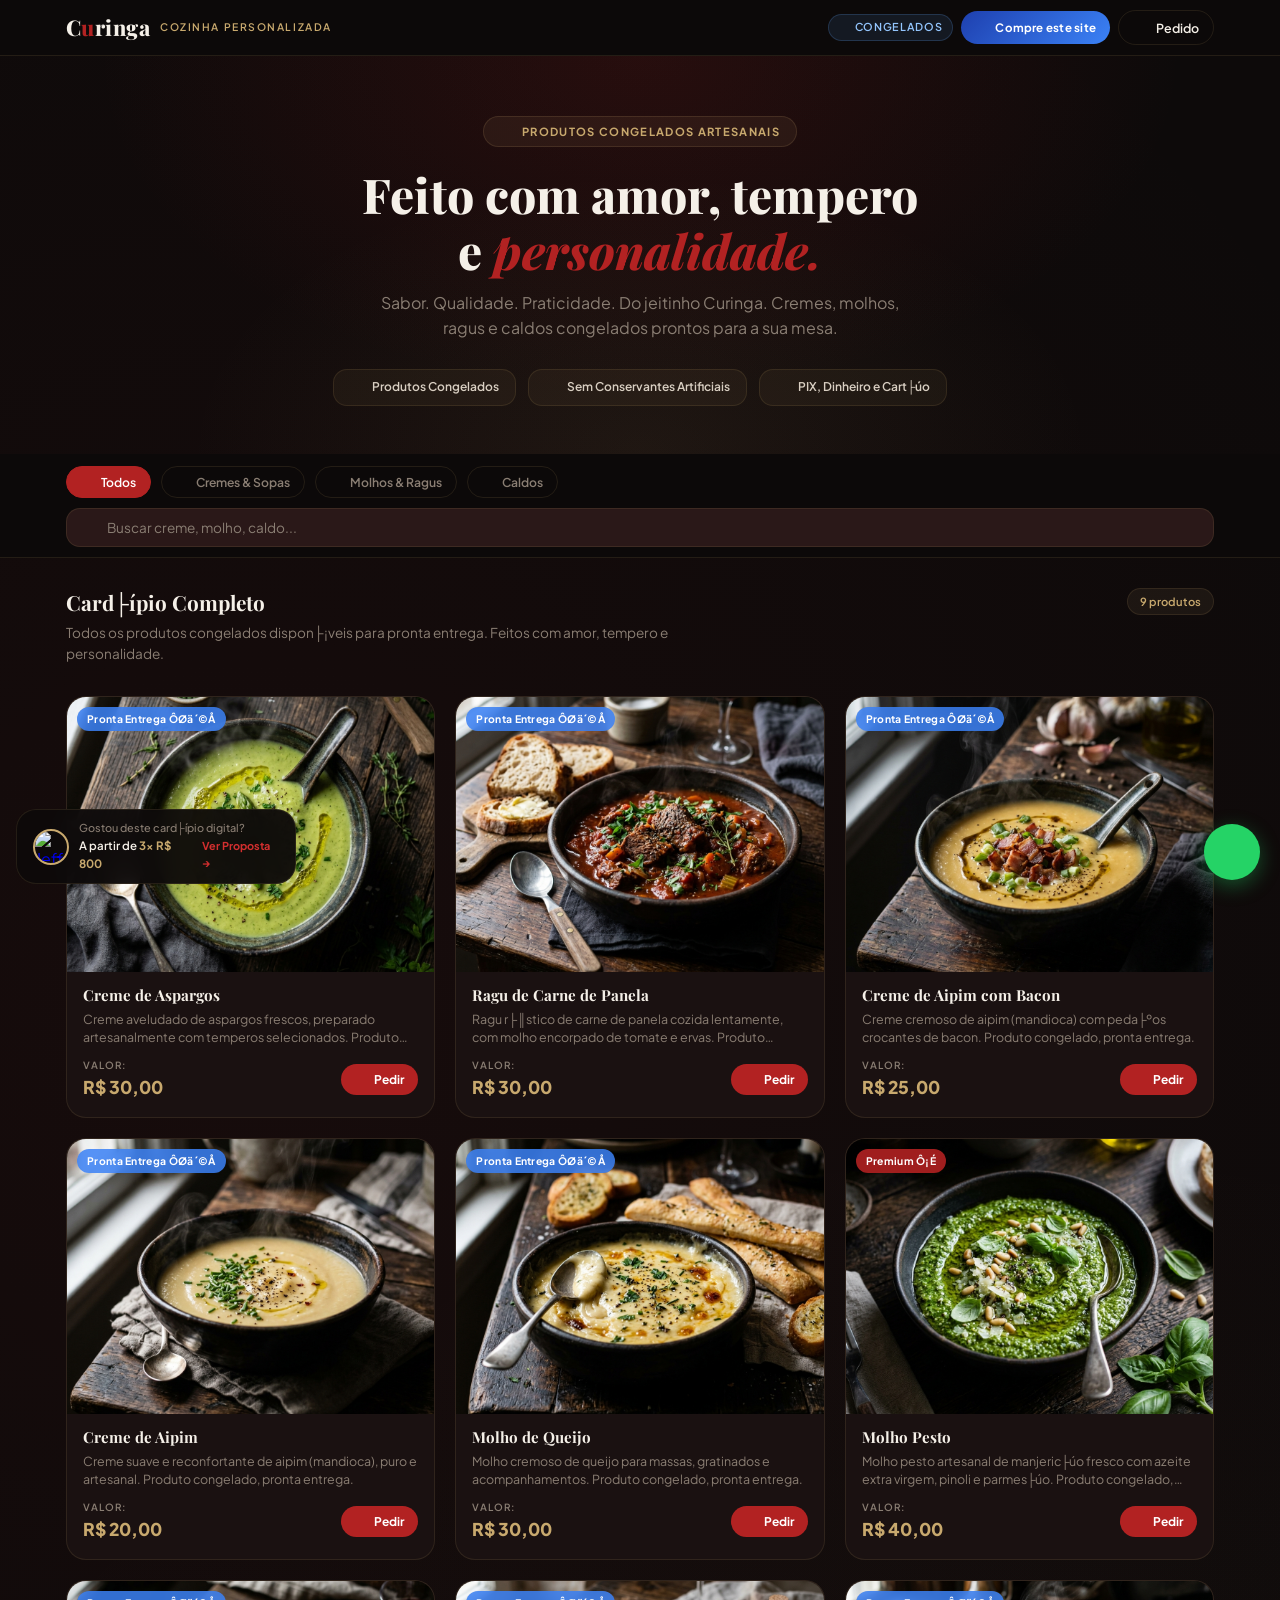
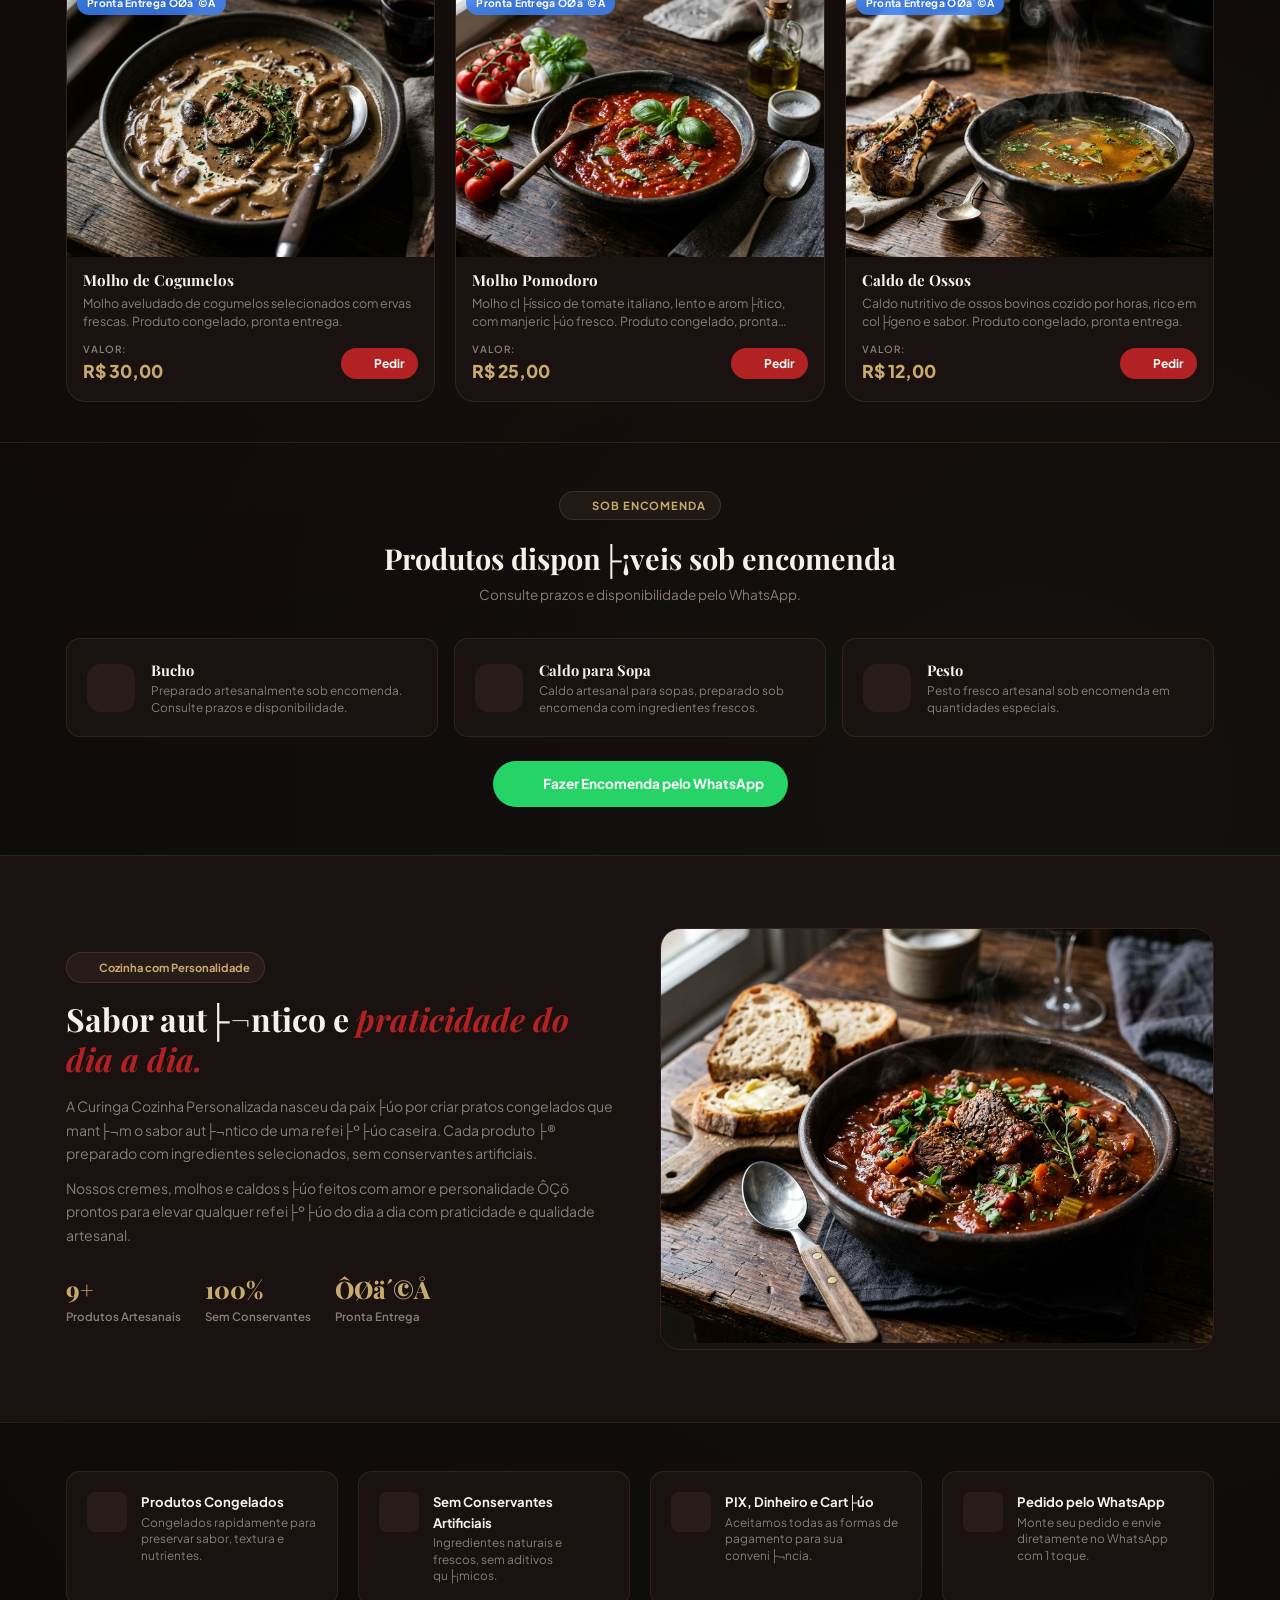
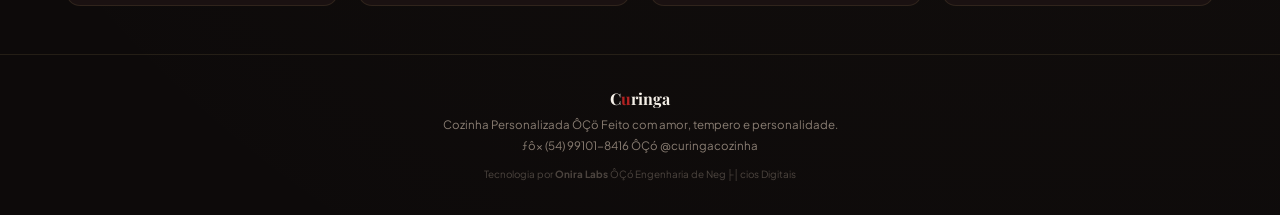
==== index.html @ 7754468f "feat(curinga): estrutura pasta do cliente com catalogo completo, imagens e registro de rotina" ====
﻿<!DOCTYPE html>
<html lang="pt-BR">
<head>
    <meta charset="UTF-8">
    <meta name="viewport" content="width=device-width, initial-scale=1.0, maximum-scale=1.0, user-scalable=no, viewport-fit=cover">
    <title>Curinga Cozinha Personalizada | Congelados Artesanais com Personalidade</title>
    <meta name="description" content="­ƒâÅ Curinga Cozinha Personalizada ÔÇö Cremes, molhos e caldos congelados artesanais feitos com amor, tempero e personalidade. Pe├ºa direto no WhatsApp! (54) 99101-8416">
    <meta name="theme-color" content="#0D0A0A">

    <!-- Open Graph / Social -->
    <meta property="og:type" content="website">
    <meta property="og:title" content="Curinga Cozinha Personalizada | Congelados Artesanais">
    <meta property="og:description" content="Card├ípio oficial de congelados artesanais: cremes, molhos, ragus e caldos feitos com personalidade. Sabor. Qualidade. Praticidade.">
    <meta property="og:locale" content="pt_BR">

    <!-- Google Fonts: Playfair Display + Plus Jakarta Sans -->
    <link rel="preconnect" href="https://fonts.googleapis.com">
    <link rel="preconnect" href="https://fonts.gstatic.com" crossorigin>
    <link href="https://fonts.googleapis.com/css2?family=Playfair+Display:ital,wght@0,600;0,700;0,800;1,600&family=Plus+Jakarta+Sans:wght@400;500;600;700;800&display=swap" rel="stylesheet">

    <!-- Lucide Icons -->
    <script src="https://unpkg.com/lucide@latest"></script>

    <!-- Stylesheet -->
    <link rel="stylesheet" href="style.css?v=1.0">
</head>
<body>

    <!-- Header -->
    <header class="site-header">
        <div class="container nav-container">
            <a href="index.html" class="brand-wrapper" aria-label="P├ígina Inicial Curinga Cozinha">
                <span class="brand-logo-text">C<span>u</span>ringa</span>
                <span class="brand-tagline">Cozinha Personalizada</span>
                <h1 class="sr-only">Curinga Cozinha Personalizada ÔÇö Congelados Artesanais</h1>
            </a>

            <div class="nav-actions">
                <div class="frozen-badge">
                    <i data-lucide="snowflake" style="width:12px;height:12px;"></i>
                    <span>Congelados</span>
                </div>

                <!-- Buy Site Button -->
                <a href="proposta.html" class="btn-buy-site" title="Compre esse site pronto para o seu neg├│cio">
                    <i data-lucide="zap" style="width:14px;height:14px;color:#FEF08A;fill:#FEF08A;"></i>
                    <span class="btn-buy-text">Compre este site</span>
                </a>

                <!-- Trash Button -->
                <button type="button" class="btn-header-trash" id="btn-header-trash" onclick="window.clearCart()" title="Limpar Pedido" aria-label="Limpar Pedido" style="display:none;">
                    <i data-lucide="trash-2" style="width:16px;height:16px;"></i>
                </button>

                <!-- Cart Button -->
                <button type="button" class="btn-cart-trigger cart-empty" id="btn-cart-nav" onclick="window.openCart()" aria-label="Ver Carrinho">
                    <i data-lucide="shopping-bag" style="width:17px;height:17px;"></i>
                    <span class="cart-btn-label">Pedido</span>
                    <span class="cart-total-header" id="cart-total-nav" style="display:none;">R$ 0,00</span>
                    <span class="cart-count-badge" id="cart-count" style="display:none;">0</span>
                </button>
            </div>
        </div>
    </header>

    <!-- Hero Banner -->
    <section class="hero-banner">
        <div class="container hero-content">
            <div class="hero-eyebrow">
                <i data-lucide="sparkles" style="width:14px;height:14px;"></i>
                <span>Produtos Congelados Artesanais</span>
            </div>

            <h2 class="hero-title">
                Feito com amor, tempero<br>e <span>personalidade.</span>
            </h2>

            <p class="hero-subtitle">
                Sabor. Qualidade. Praticidade. Do jeitinho Curinga. Cremes, molhos, ragus e caldos congelados prontos para a sua mesa.
            </p>

            <div class="hero-badges">
                <div class="hero-badge">
                    <i data-lucide="snowflake" style="width:16px;height:16px;"></i>
                    <span>Produtos Congelados</span>
                </div>
                <div class="hero-badge">
                    <i data-lucide="leaf" style="width:16px;height:16px;"></i>
                    <span>Sem Conservantes Artificiais</span>
                </div>
                <div class="hero-badge">
                    <i data-lucide="credit-card" style="width:16px;height:16px;"></i>
                    <span>PIX, Dinheiro e Cart├úo</span>
                </div>
            </div>
        </div>
    </section>

    <main>
        <!-- Category Navigation & Search -->
        <section class="catalog-nav-section">
            <div class="container">
                <div class="catalog-nav-inner" id="category-nav">
                    <!-- Injected by app.js -->
                </div>

                <div class="search-box-wrap">
                    <i data-lucide="search" class="search-icon"></i>
                    <input type="text" id="search-input" class="search-input" placeholder="Buscar creme, molho, caldo..." oninput="window.handleSearch(event)">
                    <button type="button" class="btn-clear-search" id="btn-clear-search" onclick="window.clearSearch()" style="display:none;" aria-label="Limpar busca">
                        <i data-lucide="x" style="width:16px;height:16px;"></i>
                    </button>
                </div>
            </div>
        </section>

        <!-- Concept Banner -->
        <section class="concept-banner">
            <div class="container">
                <div class="concept-inner">
                    <h2 class="concept-title" id="current-category-name">Card├ípio Completo</h2>
                    <span class="catalog-count-pill" id="products-count-badge">9 produtos</span>
                </div>
                <p class="concept-desc" id="category-concept-desc">
                    Todos os produtos congelados dispon├¡veis para pronta entrega. Feitos com amor, tempero e personalidade.
                </p>
            </div>
        </section>

        <!-- Product Grid -->
        <section class="catalog-section">
            <div class="container">
                <div class="catalog-grid" id="catalog-grid">
                    <!-- Injected by app.js -->
                </div>
            </div>
        </section>
    </main>

    <!-- Encomendas Section -->
    <section class="encomendas-section">
        <div class="container">
            <div class="encomendas-header">
                <span class="section-tag">
                    <i data-lucide="phone" style="width:12px;height:12px;"></i>
                    Sob Encomenda
                </span>
                <h2 class="section-title">Produtos dispon├¡veis sob encomenda</h2>
                <p class="concept-desc" style="margin: 8px auto 0; text-align: center;">
                    Consulte prazos e disponibilidade pelo WhatsApp.
                </p>
            </div>

            <div class="encomendas-grid">
                <div class="encomenda-card">
                    <div class="encomenda-icon">
                        <i data-lucide="beef" style="width:24px;height:24px;"></i>
                    </div>
                    <div class="encomenda-info">
                        <h3>Bucho</h3>
                        <p>Preparado artesanalmente sob encomenda. Consulte prazos e disponibilidade.</p>
                    </div>
                </div>

                <div class="encomenda-card">
                    <div class="encomenda-icon">
                        <i data-lucide="soup" style="width:24px;height:24px;"></i>
                    </div>
                    <div class="encomenda-info">
                        <h3>Caldo para Sopa</h3>
                        <p>Caldo artesanal para sopas, preparado sob encomenda com ingredientes frescos.</p>
                    </div>
                </div>

                <div class="encomenda-card">
                    <div class="encomenda-icon">
                        <i data-lucide="leaf" style="width:24px;height:24px;"></i>
                    </div>
                    <div class="encomenda-info">
                        <h3>Pesto</h3>
                        <p>Pesto fresco artesanal sob encomenda em quantidades especiais.</p>
                    </div>
                </div>
            </div>

            <div style="text-align: center;">
                <a href="https://wa.me/5554991018416?text=Ol%C3%A1!%20Gostaria%20de%20fazer%20uma%20encomenda.%20Poderia%20me%20informar%20sobre%20prazos%20e%20disponibilidade%3F%20%F0%9F%83%8F" target="_blank" rel="noopener noreferrer" class="btn-encomenda">
                    <i data-lucide="message-circle" style="width:18px;height:18px;"></i>
                    <span>Fazer Encomenda pelo WhatsApp</span>
                </a>
            </div>
        </div>
    </section>

    <!-- Story Section -->
    <section class="story-section">
        <div class="container">
            <div class="story-grid">
                <div class="story-content">
                    <span class="story-badge">
                        <i data-lucide="heart" style="width:12px;height:12px;"></i> Cozinha com Personalidade
                    </span>
                    <h2 class="story-title">Sabor aut├¬ntico e <span>praticidade do dia a dia.</span></h2>
                    <p class="story-p">A Curinga Cozinha Personalizada nasceu da paix├úo por criar pratos congelados que mant├¬m o sabor aut├¬ntico de uma refei├º├úo caseira. Cada produto ├® preparado com ingredientes selecionados, sem conservantes artificiais.</p>
                    <p class="story-p">Nossos cremes, molhos e caldos s├úo feitos com amor e personalidade ÔÇö prontos para elevar qualquer refei├º├úo do dia a dia com praticidade e qualidade artesanal.</p>

                    <div class="story-stats-row">
                        <div class="stat-box">
                            <span class="stat-num">9+</span>
                            <span class="stat-desc">Produtos Artesanais</span>
                        </div>
                        <div class="stat-box">
                            <span class="stat-num">100%</span>
                            <span class="stat-desc">Sem Conservantes</span>
                        </div>
                        <div class="stat-box">
                            <span class="stat-num">ÔØä´©Å</span>
                            <span class="stat-desc">Pronta Entrega</span>
                        </div>
                    </div>
                </div>

                <div class="story-img-wrap">
                    <img src="assets/produtos/ragu_carne.jpg" alt="Curinga Cozinha Personalizada ÔÇö Congelados Artesanais" class="story-img">
                </div>
            </div>
        </div>
    </section>

    <!-- Trust Badges -->
    <section class="trust-section">
        <div class="container">
            <div class="trust-grid">
                <div class="trust-card">
                    <div class="trust-icon">
                        <i data-lucide="snowflake" style="width:20px;height:20px;"></i>
                    </div>
                    <div>
                        <h3>Produtos Congelados</h3>
                        <p>Congelados rapidamente para preservar sabor, textura e nutrientes.</p>
                    </div>
                </div>

                <div class="trust-card">
                    <div class="trust-icon">
                        <i data-lucide="shield-check" style="width:20px;height:20px;"></i>
                    </div>
                    <div>
                        <h3>Sem Conservantes Artificiais</h3>
                        <p>Ingredientes naturais e frescos, sem aditivos qu├¡micos.</p>
                    </div>
                </div>

                <div class="trust-card">
                    <div class="trust-icon">
                        <i data-lucide="wallet" style="width:20px;height:20px;"></i>
                    </div>
                    <div>
                        <h3>PIX, Dinheiro e Cart├úo</h3>
                        <p>Aceitamos todas as formas de pagamento para sua conveni├¬ncia.</p>
                    </div>
                </div>

                <div class="trust-card">
                    <div class="trust-icon">
                        <i data-lucide="message-circle" style="width:20px;height:20px;"></i>
                    </div>
                    <div>
                        <h3>Pedido pelo WhatsApp</h3>
                        <p>Monte seu pedido e envie diretamente no WhatsApp com 1 toque.</p>
                    </div>
                </div>
            </div>
        </div>
    </section>

    <!-- Footer -->
    <footer class="site-footer">
        <div class="container">
            <div class="footer-brand">C<span>u</span>ringa</div>
            <p class="footer-sub">Cozinha Personalizada ÔÇö Feito com amor, tempero e personalidade.</p>
            <p class="footer-sub">­ƒô× (54) 99101-8416 ÔÇó @curingacozinha</p>
            <p class="footer-onira">Tecnologia por <strong>Onira Labs</strong> ÔÇó Engenharia de Neg├│cios Digitais</p>
        </div>
    </footer>

    <!-- Product Modal -->
    <div class="modal-overlay" id="product-modal">
        <div class="modal-card" onclick="event.stopPropagation();">
            <button type="button" class="modal-close" onclick="window.closeProductModal()" aria-label="Fechar">
                <i data-lucide="x" style="width:18px;height:18px;"></i>
            </button>
            <img src="" alt="" class="modal-img" id="modal-img">
            <div class="modal-body">
                <h3 class="modal-title" id="modal-title"></h3>
                <p class="modal-desc" id="modal-desc"></p>
                <div class="modal-price" id="modal-price"></div>

                <div class="qty-row">
                    <span class="qty-label">Quantidade:</span>
                    <div class="qty-controls">
                        <button type="button" class="btn-qty" onclick="window.changeModalQty(-1)">ÔêÆ</button>
                        <span class="qty-value" id="modal-qty-value">1</span>
                        <button type="button" class="btn-qty" onclick="window.changeModalQty(1)">+</button>
                    </div>
                </div>

                <div class="modal-obs-wrap">
                    <label class="modal-obs-label" for="modal-obs">Observa├º├úo (opcional)</label>
                    <textarea id="modal-obs" class="modal-obs-input" placeholder="Ex: Sem pimenta, enviar 2 unidades separadas..."></textarea>
                </div>

                <button type="button" class="btn-modal-add" onclick="window.addToCartFromModal()">
                    <i data-lucide="plus" style="width:18px;height:18px;"></i>
                    <span>Adicionar ao Pedido</span>
                </button>
            </div>
        </div>
    </div>

    <!-- Cart Overlay -->
    <div class="cart-overlay" id="cart-overlay"></div>

    <!-- Cart Drawer -->
    <div class="cart-drawer" id="cart-drawer">
        <div class="cart-header">
            <span class="cart-header-title">­ƒâÅ Seu Pedido</span>
            <button type="button" class="btn-close-cart" onclick="window.closeCart()" aria-label="Fechar Carrinho">
                <i data-lucide="x" style="width:18px;height:18px;"></i>
            </button>
        </div>

        <!-- Cart Items -->
        <div class="cart-items-list" id="cart-items-list"></div>

        <!-- Client Name -->
        <div class="cart-form-group">
            <span class="cart-label">Seu Nome (Opcional)</span>
            <input type="text" id="client-name" class="cart-input" placeholder="Informe seu nome">
        </div>

        <!-- Payment -->
        <div class="cart-form-group">
            <span class="cart-label">Forma de Pagamento</span>
            <div class="payment-methods-grid">
                <button type="button" class="pay-method-btn active" data-method="pix" onclick="window.setPaymentMethod('pix')">
                    <i data-lucide="qr-code" style="width:16px;height:16px;"></i>
                    <span>Pix</span>
                </button>
                <button type="button" class="pay-method-btn" data-method="cartao" onclick="window.setPaymentMethod('cartao')">
                    <i data-lucide="credit-card" style="width:16px;height:16px;"></i>
                    <span>Cart├úo</span>
                </button>
                <button type="button" class="pay-method-btn" data-method="dinheiro" onclick="window.setPaymentMethod('dinheiro')">
                    <i data-lucide="banknote" style="width:16px;height:16px;"></i>
                    <span>Dinheiro</span>
                </button>
            </div>

            <div id="troco-input-box" style="display:none;margin-top:8px;">
                <input type="text" id="troco-val" class="cart-input" placeholder="Troco para quanto? (Ex: R$ 50,00)">
            </div>
        </div>

        <!-- Checkout -->
        <div class="cart-checkout-section">
            <div class="cart-summary-row">
                <span>Subtotal</span>
                <strong id="cart-subtotal-val">R$ 0,00</strong>
            </div>
            <div class="cart-summary-row cart-total-row">
                <span>Total</span>
                <strong id="cart-total-val" class="cart-total-value">R$ 0,00</strong>
            </div>

            <button type="button" class="btn-submit-order" onclick="window.submitOrderToWhatsApp()">
                <i data-lucide="message-circle" style="width:20px;height:20px;"></i>
                <span>Enviar Pedido no WhatsApp</span>
            </button>

            <div class="cart-onira-tag">
                Tecnologia por <strong>Onira Labs</strong> ÔÇó Engenharia de Neg├│cios Digitais
            </div>
        </div>
    </div>

    <!-- Mobile Floating Bar -->
    <div class="cart-floating-bar" id="cart-floating-bar" onclick="window.openCart()">
        <div class="floating-bar-left">
            <i data-lucide="shopping-bag" style="width:20px;height:20px;"></i>
            <span class="floating-count-pill" id="floating-cart-count">1 item</span>
            <span>Ver Pedido</span>
        </div>
        <div class="floating-bar-right">
            <span id="floating-cart-total">R$ 0,00</span>
            <i data-lucide="chevron-right" style="width:18px;height:18px;"></i>
        </div>
    </div>

    <!-- WhatsApp Float Button -->
    <a href="https://wa.me/5554991018416?text=Ol%C3%A1!%20Gostaria%20de%20saber%20mais%20sobre%20os%20produtos%20congelados%20da%20Curinga%20%F0%9F%83%8F" target="_blank" rel="noopener noreferrer" class="whatsapp-float" title="Fale conosco no WhatsApp">
        <i data-lucide="message-circle" style="width:26px;height:26px;"></i>
    </a>

    <!-- Floating Proposal Widget -->
    <a href="proposta.html" class="onira-cta" id="onira-floating-cta" title="Ver proposta comercial do site">
        <img src="assets/jeff-avatar.webp" alt="Jefferson Motta" class="onira-avatar">
        <div class="onira-text-col">
            <span class="onira-hook">Gostou deste card├ípio digital?</span>
            <span class="onira-call">
                <span class="onira-price-label">A partir de <strong>3x R$ 800</strong></span>
                <span class="onira-link-text">Ver Proposta &rarr;</span>
            </span>
        </div>
    </a>

    <!-- App Script -->
    <script src="app.js"></script>
</body>
</html>
---- style.css ----
﻿/**
 * Curinga Cozinha Personalizada - Style System & Responsive Architecture
 * Congelados Artesanais com Personalidade
 * Onira Labs - Design System Master (Paleta Arlequim Dark)
 */

:root {
    /* Brand Palette: Arlequim Dark ÔÇö Vermelho Profundo, Preto Teatral & Ouro Envelhecido */
    --primary-dark: #0D0A0A;       /* Near-Black Velvet */
    --primary: #1A1111;            /* Deep Charcoal Wine */
    --primary-light: #2A1818;      /* Dark Mahogany */

    --accent-red: #B22222;          /* Firebrick Red (Curinga signature) */
    --accent-red-bright: #D32F2F;   /* Vibrant Harlequin Red (CTAs) */
    --accent-red-hover: #C62828;
    --accent-gold: #C8A96E;         /* Antique Gold */
    --accent-gold-light: #E8D5A8;
    --accent-gold-dark: #8B6914;

    /* Positive Numbers & Value (Emerald Green) */
    --emerald: #059669;
    --emerald-light: #10B981;
    --emerald-bg: rgba(16, 185, 129, 0.1);
    --emerald-border: rgba(16, 185, 129, 0.35);

    /* Backgrounds & Neutrals */
    --bg-page: #0D0A0A;
    --bg-card: #1A1111;
    --bg-card-hover: #221616;
    --bg-dark-drawer: #0D0A0A;
    --bg-dark-card: #1A1111;
    --text-light: #F5F0E8;
    --text-main: #D9CFC2;
    --text-muted: #8A7E73;
    --border: rgba(200, 169, 110, 0.12);
    --border-light: rgba(200, 169, 110, 0.06);

    /* Fonts */
    --font-heading: 'Playfair Display', Georgia, serif;
    --font-body: 'Plus Jakarta Sans', -apple-system, BlinkMacSystemFont, sans-serif;
    --font-price: 'Plus Jakarta Sans', -apple-system, BlinkMacSystemFont, sans-serif;

    /* Spacing & Radius */
    --radius-sm: 8px;
    --radius-md: 14px;
    --radius-lg: 20px;
    --radius-pill: 9999px;
    --shadow-soft: 0 4px 18px rgba(0, 0, 0, 0.25);
    --shadow-hover: 0 10px 28px rgba(178, 34, 34, 0.15);
}

/* Base Reset */
*, *::before, *::after {
    margin: 0;
    padding: 0;
    box-sizing: border-box;
    -webkit-tap-highlight-color: transparent;
}

html {
    scroll-behavior: smooth;
    font-size: 16px;
}

body {
    background-color: var(--bg-page);
    background-image: 
        radial-gradient(circle at 20% 30%, rgba(178, 34, 34, 0.06) 0%, transparent 50%),
        radial-gradient(circle at 80% 70%, rgba(200, 169, 110, 0.04) 0%, transparent 50%);
    color: var(--text-main);
    font-family: var(--font-body);
    line-height: 1.55;
    -webkit-font-smoothing: antialiased;
    overflow-x: hidden;
}

.container {
    width: 100%;
    max-width: 1180px;
    margin: 0 auto;
    padding: 0 16px;
}

.sr-only {
    position: absolute;
    width: 1px;
    height: 1px;
    padding: 0;
    margin: -1px;
    overflow: hidden;
    clip: rect(0, 0, 0, 0);
    white-space: nowrap;
    border-width: 0;
}

/* ==========================================================================
   Header & Top Bar
   ========================================================================== */
.site-header {
    background: rgba(13, 10, 10, 0.95);
    backdrop-filter: blur(16px);
    border-bottom: 1px solid var(--border);
    position: sticky;
    top: 0;
    z-index: 900;
}

.nav-container {
    display: flex;
    align-items: center;
    justify-content: space-between;
    padding-top: 10px;
    padding-bottom: 10px;
    gap: 12px;
}

.brand-wrapper {
    display: flex;
    align-items: center;
    gap: 10px;
    text-decoration: none;
    flex-shrink: 0;
}

.brand-logo-text {
    font-family: var(--font-heading);
    font-size: 1.35rem;
    font-weight: 800;
    color: var(--text-light);
    letter-spacing: 0.02em;
}

.brand-logo-text span {
    color: var(--accent-red);
}

.brand-tagline {
    display: none;
    font-size: 0.65rem;
    color: var(--accent-gold);
    text-transform: uppercase;
    letter-spacing: 0.15em;
    font-weight: 600;
}

@media (min-width: 768px) {
    .brand-tagline {
        display: block;
    }
}

.nav-actions {
    display: flex;
    align-items: center;
    gap: 8px;
}

/* Status Badge */
.status-compact {
    display: none;
    align-items: center;
    gap: 6px;
    padding: 5px 12px;
    background: rgba(200, 169, 110, 0.08);
    border: 1px solid var(--border);
    border-radius: var(--radius-pill);
    font-size: 0.72rem;
    font-weight: 600;
    color: var(--accent-gold);
}

@media (min-width: 768px) {
    .status-compact {
        display: flex;
    }
}

.status-dot {
    width: 7px;
    height: 7px;
    border-radius: 50%;
    background: var(--emerald);
    animation: pulse-dot 2s ease-in-out infinite;
}

@keyframes pulse-dot {
    0%, 100% { opacity: 1; }
    50% { opacity: 0.4; }
}

/* Frozen Badge */
.frozen-badge {
    display: inline-flex;
    align-items: center;
    gap: 4px;
    padding: 4px 10px;
    background: rgba(96, 165, 250, 0.1);
    border: 1px solid rgba(96, 165, 250, 0.2);
    border-radius: var(--radius-pill);
    font-size: 0.68rem;
    font-weight: 600;
    color: #93C5FD;
    letter-spacing: 0.06em;
    text-transform: uppercase;
}

/* Cart Button */
.btn-cart-trigger {
    display: inline-flex;
    align-items: center;
    gap: 6px;
    padding: 8px 14px;
    background: transparent;
    border: 1.5px solid var(--border);
    border-radius: var(--radius-pill);
    color: var(--text-light);
    font-size: 0.78rem;
    font-weight: 600;
    cursor: pointer;
    transition: all 0.25s ease;
    font-family: var(--font-body);
}

.btn-cart-trigger:hover {
    border-color: var(--accent-gold);
    color: var(--accent-gold);
}

.btn-cart-trigger.cart-has-items {
    background: var(--accent-red);
    border-color: var(--accent-red);
    color: #fff;
}

.cart-btn-label {
    display: none;
}

@media (min-width: 640px) {
    .cart-btn-label {
        display: inline;
    }
}

.cart-total-header {
    font-weight: 700;
}

.cart-count-badge {
    display: inline-flex;
    align-items: center;
    justify-content: center;
    min-width: 18px;
    height: 18px;
    padding: 0 5px;
    background: var(--accent-gold);
    color: var(--primary-dark);
    font-size: 0.65rem;
    font-weight: 800;
    border-radius: var(--radius-pill);
}

/* Header Trash Button */
.btn-header-trash {
    display: inline-flex;
    align-items: center;
    justify-content: center;
    width: 34px;
    height: 34px;
    background: transparent;
    border: 1.5px solid rgba(239, 68, 68, 0.3);
    border-radius: 50%;
    color: #EF4444;
    cursor: pointer;
    transition: all 0.2s ease;
}

.btn-header-trash:hover {
    background: rgba(239, 68, 68, 0.1);
    border-color: #EF4444;
}

/* Buy Site Button */
.btn-buy-site {
    display: inline-flex;
    align-items: center;
    gap: 6px;
    padding: 8px 14px;
    background: linear-gradient(135deg, #1e40af, #3b82f6);
    border: none;
    border-radius: var(--radius-pill);
    color: #fff;
    font-size: 0.72rem;
    font-weight: 700;
    text-decoration: none;
    cursor: pointer;
    transition: all 0.25s ease;
    font-family: var(--font-body);
    letter-spacing: 0.02em;
}

.btn-buy-site:hover {
    transform: translateY(-1px);
    box-shadow: 0 6px 20px rgba(59, 130, 246, 0.3);
}

.btn-buy-text {
    display: none;
}

@media (min-width: 640px) {
    .btn-buy-text {
        display: inline;
    }
}

/* ==========================================================================
   Hero Banner
   ========================================================================== */
.hero-banner {
    position: relative;
    padding: 60px 0 48px;
    text-align: center;
    overflow: hidden;
}

.hero-banner::before {
    content: '';
    position: absolute;
    inset: 0;
    background: 
        radial-gradient(ellipse at 50% 0%, rgba(178, 34, 34, 0.15) 0%, transparent 60%),
        radial-gradient(ellipse at 50% 100%, rgba(200, 169, 110, 0.08) 0%, transparent 50%);
    pointer-events: none;
}

.hero-content {
    position: relative;
    z-index: 1;
}

.hero-eyebrow {
    display: inline-flex;
    align-items: center;
    gap: 8px;
    padding: 6px 16px;
    background: rgba(200, 169, 110, 0.08);
    border: 1px solid rgba(200, 169, 110, 0.15);
    border-radius: var(--radius-pill);
    font-size: 0.7rem;
    font-weight: 700;
    color: var(--accent-gold);
    letter-spacing: 0.12em;
    text-transform: uppercase;
    margin-bottom: 20px;
}

.hero-title {
    font-family: var(--font-heading);
    font-size: clamp(1.8rem, 5vw, 3rem);
    font-weight: 800;
    color: var(--text-light);
    line-height: 1.15;
    margin-bottom: 12px;
}

.hero-title span {
    color: var(--accent-red);
    font-style: italic;
}

.hero-subtitle {
    font-size: 1rem;
    color: var(--text-muted);
    max-width: 560px;
    margin: 0 auto 28px;
    line-height: 1.6;
}

.hero-badges {
    display: flex;
    justify-content: center;
    gap: 12px;
    flex-wrap: wrap;
}

.hero-badge {
    display: inline-flex;
    align-items: center;
    gap: 6px;
    padding: 8px 16px;
    background: rgba(200, 169, 110, 0.06);
    border: 1px solid var(--border);
    border-radius: var(--radius-md);
    font-size: 0.75rem;
    font-weight: 600;
    color: var(--text-main);
}

.hero-badge i {
    color: var(--accent-gold);
}

/* ==========================================================================
   Catalog Navigation & Search
   ========================================================================== */
.catalog-nav-section {
    position: sticky;
    top: 52px;
    z-index: 800;
    background: rgba(13, 10, 10, 0.92);
    backdrop-filter: blur(12px);
    border-bottom: 1px solid var(--border);
    padding: 10px 0;
}

.catalog-nav-inner {
    display: flex;
    align-items: center;
    gap: 10px;
    overflow-x: auto;
    scrollbar-width: none;
    -ms-overflow-style: none;
    padding: 2px 0;
}

.catalog-nav-inner::-webkit-scrollbar {
    display: none;
}

.cat-pill {
    display: inline-flex;
    align-items: center;
    gap: 6px;
    padding: 7px 14px;
    background: transparent;
    border: 1px solid var(--border);
    border-radius: var(--radius-pill);
    color: var(--text-muted);
    font-size: 0.76rem;
    font-weight: 600;
    cursor: pointer;
    white-space: nowrap;
    transition: all 0.25s ease;
    font-family: var(--font-body);
}

.cat-pill:hover {
    border-color: var(--accent-gold);
    color: var(--accent-gold);
}

.cat-pill.active {
    background: var(--accent-red);
    border-color: var(--accent-red);
    color: #fff;
}

/* Search */
.search-box-wrap {
    position: relative;
    margin-top: 8px;
}

.search-icon {
    position: absolute;
    left: 14px;
    top: 50%;
    transform: translateY(-50%);
    color: var(--text-muted);
    width: 16px;
    height: 16px;
    pointer-events: none;
}

.search-input {
    width: 100%;
    padding: 10px 40px 10px 40px;
    background: var(--primary-light);
    border: 1px solid var(--border);
    border-radius: var(--radius-md);
    color: var(--text-light);
    font-size: 0.85rem;
    font-family: var(--font-body);
    transition: border-color 0.2s ease;
}

.search-input::placeholder {
    color: var(--text-muted);
}

.search-input:focus {
    outline: none;
    border-color: var(--accent-gold);
}

.btn-clear-search {
    position: absolute;
    right: 10px;
    top: 50%;
    transform: translateY(-50%);
    background: none;
    border: none;
    color: var(--text-muted);
    cursor: pointer;
    padding: 4px;
}

/* ==========================================================================
   Concept Banner
   ========================================================================== */
.concept-banner {
    padding: 28px 0 8px;
}

.concept-inner {
    display: flex;
    align-items: center;
    justify-content: space-between;
    flex-wrap: wrap;
    gap: 8px;
}

.concept-title {
    font-family: var(--font-heading);
    font-size: 1.3rem;
    font-weight: 700;
    color: var(--text-light);
}

.catalog-count-pill {
    display: inline-flex;
    align-items: center;
    padding: 4px 12px;
    background: rgba(200, 169, 110, 0.08);
    border: 1px solid var(--border);
    border-radius: var(--radius-pill);
    font-size: 0.7rem;
    font-weight: 600;
    color: var(--accent-gold);
}

.concept-desc {
    font-size: 0.85rem;
    color: var(--text-muted);
    margin-top: 4px;
    line-height: 1.55;
    max-width: 700px;
}

/* ==========================================================================
   Catalog Grid
   ========================================================================== */
.catalog-grid {
    display: grid;
    grid-template-columns: repeat(auto-fill, minmax(280px, 1fr));
    gap: 20px;
    padding: 24px 0 40px;
}

@media (max-width: 640px) {
    .catalog-grid {
        grid-template-columns: 1fr 1fr;
        gap: 12px;
    }
}

/* Product Card */
.menu-card {
    background: var(--bg-card);
    border: 1px solid var(--border);
    border-radius: var(--radius-lg);
    overflow: hidden;
    transition: all 0.3s ease;
    cursor: pointer;
}

.menu-card:hover {
    border-color: rgba(200, 169, 110, 0.2);
    transform: translateY(-3px);
    box-shadow: var(--shadow-hover);
}

.menu-card.card-featured {
    border-color: rgba(200, 169, 110, 0.25);
}

.menu-card.card-soldout {
    opacity: 0.5;
    pointer-events: none;
}

.card-img-box {
    position: relative;
    aspect-ratio: 4/3;
    overflow: hidden;
}

.card-img {
    width: 100%;
    height: 100%;
    object-fit: cover;
    transition: transform 0.4s ease;
}

.menu-card:hover .card-img {
    transform: scale(1.05);
}

.card-badge {
    position: absolute;
    top: 10px;
    left: 10px;
    padding: 4px 10px;
    background: rgba(178, 34, 34, 0.9);
    border-radius: var(--radius-pill);
    font-size: 0.65rem;
    font-weight: 700;
    color: #fff;
    backdrop-filter: blur(6px);
    letter-spacing: 0.03em;
}

.card-badge.badge-congelado {
    background: rgba(59, 130, 246, 0.85);
}

.card-badge.badge-encomenda {
    background: rgba(200, 169, 110, 0.85);
    color: var(--primary-dark);
}

.card-badge.badge-destaque {
    background: rgba(178, 34, 34, 0.9);
}

.card-body {
    padding: 14px 16px 16px;
}

.card-title-row {
    margin-bottom: 4px;
}

.card-title {
    font-family: var(--font-heading);
    font-size: 0.95rem;
    font-weight: 700;
    color: var(--text-light);
    line-height: 1.3;
}

.card-desc {
    font-size: 0.78rem;
    color: var(--text-muted);
    line-height: 1.45;
    display: -webkit-box;
    -webkit-line-clamp: 2;
    -webkit-box-orient: vertical;
    overflow: hidden;
    margin-bottom: 12px;
}

.card-bottom {
    display: flex;
    align-items: center;
    justify-content: space-between;
    gap: 8px;
}

.card-price-block {
    display: flex;
    flex-direction: column;
}

.price-label {
    font-size: 0.62rem;
    color: var(--text-muted);
    text-transform: uppercase;
    letter-spacing: 0.1em;
    font-weight: 600;
}

.price-value {
    font-family: var(--font-price);
    font-size: 1.1rem;
    font-weight: 800;
    color: var(--accent-gold);
}

.btn-add-item {
    display: inline-flex;
    align-items: center;
    gap: 5px;
    padding: 8px 14px;
    background: var(--accent-red);
    border: none;
    border-radius: var(--radius-pill);
    color: #fff;
    font-size: 0.75rem;
    font-weight: 700;
    cursor: pointer;
    transition: all 0.2s ease;
    font-family: var(--font-body);
    flex-shrink: 0;
}

.btn-add-item:hover {
    background: var(--accent-red-hover);
    transform: translateY(-1px);
}

.btn-add-item.btn-catalog-view {
    background: transparent;
    border: 1.5px solid var(--border);
    color: var(--text-main);
}

.btn-add-item.btn-catalog-view:hover {
    border-color: var(--accent-gold);
    color: var(--accent-gold);
}

.btn-add-item.btn-item-soldout {
    background: rgba(255, 255, 255, 0.05);
    color: var(--text-muted);
    cursor: not-allowed;
}

/* Empty Catalog */
.empty-catalog-msg {
    grid-column: 1 / -1;
    text-align: center;
    padding: 48px 20px;
    color: var(--text-muted);
}

.empty-catalog-msg p {
    margin: 12px 0;
    font-size: 0.9rem;
}

.btn-clean-filter {
    padding: 10px 20px;
    background: var(--accent-red);
    border: none;
    border-radius: var(--radius-pill);
    color: #fff;
    font-size: 0.82rem;
    font-weight: 600;
    cursor: pointer;
    font-family: var(--font-body);
}

/* ==========================================================================
   Product Modal
   ========================================================================== */
.modal-overlay {
    position: fixed;
    inset: 0;
    background: rgba(0, 0, 0, 0.7);
    backdrop-filter: blur(4px);
    z-index: 1000;
    display: none;
    align-items: center;
    justify-content: center;
    padding: 20px;
}

.modal-overlay.open {
    display: flex;
}

.modal-card {
    background: var(--bg-card);
    border: 1px solid var(--border);
    border-radius: var(--radius-lg);
    max-width: 480px;
    width: 100%;
    max-height: 90vh;
    overflow-y: auto;
    position: relative;
    animation: modalSlideUp 0.3s ease;
}

@keyframes modalSlideUp {
    from {
        opacity: 0;
        transform: translateY(20px);
    }
    to {
        opacity: 1;
        transform: translateY(0);
    }
}

.modal-close {
    position: absolute;
    top: 12px;
    right: 12px;
    width: 32px;
    height: 32px;
    display: flex;
    align-items: center;
    justify-content: center;
    background: rgba(0, 0, 0, 0.5);
    border: none;
    border-radius: 50%;
    color: #fff;
    cursor: pointer;
    z-index: 10;
    transition: background 0.2s ease;
}

.modal-close:hover {
    background: rgba(0, 0, 0, 0.7);
}

.modal-img {
    width: 100%;
    aspect-ratio: 16/10;
    object-fit: cover;
}

.modal-body {
    padding: 20px;
}

.modal-title {
    font-family: var(--font-heading);
    font-size: 1.25rem;
    font-weight: 700;
    color: var(--text-light);
    margin-bottom: 6px;
}

.modal-desc {
    font-size: 0.85rem;
    color: var(--text-muted);
    line-height: 1.55;
    margin-bottom: 16px;
}

.modal-price {
    font-family: var(--font-price);
    font-size: 1.4rem;
    font-weight: 800;
    color: var(--accent-gold);
    margin-bottom: 16px;
}

/* Quantity Selector */
.qty-row {
    display: flex;
    align-items: center;
    justify-content: space-between;
    margin-bottom: 16px;
}

.qty-label {
    font-size: 0.82rem;
    font-weight: 600;
    color: var(--text-main);
}

.qty-controls {
    display: flex;
    align-items: center;
    gap: 0;
    border: 1px solid var(--border);
    border-radius: var(--radius-md);
    overflow: hidden;
}

.btn-qty {
    width: 38px;
    height: 38px;
    display: flex;
    align-items: center;
    justify-content: center;
    background: transparent;
    border: none;
    color: var(--text-light);
    cursor: pointer;
    font-size: 1.1rem;
    font-weight: 700;
    transition: background 0.15s ease;
    font-family: var(--font-body);
}

.btn-qty:hover {
    background: rgba(200, 169, 110, 0.1);
}

.qty-value {
    min-width: 40px;
    text-align: center;
    font-size: 0.95rem;
    font-weight: 700;
    color: var(--text-light);
    border-left: 1px solid var(--border);
    border-right: 1px solid var(--border);
    padding: 0 4px;
    line-height: 38px;
}

/* Modal Observation */
.modal-obs-wrap {
    margin-bottom: 16px;
}

.modal-obs-label {
    display: block;
    font-size: 0.78rem;
    font-weight: 600;
    color: var(--text-main);
    margin-bottom: 6px;
}

.modal-obs-input {
    width: 100%;
    padding: 10px 14px;
    background: var(--primary-light);
    border: 1px solid var(--border);
    border-radius: var(--radius-md);
    color: var(--text-light);
    font-size: 0.82rem;
    font-family: var(--font-body);
    resize: vertical;
    min-height: 56px;
}

.modal-obs-input::placeholder {
    color: var(--text-muted);
}

.modal-obs-input:focus {
    outline: none;
    border-color: var(--accent-gold);
}

.btn-modal-add {
    width: 100%;
    padding: 14px;
    background: var(--accent-red);
    border: none;
    border-radius: var(--radius-md);
    color: #fff;
    font-size: 0.9rem;
    font-weight: 700;
    cursor: pointer;
    transition: all 0.2s ease;
    font-family: var(--font-body);
    display: flex;
    align-items: center;
    justify-content: center;
    gap: 8px;
}

.btn-modal-add:hover {
    background: var(--accent-red-hover);
}

.btn-modal-encomenda {
    background: var(--accent-gold-dark);
}

.btn-modal-encomenda:hover {
    background: var(--accent-gold);
    color: var(--primary-dark);
}

/* ==========================================================================
   Cart Drawer
   ========================================================================== */
.cart-overlay {
    position: fixed;
    inset: 0;
    background: rgba(0, 0, 0, 0.6);
    z-index: 950;
    display: none;
    opacity: 0;
    transition: opacity 0.3s ease;
}

.cart-overlay.open {
    display: block;
    opacity: 1;
}

.cart-drawer {
    position: fixed;
    top: 0;
    right: -100%;
    width: 100%;
    max-width: 440px;
    height: 100vh;
    height: 100dvh;
    background: var(--bg-dark-drawer);
    border-left: 1px solid var(--border);
    z-index: 960;
    transition: right 0.35s cubic-bezier(0.16, 1, 0.3, 1);
    display: flex;
    flex-direction: column;
    overflow-y: auto;
}

.cart-drawer.open {
    right: 0;
}

.cart-header {
    display: flex;
    align-items: center;
    justify-content: space-between;
    padding: 16px 20px;
    border-bottom: 1px solid var(--border);
    flex-shrink: 0;
}

.cart-header-title {
    font-family: var(--font-heading);
    font-size: 1.1rem;
    font-weight: 700;
    color: var(--text-light);
}

.btn-close-cart {
    width: 32px;
    height: 32px;
    display: flex;
    align-items: center;
    justify-content: center;
    background: transparent;
    border: 1px solid var(--border);
    border-radius: 50%;
    color: var(--text-muted);
    cursor: pointer;
    transition: all 0.2s ease;
}

.btn-close-cart:hover {
    border-color: var(--accent-red);
    color: var(--accent-red);
}

/* Delivery Type Selector */
.cart-delivery-section {
    padding: 16px 20px;
    border-bottom: 1px solid var(--border);
}

.cart-label {
    display: block;
    font-size: 0.75rem;
    font-weight: 700;
    color: var(--text-muted);
    text-transform: uppercase;
    letter-spacing: 0.08em;
    margin-bottom: 8px;
}

.delivery-toggle-row {
    display: flex;
    gap: 6px;
}

.delivery-toggle-btn {
    flex: 1;
    display: flex;
    align-items: center;
    justify-content: center;
    gap: 6px;
    padding: 10px 8px;
    background: transparent;
    border: 1px solid var(--border);
    border-radius: var(--radius-md);
    color: var(--text-muted);
    font-size: 0.78rem;
    font-weight: 600;
    cursor: pointer;
    transition: all 0.2s ease;
    font-family: var(--font-body);
}

.delivery-toggle-btn.active {
    background: var(--accent-red);
    border-color: var(--accent-red);
    color: #fff;
}

.delivery-toggle-btn:hover:not(.active) {
    border-color: var(--accent-gold);
    color: var(--accent-gold);
}

/* Cart Items */
.cart-items-list {
    padding: 12px 20px;
    flex: 1;
}

.cart-item {
    display: flex;
    align-items: center;
    gap: 12px;
    padding: 12px;
    background: var(--bg-dark-card);
    border: 1px solid var(--border);
    border-radius: var(--radius-md);
    margin-bottom: 8px;
}

.cart-item-img {
    width: 52px;
    height: 52px;
    object-fit: cover;
    border-radius: var(--radius-sm);
    flex-shrink: 0;
}

.cart-item-info {
    flex: 1;
    min-width: 0;
}

.cart-item-name {
    font-size: 0.82rem;
    font-weight: 600;
    color: var(--text-light);
    white-space: nowrap;
    overflow: hidden;
    text-overflow: ellipsis;
}

.cart-item-price {
    font-size: 0.75rem;
    font-weight: 700;
    color: var(--accent-gold);
}

.cart-item-obs {
    font-size: 0.68rem;
    color: var(--text-muted);
    font-style: italic;
}

.cart-item-qty {
    display: flex;
    align-items: center;
    gap: 0;
    border: 1px solid var(--border);
    border-radius: var(--radius-sm);
    overflow: hidden;
    flex-shrink: 0;
}

.cart-item-qty button {
    width: 28px;
    height: 28px;
    display: flex;
    align-items: center;
    justify-content: center;
    background: transparent;
    border: none;
    color: var(--text-light);
    cursor: pointer;
    font-size: 0.85rem;
    font-weight: 700;
    font-family: var(--font-body);
}

.cart-item-qty span {
    min-width: 24px;
    text-align: center;
    font-size: 0.78rem;
    font-weight: 700;
    color: var(--text-light);
    border-left: 1px solid var(--border);
    border-right: 1px solid var(--border);
    line-height: 28px;
}

.btn-remove-item {
    width: 28px;
    height: 28px;
    display: flex;
    align-items: center;
    justify-content: center;
    background: transparent;
    border: none;
    color: #EF4444;
    cursor: pointer;
    flex-shrink: 0;
    opacity: 0.6;
    transition: opacity 0.2s ease;
}

.btn-remove-item:hover {
    opacity: 1;
}

/* Cart Empty State */
.cart-empty-state {
    text-align: center;
    padding: 40px 20px;
    color: var(--text-muted);
}

.cart-empty-state i {
    margin-bottom: 12px;
    opacity: 0.4;
}

.cart-empty-state p {
    font-size: 0.88rem;
    margin-bottom: 4px;
}

.cart-empty-state small {
    font-size: 0.75rem;
    opacity: 0.6;
}

/* Cart Form Fields */
.cart-form-group {
    padding: 12px 20px;
    border-top: 1px solid var(--border);
}

.cart-input {
    width: 100%;
    padding: 10px 14px;
    background: var(--primary-light);
    border: 1px solid var(--border);
    border-radius: var(--radius-md);
    color: var(--text-light);
    font-size: 0.82rem;
    font-family: var(--font-body);
}

.cart-input::placeholder {
    color: var(--text-muted);
}

.cart-input:focus {
    outline: none;
    border-color: var(--accent-gold);
}

.form-row-2 {
    display: flex;
    gap: 8px;
}

.form-row-2 .cart-input {
    flex: 1;
}

/* Payment Methods */
.payment-methods-grid {
    display: flex;
    gap: 6px;
}

.pay-method-btn {
    flex: 1;
    display: flex;
    align-items: center;
    justify-content: center;
    gap: 5px;
    padding: 10px 8px;
    background: transparent;
    border: 1px solid var(--border);
    border-radius: var(--radius-md);
    color: var(--text-muted);
    font-size: 0.75rem;
    font-weight: 600;
    cursor: pointer;
    transition: all 0.2s ease;
    font-family: var(--font-body);
}

.pay-method-btn.active {
    background: rgba(200, 169, 110, 0.1);
    border-color: var(--accent-gold);
    color: var(--accent-gold);
}

.pay-method-btn:hover:not(.active) {
    border-color: var(--accent-gold);
    color: var(--accent-gold);
}

/* Cart Checkout */
.cart-checkout-section {
    padding: 16px 20px 24px;
    border-top: 1px solid var(--border);
}

.cart-summary-row {
    display: flex;
    justify-content: space-between;
    align-items: center;
    padding: 6px 0;
    font-size: 0.82rem;
    color: var(--text-muted);
}

.cart-summary-row strong {
    color: var(--text-light);
}

.cart-total-row {
    padding: 12px 0 8px;
    border-top: 1px solid var(--border);
    margin-top: 4px;
    font-size: 1rem;
}

.cart-total-value {
    font-size: 1.2rem;
    font-weight: 800;
    color: var(--accent-gold) !important;
}

.btn-submit-order {
    width: 100%;
    padding: 16px;
    background: #25D366;
    border: none;
    border-radius: var(--radius-md);
    color: #fff;
    font-size: 0.92rem;
    font-weight: 700;
    cursor: pointer;
    transition: all 0.2s ease;
    font-family: var(--font-body);
    display: flex;
    align-items: center;
    justify-content: center;
    gap: 8px;
    margin-top: 8px;
}

.btn-submit-order:hover {
    background: #1FB855;
    transform: translateY(-1px);
}

.cart-onira-tag {
    text-align: center;
    font-size: 0.62rem;
    color: var(--text-muted);
    margin-top: 12px;
    opacity: 0.6;
}

/* ==========================================================================
   Mobile Floating Bar
   ========================================================================== */
.cart-floating-bar {
    position: fixed;
    bottom: -80px;
    left: 12px;
    right: 12px;
    display: flex;
    align-items: center;
    justify-content: space-between;
    padding: 14px 18px;
    background: var(--accent-red);
    border-radius: var(--radius-lg);
    box-shadow: 0 8px 32px rgba(178, 34, 34, 0.4);
    z-index: 850;
    cursor: pointer;
    transition: bottom 0.35s cubic-bezier(0.16, 1, 0.3, 1);
}

.cart-floating-bar.visible {
    bottom: 16px;
}

@media (min-width: 768px) {
    .cart-floating-bar {
        display: none;
    }
}

.floating-bar-left {
    display: flex;
    align-items: center;
    gap: 8px;
    color: #fff;
    font-size: 0.82rem;
    font-weight: 600;
}

.floating-count-pill {
    padding: 2px 8px;
    background: rgba(255, 255, 255, 0.2);
    border-radius: var(--radius-pill);
    font-size: 0.72rem;
    font-weight: 700;
}

.floating-bar-right {
    display: flex;
    align-items: center;
    gap: 6px;
    color: #fff;
    font-size: 0.95rem;
    font-weight: 800;
}

/* ==========================================================================
   Story Section
   ========================================================================== */
.story-section {
    padding: 72px 0;
    border-top: 1px solid var(--border);
    background: var(--primary);
}

.story-grid {
    display: grid;
    grid-template-columns: 1fr;
    gap: 40px;
    align-items: center;
}

@media (min-width: 768px) {
    .story-grid {
        grid-template-columns: 1fr 1fr;
    }
}

.story-content {
    order: 2;
}

@media (min-width: 768px) {
    .story-content {
        order: 1;
    }
}

.story-badge {
    display: inline-flex;
    align-items: center;
    gap: 6px;
    padding: 6px 14px;
    background: rgba(200, 169, 110, 0.08);
    border: 1px solid rgba(200, 169, 110, 0.15);
    border-radius: var(--radius-pill);
    font-size: 0.7rem;
    font-weight: 700;
    color: var(--accent-gold);
    margin-bottom: 16px;
}

.story-title {
    font-family: var(--font-heading);
    font-size: clamp(1.4rem, 3vw, 2rem);
    font-weight: 700;
    color: var(--text-light);
    line-height: 1.25;
    margin-bottom: 16px;
}

.story-title span {
    color: var(--accent-red);
    font-style: italic;
}

.story-p {
    font-size: 0.88rem;
    color: var(--text-muted);
    line-height: 1.65;
    margin-bottom: 12px;
}

.story-stats-row {
    display: flex;
    gap: 24px;
    margin-top: 24px;
}

.stat-box {
    display: flex;
    flex-direction: column;
}

.stat-num {
    font-family: var(--font-heading);
    font-size: 1.5rem;
    font-weight: 800;
    color: var(--accent-gold);
}

.stat-desc {
    font-size: 0.72rem;
    color: var(--text-muted);
    font-weight: 600;
}

.story-img-wrap {
    order: 1;
    border-radius: var(--radius-lg);
    overflow: hidden;
    border: 1px solid var(--border);
}

@media (min-width: 768px) {
    .story-img-wrap {
        order: 2;
    }
}

.story-img {
    width: 100%;
    aspect-ratio: 4/3;
    object-fit: cover;
}

/* ==========================================================================
   Trust Badges & Info Section
   ========================================================================== */
.trust-section {
    padding: 48px 0;
    border-top: 1px solid var(--border);
}

.trust-grid {
    display: grid;
    grid-template-columns: repeat(auto-fit, minmax(200px, 1fr));
    gap: 20px;
}

.trust-card {
    display: flex;
    align-items: flex-start;
    gap: 14px;
    padding: 20px;
    background: var(--bg-card);
    border: 1px solid var(--border);
    border-radius: var(--radius-md);
}

.trust-icon {
    width: 40px;
    height: 40px;
    display: flex;
    align-items: center;
    justify-content: center;
    background: rgba(200, 169, 110, 0.08);
    border-radius: var(--radius-sm);
    color: var(--accent-gold);
    flex-shrink: 0;
}

.trust-card h3 {
    font-size: 0.82rem;
    font-weight: 700;
    color: var(--text-light);
    margin-bottom: 2px;
}

.trust-card p {
    font-size: 0.74rem;
    color: var(--text-muted);
    line-height: 1.4;
}

/* ==========================================================================
   Footer
   ========================================================================== */
.site-footer {
    padding: 32px 0;
    border-top: 1px solid var(--border);
    text-align: center;
}

.footer-brand {
    font-family: var(--font-heading);
    font-size: 1rem;
    font-weight: 700;
    color: var(--text-light);
    margin-bottom: 4px;
}

.footer-brand span {
    color: var(--accent-red);
}

.footer-sub {
    font-size: 0.72rem;
    color: var(--text-muted);
    margin-bottom: 4px;
}

.footer-onira {
    font-size: 0.62rem;
    color: var(--text-muted);
    opacity: 0.5;
    margin-top: 12px;
}

/* ==========================================================================
   Floating Proposal Widget
   ========================================================================== */
.onira-cta {
    position: fixed;
    bottom: 16px;
    left: 16px;
    display: flex;
    align-items: center;
    gap: 10px;
    padding: 10px 16px;
    background: rgba(13, 10, 10, 0.95);
    border: 1px solid var(--border);
    border-radius: var(--radius-lg);
    text-decoration: none;
    z-index: 840;
    backdrop-filter: blur(12px);
    transition: all 0.3s ease;
    max-width: 280px;
}

.onira-cta:hover {
    border-color: var(--accent-gold);
    transform: translateY(-2px);
    box-shadow: 0 8px 24px rgba(0, 0, 0, 0.3);
}

.onira-avatar {
    width: 36px;
    height: 36px;
    border-radius: 50%;
    object-fit: cover;
    border: 2px solid var(--accent-gold);
    flex-shrink: 0;
}

.onira-text-col {
    display: flex;
    flex-direction: column;
}

.onira-hook {
    font-size: 0.68rem;
    color: var(--text-muted);
    font-weight: 500;
}

.onira-call {
    display: flex;
    align-items: center;
    gap: 8px;
}

.onira-price-label {
    font-size: 0.72rem;
    color: var(--text-light);
    font-weight: 600;
}

.onira-price-label strong {
    color: var(--accent-gold);
}

.onira-link-text {
    font-size: 0.68rem;
    color: var(--accent-red-bright);
    font-weight: 700;
}

@media (max-width: 640px) {
    .onira-cta {
        bottom: auto;
        top: 56px;
        left: 8px;
        right: 8px;
        max-width: none;
        padding: 8px 12px;
        border-radius: var(--radius-md);
    }
}

/* ==========================================================================
   WhatsApp Floating Button
   ========================================================================== */
.whatsapp-float {
    position: fixed;
    bottom: 20px;
    right: 20px;
    width: 56px;
    height: 56px;
    display: flex;
    align-items: center;
    justify-content: center;
    background: #25D366;
    border-radius: 50%;
    box-shadow: 0 6px 20px rgba(37, 211, 102, 0.35);
    z-index: 840;
    transition: all 0.3s ease;
    text-decoration: none;
    color: #fff;
}

.whatsapp-float:hover {
    transform: scale(1.08);
    box-shadow: 0 8px 28px rgba(37, 211, 102, 0.45);
}

@media (max-width: 768px) {
    .whatsapp-float {
        bottom: 80px;
    }
}

/* ==========================================================================
   Encomendas Section
   ========================================================================== */
.encomendas-section {
    padding: 48px 0;
    border-top: 1px solid var(--border);
}

.encomendas-header {
    text-align: center;
    margin-bottom: 32px;
}

.section-tag {
    display: inline-flex;
    align-items: center;
    gap: 6px;
    padding: 5px 14px;
    background: rgba(200, 169, 110, 0.08);
    border: 1px solid rgba(200, 169, 110, 0.15);
    border-radius: var(--radius-pill);
    font-size: 0.7rem;
    font-weight: 700;
    color: var(--accent-gold);
    letter-spacing: 0.08em;
    text-transform: uppercase;
    margin-bottom: 12px;
}

.section-title {
    font-family: var(--font-heading);
    font-size: clamp(1.3rem, 3vw, 1.8rem);
    font-weight: 700;
    color: var(--text-light);
    line-height: 1.25;
    margin-top: 8px;
}

.encomendas-grid {
    display: grid;
    grid-template-columns: repeat(auto-fit, minmax(240px, 1fr));
    gap: 16px;
}

.encomenda-card {
    display: flex;
    align-items: center;
    gap: 16px;
    padding: 20px;
    background: var(--bg-card);
    border: 1px solid var(--border);
    border-radius: var(--radius-md);
    transition: all 0.25s ease;
}

.encomenda-card:hover {
    border-color: rgba(200, 169, 110, 0.2);
    transform: translateY(-2px);
}

.encomenda-icon {
    width: 48px;
    height: 48px;
    display: flex;
    align-items: center;
    justify-content: center;
    background: rgba(200, 169, 110, 0.08);
    border-radius: var(--radius-md);
    color: var(--accent-gold);
    flex-shrink: 0;
}

.encomenda-info h3 {
    font-family: var(--font-heading);
    font-size: 0.92rem;
    font-weight: 700;
    color: var(--text-light);
    margin-bottom: 2px;
}

.encomenda-info p {
    font-size: 0.74rem;
    color: var(--text-muted);
    line-height: 1.4;
}

.btn-encomenda {
    display: inline-flex;
    align-items: center;
    gap: 8px;
    padding: 12px 24px;
    background: #25D366;
    border: none;
    border-radius: var(--radius-pill);
    color: #fff;
    font-size: 0.85rem;
    font-weight: 700;
    cursor: pointer;
    transition: all 0.2s ease;
    font-family: var(--font-body);
    text-decoration: none;
    margin-top: 24px;
}

.btn-encomenda:hover {
    background: #1FB855;
    transform: translateY(-1px);
}

/* ==========================================================================
   Catalog-Only Mode Overrides
   ========================================================================== */
body.store-catalog-only .btn-add-item {
    background: transparent;
    border: 1.5px solid var(--border);
    color: var(--text-main);
}

body.store-catalog-only .cart-floating-bar {
    display: none !important;
}

/* ==========================================================================
   Utility & Animations
   ========================================================================== */
@keyframes fadeInUp {
    from {
        opacity: 0;
        transform: translateY(16px);
    }
    to {
        opacity: 1;
        transform: translateY(0);
    }
}

.fade-in-up {
    animation: fadeInUp 0.5s ease both;
}

/* Toast Notification */
.toast-notification {
    position: fixed;
    bottom: 80px;
    left: 50%;
    transform: translateX(-50%) translateY(20px);
    padding: 10px 20px;
    background: var(--accent-gold);
    color: var(--primary-dark);
    font-size: 0.8rem;
    font-weight: 700;
    border-radius: var(--radius-pill);
    z-index: 9999;
    opacity: 0;
    transition: all 0.3s ease;
    pointer-events: none;
    font-family: var(--font-body);
    white-space: nowrap;
}

.toast-notification.show {
    opacity: 1;
    transform: translateX(-50%) translateY(0);
}
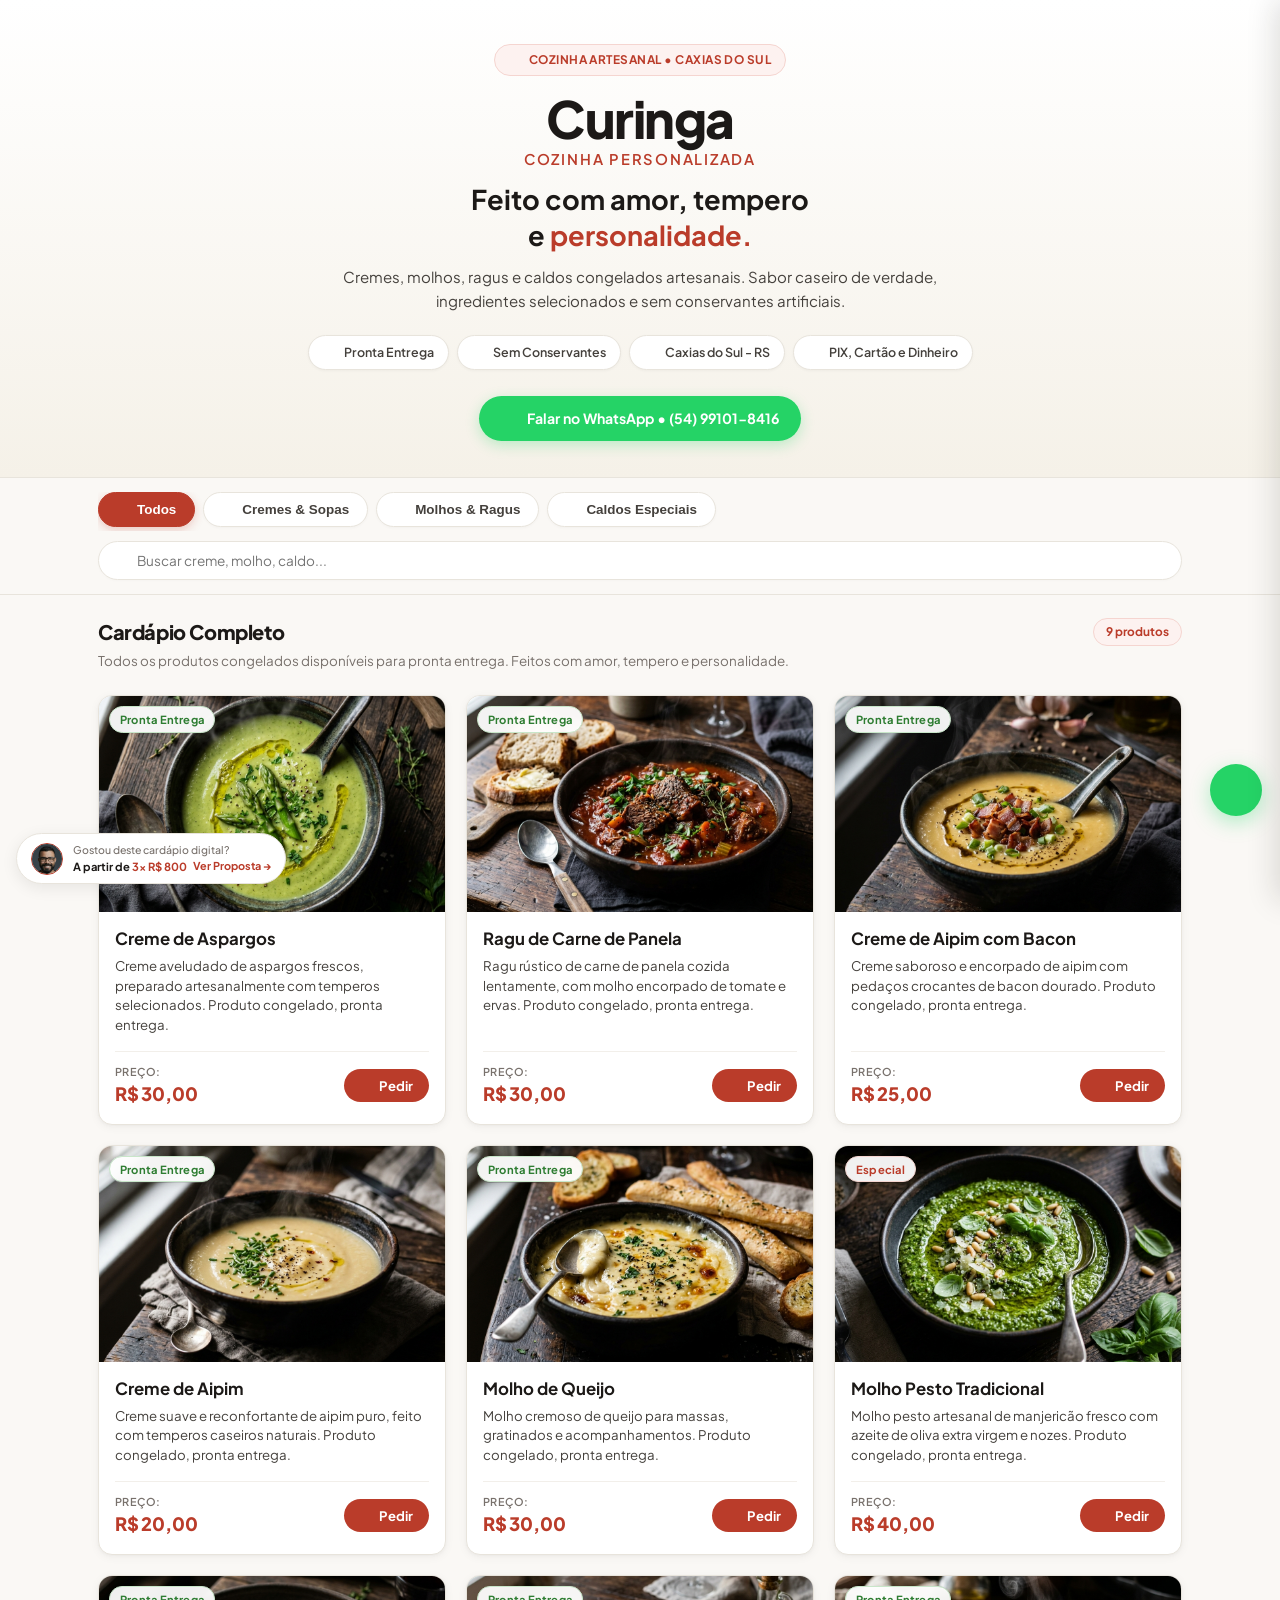
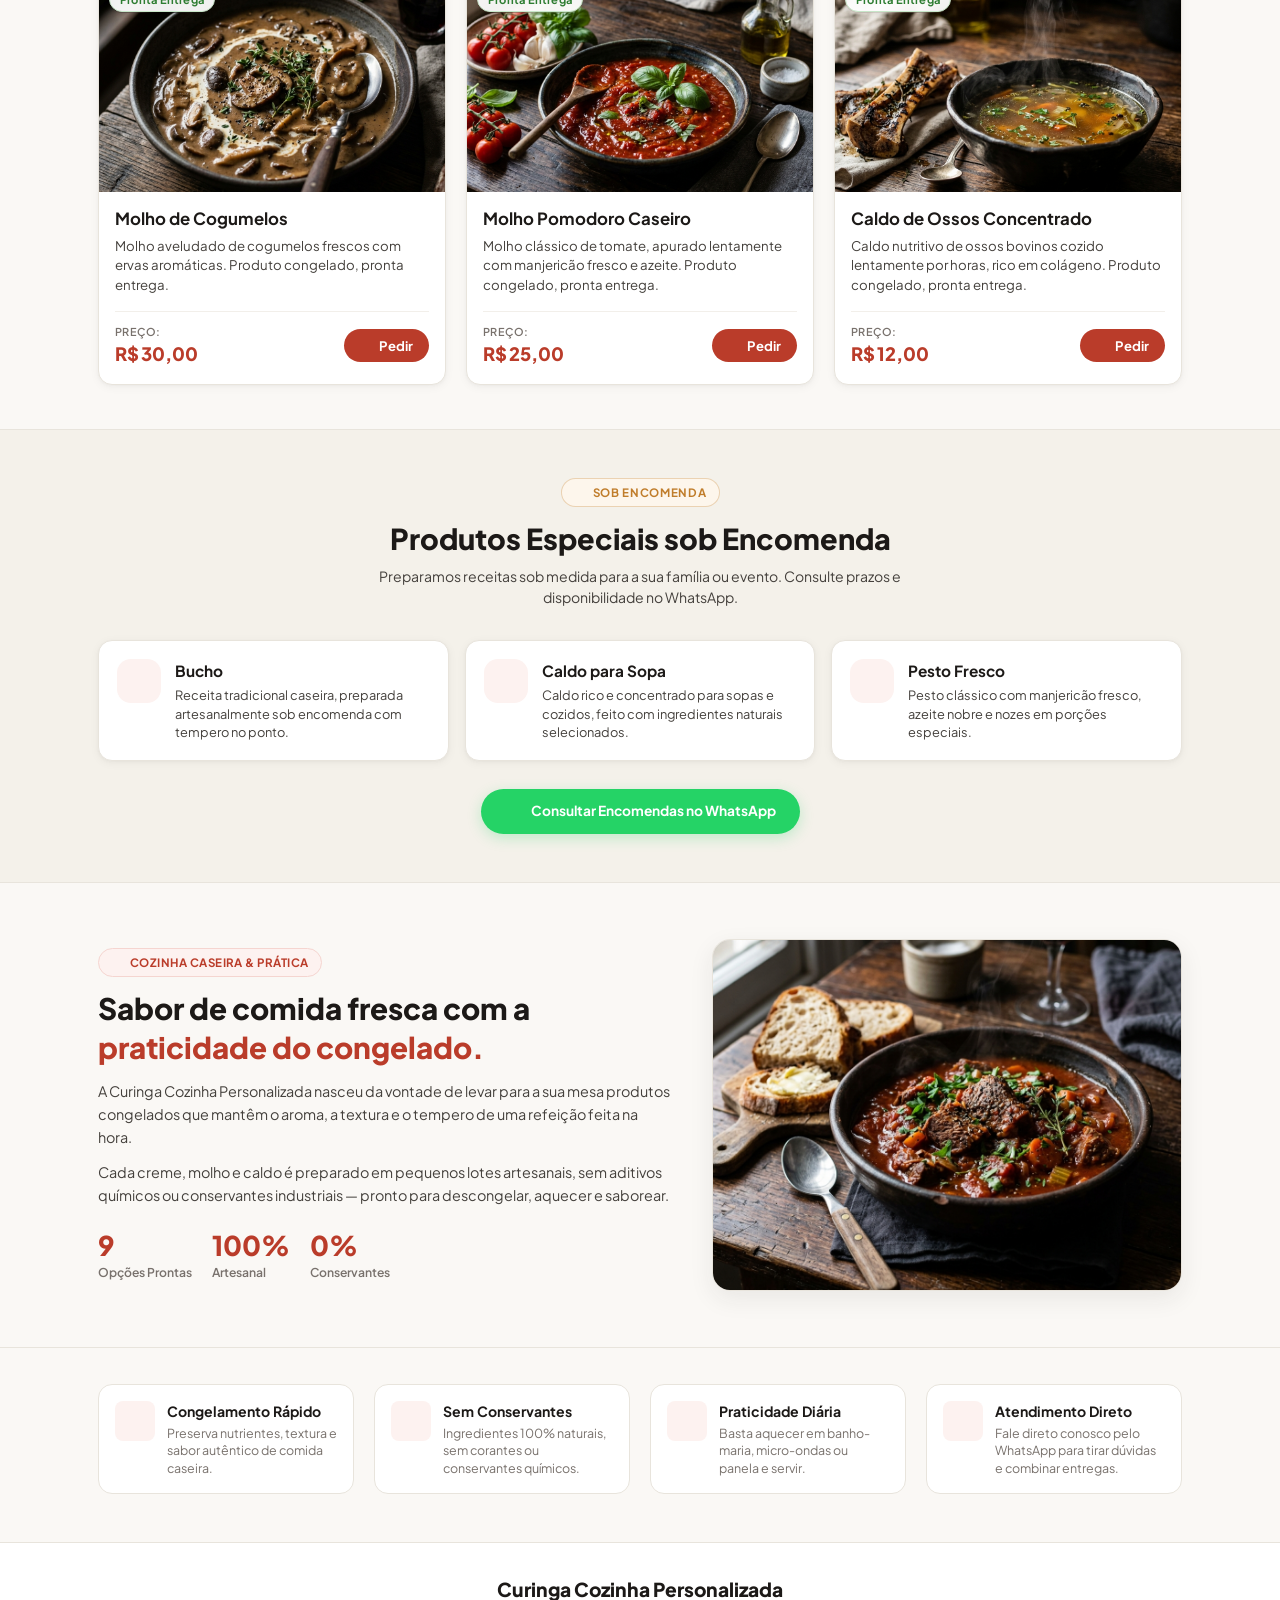
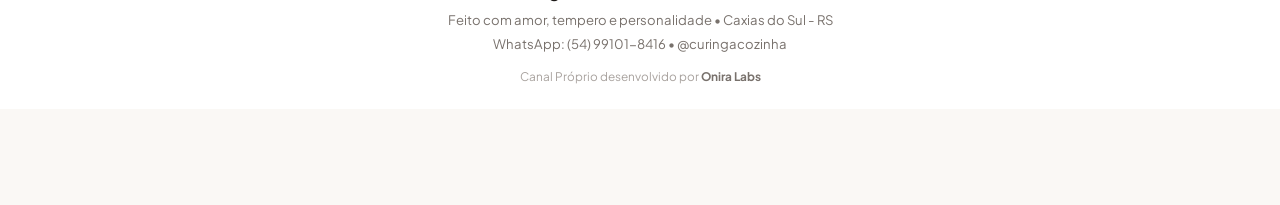
==== commit 6b915e93: "feat(curinga): layout regular claro, cards brancos, sem cabecalho e textos refinados" ====
--- a/index.html
+++ b/index.html
@@ -1,74 +1,42 @@
-﻿<!DOCTYPE html>
+<!DOCTYPE html>
 <html lang="pt-BR">
 <head>
     <meta charset="UTF-8">
     <meta name="viewport" content="width=device-width, initial-scale=1.0, maximum-scale=1.0, user-scalable=no, viewport-fit=cover">
-    <title>Curinga Cozinha Personalizada | Congelados Artesanais com Personalidade</title>
-    <meta name="description" content="­ƒâÅ Curinga Cozinha Personalizada ÔÇö Cremes, molhos e caldos congelados artesanais feitos com amor, tempero e personalidade. Pe├ºa direto no WhatsApp! (54) 99101-8416">
-    <meta name="theme-color" content="#0D0A0A">
+    <title>Curinga Cozinha Personalizada | Congelados Artesanais</title>
+    <meta name="description" content="Curinga Cozinha Personalizada — Cremes, molhos e caldos congelados artesanais feitos com amor, tempero e personalidade. Peça direto pelo WhatsApp! (54) 99101-8416">
+    <meta name="theme-color" content="#FAF8F5">
 
     <!-- Open Graph / Social -->
     <meta property="og:type" content="website">
     <meta property="og:title" content="Curinga Cozinha Personalizada | Congelados Artesanais">
-    <meta property="og:description" content="Card├ípio oficial de congelados artesanais: cremes, molhos, ragus e caldos feitos com personalidade. Sabor. Qualidade. Praticidade.">
+    <meta property="og:description" content="Cardápio oficial de congelados artesanais: cremes, molhos, ragus e caldos caseiros. Práticos, saborosos e sem conservantes.">
     <meta property="og:locale" content="pt_BR">
 
-    <!-- Google Fonts: Playfair Display + Plus Jakarta Sans -->
+    <!-- Google Fonts: Plus Jakarta Sans -->
     <link rel="preconnect" href="https://fonts.googleapis.com">
     <link rel="preconnect" href="https://fonts.gstatic.com" crossorigin>
-    <link href="https://fonts.googleapis.com/css2?family=Playfair+Display:ital,wght@0,600;0,700;0,800;1,600&family=Plus+Jakarta+Sans:wght@400;500;600;700;800&display=swap" rel="stylesheet">
+    <link href="https://fonts.googleapis.com/css2?family=Plus+Jakarta+Sans:wght@400;500;600;700;800&display=swap" rel="stylesheet">
 
     <!-- Lucide Icons -->
     <script src="https://unpkg.com/lucide@latest"></script>
 
     <!-- Stylesheet -->
-    <link rel="stylesheet" href="style.css?v=1.0">
+    <link rel="stylesheet" href="style.css?v=2.0">
 </head>
 <body>
 
-    <!-- Header -->
-    <header class="site-header">
-        <div class="container nav-container">
-            <a href="index.html" class="brand-wrapper" aria-label="P├ígina Inicial Curinga Cozinha">
-                <span class="brand-logo-text">C<span>u</span>ringa</span>
-                <span class="brand-tagline">Cozinha Personalizada</span>
-                <h1 class="sr-only">Curinga Cozinha Personalizada ÔÇö Congelados Artesanais</h1>
-            </a>
-
-            <div class="nav-actions">
-                <div class="frozen-badge">
-                    <i data-lucide="snowflake" style="width:12px;height:12px;"></i>
-                    <span>Congelados</span>
-                </div>
-
-                <!-- Buy Site Button -->
-                <a href="proposta.html" class="btn-buy-site" title="Compre esse site pronto para o seu neg├│cio">
-                    <i data-lucide="zap" style="width:14px;height:14px;color:#FEF08A;fill:#FEF08A;"></i>
-                    <span class="btn-buy-text">Compre este site</span>
-                </a>
-
-                <!-- Trash Button -->
-                <button type="button" class="btn-header-trash" id="btn-header-trash" onclick="window.clearCart()" title="Limpar Pedido" aria-label="Limpar Pedido" style="display:none;">
-                    <i data-lucide="trash-2" style="width:16px;height:16px;"></i>
-                </button>
-
-                <!-- Cart Button -->
-                <button type="button" class="btn-cart-trigger cart-empty" id="btn-cart-nav" onclick="window.openCart()" aria-label="Ver Carrinho">
-                    <i data-lucide="shopping-bag" style="width:17px;height:17px;"></i>
-                    <span class="cart-btn-label">Pedido</span>
-                    <span class="cart-total-header" id="cart-total-nav" style="display:none;">R$ 0,00</span>
-                    <span class="cart-count-badge" id="cart-count" style="display:none;">0</span>
-                </button>
-            </div>
-        </div>
-    </header>
-
-    <!-- Hero Banner -->
+    <!-- Hero Banner (Starts at Top — No Header) -->
     <section class="hero-banner">
         <div class="container hero-content">
-            <div class="hero-eyebrow">
-                <i data-lucide="sparkles" style="width:14px;height:14px;"></i>
-                <span>Produtos Congelados Artesanais</span>
+            <div class="hero-top-badge">
+                <i data-lucide="sparkles" style="width:13px;height:13px;"></i>
+                <span>Cozinha Artesanal &bull; Caxias do Sul</span>
+            </div>
+
+            <div class="hero-brand-block">
+                <h1 class="hero-brand-name">Curinga</h1>
+                <p class="hero-brand-tagline">Cozinha Personalizada</p>
             </div>
 
             <h2 class="hero-title">
@@ -76,22 +44,33 @@
             </h2>
 
             <p class="hero-subtitle">
-                Sabor. Qualidade. Praticidade. Do jeitinho Curinga. Cremes, molhos, ragus e caldos congelados prontos para a sua mesa.
+                Cremes, molhos, ragus e caldos congelados artesanais. Sabor caseiro de verdade, ingredientes selecionados e sem conservantes artificiais.
             </p>
 
             <div class="hero-badges">
                 <div class="hero-badge">
-                    <i data-lucide="snowflake" style="width:16px;height:16px;"></i>
-                    <span>Produtos Congelados</span>
+                    <i data-lucide="snowflake" style="width:15px;height:15px;"></i>
+                    <span>Pronta Entrega</span>
                 </div>
                 <div class="hero-badge">
-                    <i data-lucide="leaf" style="width:16px;height:16px;"></i>
-                    <span>Sem Conservantes Artificiais</span>
+                    <i data-lucide="leaf" style="width:15px;height:15px;"></i>
+                    <span>Sem Conservantes</span>
                 </div>
                 <div class="hero-badge">
-                    <i data-lucide="credit-card" style="width:16px;height:16px;"></i>
-                    <span>PIX, Dinheiro e Cart├úo</span>
-                </div>
+                    <i data-lucide="map-pin" style="width:15px;height:15px;"></i>
+                    <span>Caxias do Sul - RS</span>
+                </div>
+                <div class="hero-badge">
+                    <i data-lucide="credit-card" style="width:15px;height:15px;"></i>
+                    <span>PIX, Cartão e Dinheiro</span>
+                </div>
+            </div>
+
+            <div class="hero-cta-row">
+                <a href="https://wa.me/5554991018416?text=Ol%C3%A1!%20Gostaria%20de%20saber%20mais%20sobre%20os%20produtos%20congelados%20da%20Curinga" target="_blank" rel="noopener noreferrer" class="btn-hero-wa">
+                    <i data-lucide="message-circle" style="width:18px;height:18px;"></i>
+                    <span>Falar no WhatsApp &bull; (54) 99101-8416</span>
+                </a>
             </div>
         </div>
     </section>
@@ -118,11 +97,11 @@
         <section class="concept-banner">
             <div class="container">
                 <div class="concept-inner">
-                    <h2 class="concept-title" id="current-category-name">Card├ípio Completo</h2>
+                    <h2 class="concept-title" id="current-category-name">Cardápio Completo</h2>
                     <span class="catalog-count-pill" id="products-count-badge">9 produtos</span>
                 </div>
                 <p class="concept-desc" id="category-concept-desc">
-                    Todos os produtos congelados dispon├¡veis para pronta entrega. Feitos com amor, tempero e personalidade.
+                    Todos os produtos congelados disponíveis para pronta entrega. Feitos com amor, tempero e personalidade.
                 </p>
             </div>
         </section>
@@ -142,12 +121,12 @@
         <div class="container">
             <div class="encomendas-header">
                 <span class="section-tag">
-                    <i data-lucide="phone" style="width:12px;height:12px;"></i>
+                    <i data-lucide="phone-call" style="width:13px;height:13px;"></i>
                     Sob Encomenda
                 </span>
-                <h2 class="section-title">Produtos dispon├¡veis sob encomenda</h2>
-                <p class="concept-desc" style="margin: 8px auto 0; text-align: center;">
-                    Consulte prazos e disponibilidade pelo WhatsApp.
+                <h2 class="section-title">Produtos Especiais sob Encomenda</h2>
+                <p class="section-subtitle">
+                    Preparamos receitas sob medida para a sua família ou evento. Consulte prazos e disponibilidade no WhatsApp.
                 </p>
             </div>
 
@@ -158,7 +137,7 @@
                     </div>
                     <div class="encomenda-info">
                         <h3>Bucho</h3>
-                        <p>Preparado artesanalmente sob encomenda. Consulte prazos e disponibilidade.</p>
+                        <p>Receita tradicional caseira, preparada artesanalmente sob encomenda com tempero no ponto.</p>
                     </div>
                 </div>
 
@@ -168,7 +147,7 @@
                     </div>
                     <div class="encomenda-info">
                         <h3>Caldo para Sopa</h3>
-                        <p>Caldo artesanal para sopas, preparado sob encomenda com ingredientes frescos.</p>
+                        <p>Caldo rico e concentrado para sopas e cozidos, feito com ingredientes naturais selecionados.</p>
                     </div>
                 </div>
 
@@ -177,16 +156,16 @@
                         <i data-lucide="leaf" style="width:24px;height:24px;"></i>
                     </div>
                     <div class="encomenda-info">
-                        <h3>Pesto</h3>
-                        <p>Pesto fresco artesanal sob encomenda em quantidades especiais.</p>
+                        <h3>Pesto Fresco</h3>
+                        <p>Pesto clássico com manjericão fresco, azeite nobre e nozes em porções especiais.</p>
                     </div>
                 </div>
             </div>
 
             <div style="text-align: center;">
-                <a href="https://wa.me/5554991018416?text=Ol%C3%A1!%20Gostaria%20de%20fazer%20uma%20encomenda.%20Poderia%20me%20informar%20sobre%20prazos%20e%20disponibilidade%3F%20%F0%9F%83%8F" target="_blank" rel="noopener noreferrer" class="btn-encomenda">
+                <a href="https://wa.me/5554991018416?text=Ol%C3%A1!%20Gostaria%20de%20fazer%20uma%20encomenda%20especial%20na%20Curinga%20Cozinha.%20Poderia%20me%20informar%20sobre%20prazos%20e%20valores%3F" target="_blank" rel="noopener noreferrer" class="btn-encomenda">
                     <i data-lucide="message-circle" style="width:18px;height:18px;"></i>
-                    <span>Fazer Encomenda pelo WhatsApp</span>
+                    <span>Consultar Encomendas no WhatsApp</span>
                 </a>
             </div>
         </div>
@@ -198,30 +177,30 @@
             <div class="story-grid">
                 <div class="story-content">
                     <span class="story-badge">
-                        <i data-lucide="heart" style="width:12px;height:12px;"></i> Cozinha com Personalidade
+                        <i data-lucide="heart" style="width:13px;height:13px;"></i> Cozinha Caseira &amp; Prática
                     </span>
-                    <h2 class="story-title">Sabor aut├¬ntico e <span>praticidade do dia a dia.</span></h2>
-                    <p class="story-p">A Curinga Cozinha Personalizada nasceu da paix├úo por criar pratos congelados que mant├¬m o sabor aut├¬ntico de uma refei├º├úo caseira. Cada produto ├® preparado com ingredientes selecionados, sem conservantes artificiais.</p>
-                    <p class="story-p">Nossos cremes, molhos e caldos s├úo feitos com amor e personalidade ÔÇö prontos para elevar qualquer refei├º├úo do dia a dia com praticidade e qualidade artesanal.</p>
+                    <h2 class="story-title">Sabor de comida fresca com a <span>praticidade do congelado.</span></h2>
+                    <p class="story-p">A Curinga Cozinha Personalizada nasceu da vontade de levar para a sua mesa produtos congelados que mantêm o aroma, a textura e o tempero de uma refeição feita na hora.</p>
+                    <p class="story-p">Cada creme, molho e caldo é preparado em pequenos lotes artesanais, sem aditivos químicos ou conservantes industriais — pronto para descongelar, aquecer e saborear.</p>
 
                     <div class="story-stats-row">
                         <div class="stat-box">
-                            <span class="stat-num">9+</span>
-                            <span class="stat-desc">Produtos Artesanais</span>
+                            <span class="stat-num">9</span>
+                            <span class="stat-desc">Opções Prontas</span>
                         </div>
                         <div class="stat-box">
                             <span class="stat-num">100%</span>
-                            <span class="stat-desc">Sem Conservantes</span>
+                            <span class="stat-desc">Artesanal</span>
                         </div>
                         <div class="stat-box">
-                            <span class="stat-num">ÔØä´©Å</span>
-                            <span class="stat-desc">Pronta Entrega</span>
+                            <span class="stat-num">0%</span>
+                            <span class="stat-desc">Conservantes</span>
                         </div>
                     </div>
                 </div>
 
                 <div class="story-img-wrap">
-                    <img src="assets/produtos/ragu_carne.jpg" alt="Curinga Cozinha Personalizada ÔÇö Congelados Artesanais" class="story-img">
+                    <img src="assets/produtos/ragu_carne.jpg" alt="Curinga Cozinha Personalizada — Ragu de Carne" class="story-img" loading="lazy">
                 </div>
             </div>
         </div>
@@ -233,41 +212,41 @@
             <div class="trust-grid">
                 <div class="trust-card">
                     <div class="trust-icon">
-                        <i data-lucide="snowflake" style="width:20px;height:20px;"></i>
+                        <i data-lucide="snowflake" style="width:22px;height:22px;"></i>
                     </div>
                     <div>
-                        <h3>Produtos Congelados</h3>
-                        <p>Congelados rapidamente para preservar sabor, textura e nutrientes.</p>
+                        <h3>Congelamento Rápido</h3>
+                        <p>Preserva nutrientes, textura e sabor autêntico de comida caseira.</p>
                     </div>
                 </div>
 
                 <div class="trust-card">
                     <div class="trust-icon">
-                        <i data-lucide="shield-check" style="width:20px;height:20px;"></i>
+                        <i data-lucide="shield-check" style="width:22px;height:22px;"></i>
                     </div>
                     <div>
-                        <h3>Sem Conservantes Artificiais</h3>
-                        <p>Ingredientes naturais e frescos, sem aditivos qu├¡micos.</p>
+                        <h3>Sem Conservantes</h3>
+                        <p>Ingredientes 100% naturais, sem corantes ou conservantes químicos.</p>
                     </div>
                 </div>
 
                 <div class="trust-card">
                     <div class="trust-icon">
-                        <i data-lucide="wallet" style="width:20px;height:20px;"></i>
+                        <i data-lucide="clock" style="width:22px;height:22px;"></i>
                     </div>
                     <div>
-                        <h3>PIX, Dinheiro e Cart├úo</h3>
-                        <p>Aceitamos todas as formas de pagamento para sua conveni├¬ncia.</p>
+                        <h3>Praticidade Diária</h3>
+                        <p>Basta aquecer em banho-maria, micro-ondas ou panela e servir.</p>
                     </div>
                 </div>
 
                 <div class="trust-card">
                     <div class="trust-icon">
-                        <i data-lucide="message-circle" style="width:20px;height:20px;"></i>
+                        <i data-lucide="message-circle" style="width:22px;height:22px;"></i>
                     </div>
                     <div>
-                        <h3>Pedido pelo WhatsApp</h3>
-                        <p>Monte seu pedido e envie diretamente no WhatsApp com 1 toque.</p>
+                        <h3>Atendimento Direto</h3>
+                        <p>Fale direto conosco pelo WhatsApp para tirar dúvidas e combinar entregas.</p>
                     </div>
                 </div>
             </div>
@@ -277,10 +256,10 @@
     <!-- Footer -->
     <footer class="site-footer">
         <div class="container">
-            <div class="footer-brand">C<span>u</span>ringa</div>
-            <p class="footer-sub">Cozinha Personalizada ÔÇö Feito com amor, tempero e personalidade.</p>
-            <p class="footer-sub">­ƒô× (54) 99101-8416 ÔÇó @curingacozinha</p>
-            <p class="footer-onira">Tecnologia por <strong>Onira Labs</strong> ÔÇó Engenharia de Neg├│cios Digitais</p>
+            <div class="footer-brand">Curinga Cozinha Personalizada</div>
+            <p class="footer-sub">Feito com amor, tempero e personalidade &bull; Caxias do Sul - RS</p>
+            <p class="footer-sub">WhatsApp: (54) 99101-8416 &bull; @curingacozinha</p>
+            <p class="footer-onira">Canal Próprio desenvolvido por <strong>Onira Labs</strong></p>
         </div>
     </footer>
 
@@ -299,15 +278,15 @@
                 <div class="qty-row">
                     <span class="qty-label">Quantidade:</span>
                     <div class="qty-controls">
-                        <button type="button" class="btn-qty" onclick="window.changeModalQty(-1)">ÔêÆ</button>
+                        <button type="button" class="btn-qty" onclick="window.changeModalQty(-1)">−</button>
                         <span class="qty-value" id="modal-qty-value">1</span>
                         <button type="button" class="btn-qty" onclick="window.changeModalQty(1)">+</button>
                     </div>
                 </div>
 
                 <div class="modal-obs-wrap">
-                    <label class="modal-obs-label" for="modal-obs">Observa├º├úo (opcional)</label>
-                    <textarea id="modal-obs" class="modal-obs-input" placeholder="Ex: Sem pimenta, enviar 2 unidades separadas..."></textarea>
+                    <label class="modal-obs-label" for="modal-obs">Observação (opcional)</label>
+                    <textarea id="modal-obs" class="modal-obs-input" placeholder="Ex: Aquecer para o almoço, sem sal extra, etc..."></textarea>
                 </div>
 
                 <button type="button" class="btn-modal-add" onclick="window.addToCartFromModal()">
@@ -319,12 +298,12 @@
     </div>
 
     <!-- Cart Overlay -->
-    <div class="cart-overlay" id="cart-overlay"></div>
+    <div class="cart-overlay" id="cart-overlay" onclick="window.closeCart()"></div>
 
     <!-- Cart Drawer -->
     <div class="cart-drawer" id="cart-drawer">
         <div class="cart-header">
-            <span class="cart-header-title">­ƒâÅ Seu Pedido</span>
+            <span class="cart-header-title">Seu Pedido</span>
             <button type="button" class="btn-close-cart" onclick="window.closeCart()" aria-label="Fechar Carrinho">
                 <i data-lucide="x" style="width:18px;height:18px;"></i>
             </button>
@@ -335,7 +314,7 @@
 
         <!-- Client Name -->
         <div class="cart-form-group">
-            <span class="cart-label">Seu Nome (Opcional)</span>
+            <label class="cart-label" for="client-name">Seu Nome</label>
             <input type="text" id="client-name" class="cart-input" placeholder="Informe seu nome">
         </div>
 
@@ -349,7 +328,7 @@
                 </button>
                 <button type="button" class="pay-method-btn" data-method="cartao" onclick="window.setPaymentMethod('cartao')">
                     <i data-lucide="credit-card" style="width:16px;height:16px;"></i>
-                    <span>Cart├úo</span>
+                    <span>Cartão</span>
                 </button>
                 <button type="button" class="pay-method-btn" data-method="dinheiro" onclick="window.setPaymentMethod('dinheiro')">
                     <i data-lucide="banknote" style="width:16px;height:16px;"></i>
@@ -379,7 +358,7 @@
             </button>
 
             <div class="cart-onira-tag">
-                Tecnologia por <strong>Onira Labs</strong> ÔÇó Engenharia de Neg├│cios Digitais
+                Curinga Cozinha Personalizada &bull; (54) 99101-8416
             </div>
         </div>
     </div>
@@ -398,15 +377,15 @@
     </div>
 
     <!-- WhatsApp Float Button -->
-    <a href="https://wa.me/5554991018416?text=Ol%C3%A1!%20Gostaria%20de%20saber%20mais%20sobre%20os%20produtos%20congelados%20da%20Curinga%20%F0%9F%83%8F" target="_blank" rel="noopener noreferrer" class="whatsapp-float" title="Fale conosco no WhatsApp">
+    <a href="https://wa.me/5554991018416?text=Ol%C3%A1!%20Gostaria%20de%20saber%20mais%20sobre%20os%20produtos%20congelados%20da%20Curinga" target="_blank" rel="noopener noreferrer" class="whatsapp-float" title="Fale conosco no WhatsApp">
         <i data-lucide="message-circle" style="width:26px;height:26px;"></i>
     </a>
 
-    <!-- Floating Proposal Widget -->
+    <!-- Floating Proposal Widget (Discreto) -->
     <a href="proposta.html" class="onira-cta" id="onira-floating-cta" title="Ver proposta comercial do site">
         <img src="assets/jeff-avatar.webp" alt="Jefferson Motta" class="onira-avatar">
         <div class="onira-text-col">
-            <span class="onira-hook">Gostou deste card├ípio digital?</span>
+            <span class="onira-hook">Gostou deste cardápio digital?</span>
             <span class="onira-call">
                 <span class="onira-price-label">A partir de <strong>3x R$ 800</strong></span>
                 <span class="onira-link-text">Ver Proposta &rarr;</span>
--- a/style.css
+++ b/style.css
@@ -1,52 +1,51 @@
-﻿/**
- * Curinga Cozinha Personalizada - Style System & Responsive Architecture
+/**
+ * Curinga Cozinha Personalizada - Light & Clean Artisanal Design System
  * Congelados Artesanais com Personalidade
- * Onira Labs - Design System Master (Paleta Arlequim Dark)
+ * Cozinha Caseira • Caxias do Sul - RS
  */
 
 :root {
-    /* Brand Palette: Arlequim Dark ÔÇö Vermelho Profundo, Preto Teatral & Ouro Envelhecido */
-    --primary-dark: #0D0A0A;       /* Near-Black Velvet */
-    --primary: #1A1111;            /* Deep Charcoal Wine */
-    --primary-light: #2A1818;      /* Dark Mahogany */
-
-    --accent-red: #B22222;          /* Firebrick Red (Curinga signature) */
-    --accent-red-bright: #D32F2F;   /* Vibrant Harlequin Red (CTAs) */
-    --accent-red-hover: #C62828;
-    --accent-gold: #C8A96E;         /* Antique Gold */
-    --accent-gold-light: #E8D5A8;
-    --accent-gold-dark: #8B6914;
-
-    /* Positive Numbers & Value (Emerald Green) */
-    --emerald: #059669;
-    --emerald-light: #10B981;
-    --emerald-bg: rgba(16, 185, 129, 0.1);
-    --emerald-border: rgba(16, 185, 129, 0.35);
-
-    /* Backgrounds & Neutrals */
-    --bg-page: #0D0A0A;
-    --bg-card: #1A1111;
-    --bg-card-hover: #221616;
-    --bg-dark-drawer: #0D0A0A;
-    --bg-dark-card: #1A1111;
-    --text-light: #F5F0E8;
-    --text-main: #D9CFC2;
-    --text-muted: #8A7E73;
-    --border: rgba(200, 169, 110, 0.12);
-    --border-light: rgba(200, 169, 110, 0.06);
-
-    /* Fonts */
-    --font-heading: 'Playfair Display', Georgia, serif;
-    --font-body: 'Plus Jakarta Sans', -apple-system, BlinkMacSystemFont, sans-serif;
-    --font-price: 'Plus Jakarta Sans', -apple-system, BlinkMacSystemFont, sans-serif;
-
-    /* Spacing & Radius */
+    /* Brand Palette: Warm Artisanal Culinary */
+    --primary-red: #BA3C2A;          /* Terracotta / Artisan Tomato Red */
+    --primary-red-hover: #A03121;
+    --primary-red-light: #FDF2F0;
+    --primary-red-border: #F5D5D0;
+
+    --accent-gold: #C07D2B;         /* Warm Toasted Golden Honey */
+    --accent-gold-light: #FDF6EC;
+    --accent-green: #2E7D32;        /* Fresh Herb Green */
+    --accent-green-light: #E8F5E9;
+    --accent-green-border: #C8E6C9;
+
+    /* Backgrounds: Warm, Clean, Approchable */
+    --bg-page: #FAF8F5;             /* Warm clean cream stone */
+    --bg-surface: #FFFFFF;          /* Pure White */
+    --bg-card: #FFFFFF;             /* Crisp White Cards */
+    --bg-card-alt: #F4F1EA;         /* Subtle Warm Section Background */
+    --bg-input: #FFFFFF;
+
+    /* Texts: High Contrast, Natural, Crisp */
+    --text-title: #1C1917;          /* Charcoal Black */
+    --text-main: #44403C;           /* Warm Dark Gray */
+    --text-muted: #78716C;          /* Medium Stone Gray */
+    --text-light: #A8A29E;
+
+    /* Borders & Shadows */
+    --border: #E8E4DC;              /* Soft Warm Gray Border */
+    --border-light: #F2EFEA;
+    --border-active: #BA3C2A;
+
     --radius-sm: 8px;
     --radius-md: 14px;
-    --radius-lg: 20px;
+    --radius-lg: 18px;
     --radius-pill: 9999px;
-    --shadow-soft: 0 4px 18px rgba(0, 0, 0, 0.25);
-    --shadow-hover: 0 10px 28px rgba(178, 34, 34, 0.15);
+
+    --shadow-card: 0 2px 10px rgba(44, 39, 36, 0.05), 0 1px 3px rgba(44, 39, 36, 0.03);
+    --shadow-hover: 0 8px 24px rgba(44, 39, 36, 0.09), 0 2px 6px rgba(44, 39, 36, 0.04);
+    --shadow-drawer: -4px 0 28px rgba(28, 25, 23, 0.15);
+
+    /* Fonts */
+    --font-family: 'Plus Jakarta Sans', -apple-system, BlinkMacSystemFont, sans-serif;
 }
 
 /* Base Reset */
@@ -64,364 +63,166 @@
 
 body {
     background-color: var(--bg-page);
-    background-image: 
-        radial-gradient(circle at 20% 30%, rgba(178, 34, 34, 0.06) 0%, transparent 50%),
-        radial-gradient(circle at 80% 70%, rgba(200, 169, 110, 0.04) 0%, transparent 50%);
     color: var(--text-main);
-    font-family: var(--font-body);
-    line-height: 1.55;
+    font-family: var(--font-family);
+    line-height: 1.5;
+    padding-top: 0; /* Header eliminated */
+    padding-bottom: 96px; /* Space for mobile floating bar */
     -webkit-font-smoothing: antialiased;
-    overflow-x: hidden;
 }
 
 .container {
     width: 100%;
-    max-width: 1180px;
+    max-width: 1120px;
     margin: 0 auto;
-    padding: 0 16px;
-}
-
-.sr-only {
-    position: absolute;
-    width: 1px;
-    height: 1px;
-    padding: 0;
-    margin: -1px;
-    overflow: hidden;
-    clip: rect(0, 0, 0, 0);
-    white-space: nowrap;
-    border-width: 0;
+    padding: 0 18px;
 }
 
 /* ==========================================================================
-   Header & Top Bar
+   Hero Banner (Top of Page)
    ========================================================================== */
-.site-header {
-    background: rgba(13, 10, 10, 0.95);
-    backdrop-filter: blur(16px);
+.hero-banner {
+    background: linear-gradient(180deg, #FFFFFF 0%, #F5F1E8 100%);
     border-bottom: 1px solid var(--border);
-    position: sticky;
-    top: 0;
-    z-index: 900;
-}
-
-.nav-container {
-    display: flex;
-    align-items: center;
-    justify-content: space-between;
-    padding-top: 10px;
-    padding-bottom: 10px;
-    gap: 12px;
-}
-
-.brand-wrapper {
-    display: flex;
-    align-items: center;
-    gap: 10px;
-    text-decoration: none;
-    flex-shrink: 0;
-}
-
-.brand-logo-text {
-    font-family: var(--font-heading);
-    font-size: 1.35rem;
+    padding: 44px 0 36px;
+    text-align: center;
+}
+
+.hero-content {
+    display: flex;
+    flex-direction: column;
+    align-items: center;
+    max-width: 760px;
+}
+
+.hero-top-badge {
+    display: inline-flex;
+    align-items: center;
+    gap: 7px;
+    padding: 6px 14px;
+    background: var(--primary-red-light);
+    border: 1px solid var(--primary-red-border);
+    border-radius: var(--radius-pill);
+    font-size: 0.74rem;
+    font-weight: 700;
+    color: var(--primary-red);
+    letter-spacing: 0.04em;
+    text-transform: uppercase;
+    margin-bottom: 14px;
+}
+
+.hero-brand-block {
+    margin-bottom: 12px;
+}
+
+.hero-brand-name {
+    font-size: clamp(2.2rem, 5vw, 3.2rem);
     font-weight: 800;
-    color: var(--text-light);
-    letter-spacing: 0.02em;
-}
-
-.brand-logo-text span {
-    color: var(--accent-red);
-}
-
-.brand-tagline {
-    display: none;
-    font-size: 0.65rem;
-    color: var(--accent-gold);
+    color: var(--text-title);
+    letter-spacing: -0.03em;
+    line-height: 1.1;
+}
+
+.hero-brand-tagline {
+    font-size: 0.92rem;
+    font-weight: 600;
+    color: var(--primary-red);
+    letter-spacing: 0.12em;
     text-transform: uppercase;
-    letter-spacing: 0.15em;
-    font-weight: 600;
-}
-
-@media (min-width: 768px) {
-    .brand-tagline {
-        display: block;
-    }
-}
-
-.nav-actions {
-    display: flex;
-    align-items: center;
+    margin-top: 2px;
+}
+
+.hero-title {
+    font-size: clamp(1.25rem, 3vw, 1.7rem);
+    font-weight: 700;
+    color: var(--text-title);
+    line-height: 1.3;
+    margin-bottom: 12px;
+}
+
+.hero-title span {
+    color: var(--primary-red);
+}
+
+.hero-subtitle {
+    font-size: 0.94rem;
+    color: var(--text-main);
+    line-height: 1.6;
+    max-width: 600px;
+    margin-bottom: 22px;
+}
+
+.hero-badges {
+    display: flex;
+    flex-wrap: wrap;
+    justify-content: center;
     gap: 8px;
-}
-
-/* Status Badge */
-.status-compact {
-    display: none;
+    margin-bottom: 22px;
+}
+
+.hero-badge {
+    display: inline-flex;
     align-items: center;
     gap: 6px;
-    padding: 5px 12px;
-    background: rgba(200, 169, 110, 0.08);
+    padding: 7px 14px;
+    background: var(--bg-surface);
     border: 1px solid var(--border);
     border-radius: var(--radius-pill);
-    font-size: 0.72rem;
-    font-weight: 600;
-    color: var(--accent-gold);
-}
-
-@media (min-width: 768px) {
-    .status-compact {
-        display: flex;
-    }
-}
-
-.status-dot {
-    width: 7px;
-    height: 7px;
-    border-radius: 50%;
-    background: var(--emerald);
-    animation: pulse-dot 2s ease-in-out infinite;
-}
-
-@keyframes pulse-dot {
-    0%, 100% { opacity: 1; }
-    50% { opacity: 0.4; }
-}
-
-/* Frozen Badge */
-.frozen-badge {
-    display: inline-flex;
-    align-items: center;
-    gap: 4px;
-    padding: 4px 10px;
-    background: rgba(96, 165, 250, 0.1);
-    border: 1px solid rgba(96, 165, 250, 0.2);
-    border-radius: var(--radius-pill);
-    font-size: 0.68rem;
-    font-weight: 600;
-    color: #93C5FD;
-    letter-spacing: 0.06em;
-    text-transform: uppercase;
-}
-
-/* Cart Button */
-.btn-cart-trigger {
-    display: inline-flex;
-    align-items: center;
-    gap: 6px;
-    padding: 8px 14px;
-    background: transparent;
-    border: 1.5px solid var(--border);
-    border-radius: var(--radius-pill);
-    color: var(--text-light);
     font-size: 0.78rem;
     font-weight: 600;
-    cursor: pointer;
-    transition: all 0.25s ease;
-    font-family: var(--font-body);
-}
-
-.btn-cart-trigger:hover {
-    border-color: var(--accent-gold);
-    color: var(--accent-gold);
-}
-
-.btn-cart-trigger.cart-has-items {
-    background: var(--accent-red);
-    border-color: var(--accent-red);
-    color: #fff;
-}
-
-.cart-btn-label {
-    display: none;
-}
-
-@media (min-width: 640px) {
-    .cart-btn-label {
-        display: inline;
-    }
-}
-
-.cart-total-header {
-    font-weight: 700;
-}
-
-.cart-count-badge {
+    color: var(--text-main);
+    box-shadow: 0 1px 3px rgba(0, 0, 0, 0.04);
+}
+
+.hero-badge i {
+    color: var(--primary-red);
+}
+
+.hero-cta-row {
+    margin-top: 4px;
+}
+
+.btn-hero-wa {
     display: inline-flex;
     align-items: center;
-    justify-content: center;
-    min-width: 18px;
-    height: 18px;
-    padding: 0 5px;
-    background: var(--accent-gold);
-    color: var(--primary-dark);
-    font-size: 0.65rem;
-    font-weight: 800;
-    border-radius: var(--radius-pill);
-}
-
-/* Header Trash Button */
-.btn-header-trash {
-    display: inline-flex;
-    align-items: center;
-    justify-content: center;
-    width: 34px;
-    height: 34px;
-    background: transparent;
-    border: 1.5px solid rgba(239, 68, 68, 0.3);
-    border-radius: 50%;
-    color: #EF4444;
-    cursor: pointer;
+    gap: 8px;
+    padding: 12px 22px;
+    background: #25D366;
+    color: #FFFFFF;
+    font-size: 0.88rem;
+    font-weight: 700;
+    border-radius: var(--radius-pill);
+    text-decoration: none;
+    box-shadow: 0 4px 14px rgba(37, 211, 102, 0.28);
     transition: all 0.2s ease;
 }
 
-.btn-header-trash:hover {
-    background: rgba(239, 68, 68, 0.1);
-    border-color: #EF4444;
-}
-
-/* Buy Site Button */
-.btn-buy-site {
-    display: inline-flex;
-    align-items: center;
-    gap: 6px;
-    padding: 8px 14px;
-    background: linear-gradient(135deg, #1e40af, #3b82f6);
-    border: none;
-    border-radius: var(--radius-pill);
-    color: #fff;
-    font-size: 0.72rem;
-    font-weight: 700;
-    text-decoration: none;
-    cursor: pointer;
-    transition: all 0.25s ease;
-    font-family: var(--font-body);
-    letter-spacing: 0.02em;
-}
-
-.btn-buy-site:hover {
-    transform: translateY(-1px);
-    box-shadow: 0 6px 20px rgba(59, 130, 246, 0.3);
-}
-
-.btn-buy-text {
-    display: none;
-}
-
-@media (min-width: 640px) {
-    .btn-buy-text {
-        display: inline;
-    }
+.btn-hero-wa:hover {
+    background: #1FB855;
+    transform: translateY(-2px);
+    box-shadow: 0 6px 18px rgba(37, 211, 102, 0.35);
 }
 
 /* ==========================================================================
-   Hero Banner
-   ========================================================================== */
-.hero-banner {
-    position: relative;
-    padding: 60px 0 48px;
-    text-align: center;
-    overflow: hidden;
-}
-
-.hero-banner::before {
-    content: '';
-    position: absolute;
-    inset: 0;
-    background: 
-        radial-gradient(ellipse at 50% 0%, rgba(178, 34, 34, 0.15) 0%, transparent 60%),
-        radial-gradient(ellipse at 50% 100%, rgba(200, 169, 110, 0.08) 0%, transparent 50%);
-    pointer-events: none;
-}
-
-.hero-content {
-    position: relative;
-    z-index: 1;
-}
-
-.hero-eyebrow {
-    display: inline-flex;
-    align-items: center;
-    gap: 8px;
-    padding: 6px 16px;
-    background: rgba(200, 169, 110, 0.08);
-    border: 1px solid rgba(200, 169, 110, 0.15);
-    border-radius: var(--radius-pill);
-    font-size: 0.7rem;
-    font-weight: 700;
-    color: var(--accent-gold);
-    letter-spacing: 0.12em;
-    text-transform: uppercase;
-    margin-bottom: 20px;
-}
-
-.hero-title {
-    font-family: var(--font-heading);
-    font-size: clamp(1.8rem, 5vw, 3rem);
-    font-weight: 800;
-    color: var(--text-light);
-    line-height: 1.15;
-    margin-bottom: 12px;
-}
-
-.hero-title span {
-    color: var(--accent-red);
-    font-style: italic;
-}
-
-.hero-subtitle {
-    font-size: 1rem;
-    color: var(--text-muted);
-    max-width: 560px;
-    margin: 0 auto 28px;
-    line-height: 1.6;
-}
-
-.hero-badges {
-    display: flex;
-    justify-content: center;
-    gap: 12px;
-    flex-wrap: wrap;
-}
-
-.hero-badge {
-    display: inline-flex;
-    align-items: center;
-    gap: 6px;
-    padding: 8px 16px;
-    background: rgba(200, 169, 110, 0.06);
-    border: 1px solid var(--border);
-    border-radius: var(--radius-md);
-    font-size: 0.75rem;
-    font-weight: 600;
-    color: var(--text-main);
-}
-
-.hero-badge i {
-    color: var(--accent-gold);
-}
-
-/* ==========================================================================
-   Catalog Navigation & Search
+   Category Nav & Search Bar
    ========================================================================== */
 .catalog-nav-section {
     position: sticky;
-    top: 52px;
-    z-index: 800;
-    background: rgba(13, 10, 10, 0.92);
+    top: 0;
+    z-index: 100;
+    background: rgba(250, 248, 245, 0.96);
     backdrop-filter: blur(12px);
     border-bottom: 1px solid var(--border);
-    padding: 10px 0;
+    padding: 14px 0;
 }
 
 .catalog-nav-inner {
     display: flex;
     align-items: center;
-    gap: 10px;
+    gap: 8px;
     overflow-x: auto;
+    padding-bottom: 4px;
     scrollbar-width: none;
-    -ms-overflow-style: none;
-    padding: 2px 0;
 }
 
 .catalog-nav-inner::-webkit-scrollbar {
@@ -432,34 +233,39 @@
     display: inline-flex;
     align-items: center;
     gap: 6px;
-    padding: 7px 14px;
-    background: transparent;
+    padding: 9px 18px;
+    background: var(--bg-surface);
     border: 1px solid var(--border);
     border-radius: var(--radius-pill);
-    color: var(--text-muted);
-    font-size: 0.76rem;
+    font-size: 0.84rem;
     font-weight: 600;
+    color: var(--text-main);
     cursor: pointer;
     white-space: nowrap;
-    transition: all 0.25s ease;
-    font-family: var(--font-body);
+    transition: all 0.2s ease;
+    box-shadow: 0 1px 3px rgba(0,0,0,0.03);
 }
 
 .cat-pill:hover {
-    border-color: var(--accent-gold);
-    color: var(--accent-gold);
+    background: #F4F1EA;
+    border-color: #DCD6CC;
 }
 
 .cat-pill.active {
-    background: var(--accent-red);
-    border-color: var(--accent-red);
-    color: #fff;
-}
-
-/* Search */
+    background: var(--primary-red);
+    border-color: var(--primary-red);
+    color: #FFFFFF;
+    box-shadow: 0 3px 10px rgba(186, 60, 42, 0.25);
+}
+
+.cat-pill.active i {
+    color: #FFFFFF;
+}
+
 .search-box-wrap {
     position: relative;
-    margin-top: 8px;
+    margin-top: 10px;
+    width: 100%;
 }
 
 .search-icon {
@@ -467,132 +273,116 @@
     left: 14px;
     top: 50%;
     transform: translateY(-50%);
-    color: var(--text-muted);
     width: 16px;
     height: 16px;
+    color: var(--text-light);
     pointer-events: none;
 }
 
 .search-input {
     width: 100%;
-    padding: 10px 40px 10px 40px;
-    background: var(--primary-light);
+    padding: 10px 40px 10px 38px;
+    background: var(--bg-surface);
     border: 1px solid var(--border);
-    border-radius: var(--radius-md);
-    color: var(--text-light);
+    border-radius: var(--radius-pill);
     font-size: 0.85rem;
-    font-family: var(--font-body);
-    transition: border-color 0.2s ease;
-}
-
-.search-input::placeholder {
-    color: var(--text-muted);
+    color: var(--text-title);
+    font-family: var(--font-family);
+    outline: none;
+    transition: all 0.2s ease;
+    box-shadow: 0 1px 3px rgba(0,0,0,0.02);
 }
 
 .search-input:focus {
-    outline: none;
-    border-color: var(--accent-gold);
+    border-color: var(--primary-red);
+    box-shadow: 0 0 0 3px rgba(186, 60, 42, 0.12);
 }
 
 .btn-clear-search {
     position: absolute;
-    right: 10px;
+    right: 12px;
     top: 50%;
     transform: translateY(-50%);
     background: none;
     border: none;
+    cursor: pointer;
     color: var(--text-muted);
-    cursor: pointer;
-    padding: 4px;
 }
 
 /* ==========================================================================
    Concept Banner
    ========================================================================== */
 .concept-banner {
-    padding: 28px 0 8px;
+    padding: 22px 0 10px;
 }
 
 .concept-inner {
     display: flex;
     align-items: center;
     justify-content: space-between;
-    flex-wrap: wrap;
-    gap: 8px;
+    gap: 12px;
+    margin-bottom: 4px;
 }
 
 .concept-title {
-    font-family: var(--font-heading);
-    font-size: 1.3rem;
-    font-weight: 700;
-    color: var(--text-light);
+    font-size: 1.25rem;
+    font-weight: 800;
+    color: var(--text-title);
+    letter-spacing: -0.02em;
 }
 
 .catalog-count-pill {
-    display: inline-flex;
-    align-items: center;
+    font-size: 0.74rem;
+    font-weight: 700;
+    color: var(--primary-red);
+    background: var(--primary-red-light);
+    border: 1px solid var(--primary-red-border);
     padding: 4px 12px;
-    background: rgba(200, 169, 110, 0.08);
-    border: 1px solid var(--border);
-    border-radius: var(--radius-pill);
-    font-size: 0.7rem;
-    font-weight: 600;
-    color: var(--accent-gold);
+    border-radius: var(--radius-pill);
 }
 
 .concept-desc {
-    font-size: 0.85rem;
+    font-size: 0.84rem;
     color: var(--text-muted);
-    margin-top: 4px;
-    line-height: 1.55;
-    max-width: 700px;
+    line-height: 1.5;
 }
 
 /* ==========================================================================
-   Catalog Grid
+   Product Grid & Cards (Cards Claros)
    ========================================================================== */
+.catalog-section {
+    padding: 14px 0 44px;
+}
+
 .catalog-grid {
     display: grid;
-    grid-template-columns: repeat(auto-fill, minmax(280px, 1fr));
+    grid-template-columns: repeat(auto-fill, minmax(290px, 1fr));
     gap: 20px;
-    padding: 24px 0 40px;
-}
-
-@media (max-width: 640px) {
-    .catalog-grid {
-        grid-template-columns: 1fr 1fr;
-        gap: 12px;
-    }
-}
-
-/* Product Card */
+}
+
 .menu-card {
     background: var(--bg-card);
     border: 1px solid var(--border);
-    border-radius: var(--radius-lg);
+    border-radius: var(--radius-md);
     overflow: hidden;
-    transition: all 0.3s ease;
+    display: flex;
+    flex-direction: column;
+    transition: transform 0.22s ease, box-shadow 0.22s ease, border-color 0.22s ease;
+    box-shadow: var(--shadow-card);
     cursor: pointer;
 }
 
 .menu-card:hover {
-    border-color: rgba(200, 169, 110, 0.2);
     transform: translateY(-3px);
     box-shadow: var(--shadow-hover);
-}
-
-.menu-card.card-featured {
-    border-color: rgba(200, 169, 110, 0.25);
-}
-
-.menu-card.card-soldout {
-    opacity: 0.5;
-    pointer-events: none;
+    border-color: #DCD6CC;
 }
 
 .card-img-box {
     position: relative;
-    aspect-ratio: 4/3;
+    width: 100%;
+    aspect-ratio: 16 / 10;
+    background: #EDE8DE;
     overflow: hidden;
 }
 
@@ -600,11 +390,11 @@
     width: 100%;
     height: 100%;
     object-fit: cover;
-    transition: transform 0.4s ease;
+    transition: transform 0.35s ease;
 }
 
 .menu-card:hover .card-img {
-    transform: scale(1.05);
+    transform: scale(1.04);
 }
 
 .card-badge {
@@ -612,60 +402,60 @@
     top: 10px;
     left: 10px;
     padding: 4px 10px;
-    background: rgba(178, 34, 34, 0.9);
-    border-radius: var(--radius-pill);
-    font-size: 0.65rem;
-    font-weight: 700;
-    color: #fff;
-    backdrop-filter: blur(6px);
-    letter-spacing: 0.03em;
-}
-
-.card-badge.badge-congelado {
-    background: rgba(59, 130, 246, 0.85);
-}
-
-.card-badge.badge-encomenda {
-    background: rgba(200, 169, 110, 0.85);
-    color: var(--primary-dark);
-}
-
-.card-badge.badge-destaque {
-    background: rgba(178, 34, 34, 0.9);
+    border-radius: var(--radius-pill);
+    font-size: 0.7rem;
+    font-weight: 700;
+    letter-spacing: 0.02em;
+    backdrop-filter: blur(8px);
+}
+
+.badge-congelado {
+    background: rgba(255, 255, 255, 0.94);
+    color: var(--accent-green);
+    border: 1px solid var(--accent-green-border);
+    box-shadow: 0 2px 6px rgba(0,0,0,0.08);
+}
+
+.badge-destaque {
+    background: rgba(255, 255, 255, 0.94);
+    color: var(--primary-red);
+    border: 1px solid var(--primary-red-border);
+    box-shadow: 0 2px 6px rgba(0,0,0,0.08);
 }
 
 .card-body {
-    padding: 14px 16px 16px;
+    padding: 16px;
+    display: flex;
+    flex-direction: column;
+    flex-grow: 1;
 }
 
 .card-title-row {
-    margin-bottom: 4px;
+    margin-bottom: 6px;
 }
 
 .card-title {
-    font-family: var(--font-heading);
-    font-size: 0.95rem;
-    font-weight: 700;
-    color: var(--text-light);
+    font-size: 1.05rem;
+    font-weight: 700;
+    color: var(--text-title);
     line-height: 1.3;
 }
 
 .card-desc {
-    font-size: 0.78rem;
-    color: var(--text-muted);
-    line-height: 1.45;
-    display: -webkit-box;
-    -webkit-line-clamp: 2;
-    -webkit-box-orient: vertical;
-    overflow: hidden;
-    margin-bottom: 12px;
+    font-size: 0.83rem;
+    color: var(--text-main);
+    line-height: 1.48;
+    margin-bottom: 16px;
+    flex-grow: 1;
 }
 
 .card-bottom {
     display: flex;
     align-items: center;
     justify-content: space-between;
-    gap: 8px;
+    gap: 12px;
+    padding-top: 12px;
+    border-top: 1px solid var(--border-light);
 }
 
 .card-price-block {
@@ -674,82 +464,358 @@
 }
 
 .price-label {
-    font-size: 0.62rem;
+    font-size: 0.68rem;
+    font-weight: 600;
     color: var(--text-muted);
     text-transform: uppercase;
-    letter-spacing: 0.1em;
-    font-weight: 600;
+    letter-spacing: 0.04em;
 }
 
 .price-value {
-    font-family: var(--font-price);
-    font-size: 1.1rem;
+    font-size: 1.15rem;
     font-weight: 800;
-    color: var(--accent-gold);
+    color: var(--primary-red);
+    letter-spacing: -0.01em;
 }
 
 .btn-add-item {
     display: inline-flex;
     align-items: center;
     gap: 5px;
-    padding: 8px 14px;
-    background: var(--accent-red);
+    padding: 8px 16px;
+    background: var(--primary-red);
+    color: #FFFFFF;
     border: none;
     border-radius: var(--radius-pill);
-    color: #fff;
-    font-size: 0.75rem;
+    font-size: 0.82rem;
     font-weight: 700;
     cursor: pointer;
     transition: all 0.2s ease;
-    font-family: var(--font-body);
-    flex-shrink: 0;
+    font-family: var(--font-family);
 }
 
 .btn-add-item:hover {
-    background: var(--accent-red-hover);
-    transform: translateY(-1px);
-}
-
-.btn-add-item.btn-catalog-view {
-    background: transparent;
-    border: 1.5px solid var(--border);
-    color: var(--text-main);
-}
-
-.btn-add-item.btn-catalog-view:hover {
-    border-color: var(--accent-gold);
-    color: var(--accent-gold);
-}
-
-.btn-add-item.btn-item-soldout {
-    background: rgba(255, 255, 255, 0.05);
-    color: var(--text-muted);
-    cursor: not-allowed;
-}
-
-/* Empty Catalog */
+    background: var(--primary-red-hover);
+    transform: scale(1.04);
+}
+
+/* Empty Catalog Msg */
 .empty-catalog-msg {
     grid-column: 1 / -1;
     text-align: center;
     padding: 48px 20px;
+    background: var(--bg-surface);
+    border: 1px dashed var(--border);
+    border-radius: var(--radius-md);
+}
+
+.empty-catalog-msg p {
+    font-size: 0.95rem;
     color: var(--text-muted);
-}
-
-.empty-catalog-msg p {
-    margin: 12px 0;
+    margin: 12px 0 16px;
+}
+
+.btn-clean-filter {
+    padding: 9px 18px;
+    background: var(--primary-red);
+    color: #FFF;
+    border: none;
+    border-radius: var(--radius-pill);
+    font-size: 0.84rem;
+    font-weight: 700;
+    cursor: pointer;
+}
+
+/* ==========================================================================
+   Encomendas Section
+   ========================================================================== */
+.encomendas-section {
+    padding: 48px 0;
+    background: var(--bg-card-alt);
+    border-top: 1px solid var(--border);
+    border-bottom: 1px solid var(--border);
+}
+
+.encomendas-header {
+    text-align: center;
+    max-width: 600px;
+    margin: 0 auto 32px;
+}
+
+.section-tag {
+    display: inline-flex;
+    align-items: center;
+    gap: 6px;
+    padding: 5px 12px;
+    background: var(--accent-gold-light);
+    border: 1px solid rgba(192, 125, 43, 0.3);
+    border-radius: var(--radius-pill);
+    font-size: 0.72rem;
+    font-weight: 700;
+    color: var(--accent-gold);
+    text-transform: uppercase;
+    letter-spacing: 0.06em;
+    margin-bottom: 10px;
+}
+
+.section-title {
+    font-size: clamp(1.3rem, 3vw, 1.8rem);
+    font-weight: 800;
+    color: var(--text-title);
+    margin-bottom: 6px;
+}
+
+.section-subtitle {
+    font-size: 0.88rem;
+    color: var(--text-main);
+    line-height: 1.5;
+}
+
+.encomendas-grid {
+    display: grid;
+    grid-template-columns: repeat(auto-fit, minmax(260px, 1fr));
+    gap: 16px;
+    margin-bottom: 28px;
+}
+
+.encomenda-card {
+    display: flex;
+    align-items: flex-start;
+    gap: 14px;
+    padding: 18px;
+    background: var(--bg-surface);
+    border: 1px solid var(--border);
+    border-radius: var(--radius-md);
+    box-shadow: var(--shadow-card);
+    transition: transform 0.2s ease, border-color 0.2s ease;
+}
+
+.encomenda-card:hover {
+    transform: translateY(-2px);
+    border-color: #DCD6CC;
+}
+
+.encomenda-icon {
+    width: 44px;
+    height: 44px;
+    display: flex;
+    align-items: center;
+    justify-content: center;
+    background: var(--primary-red-light);
+    border-radius: var(--radius-md);
+    color: var(--primary-red);
+    flex-shrink: 0;
+}
+
+.encomenda-info h3 {
+    font-size: 0.96rem;
+    font-weight: 700;
+    color: var(--text-title);
+    margin-bottom: 4px;
+}
+
+.encomenda-info p {
+    font-size: 0.8rem;
+    color: var(--text-main);
+    line-height: 1.45;
+}
+
+.btn-encomenda {
+    display: inline-flex;
+    align-items: center;
+    gap: 8px;
+    padding: 12px 24px;
+    background: #25D366;
+    color: #FFFFFF;
+    font-size: 0.86rem;
+    font-weight: 700;
+    border-radius: var(--radius-pill);
+    text-decoration: none;
+    box-shadow: 0 4px 14px rgba(37, 211, 102, 0.25);
+    transition: all 0.2s ease;
+}
+
+.btn-encomenda:hover {
+    background: #1FB855;
+    transform: translateY(-2px);
+}
+
+/* ==========================================================================
+   Story Section
+   ========================================================================== */
+.story-section {
+    padding: 56px 0;
+}
+
+.story-grid {
+    display: grid;
+    grid-template-columns: 1.1fr 0.9fr;
+    gap: 40px;
+    align-items: center;
+}
+
+.story-badge {
+    display: inline-flex;
+    align-items: center;
+    gap: 6px;
+    padding: 5px 12px;
+    background: var(--primary-red-light);
+    border: 1px solid var(--primary-red-border);
+    border-radius: var(--radius-pill);
+    font-size: 0.72rem;
+    font-weight: 700;
+    color: var(--primary-red);
+    text-transform: uppercase;
+    letter-spacing: 0.04em;
+    margin-bottom: 12px;
+}
+
+.story-title {
+    font-size: clamp(1.3rem, 3vw, 1.85rem);
+    font-weight: 800;
+    color: var(--text-title);
+    line-height: 1.3;
+    margin-bottom: 14px;
+}
+
+.story-title span {
+    color: var(--primary-red);
+}
+
+.story-p {
     font-size: 0.9rem;
-}
-
-.btn-clean-filter {
-    padding: 10px 20px;
-    background: var(--accent-red);
-    border: none;
-    border-radius: var(--radius-pill);
-    color: #fff;
+    color: var(--text-main);
+    line-height: 1.6;
+    margin-bottom: 12px;
+}
+
+.story-stats-row {
+    display: flex;
+    gap: 20px;
+    margin-top: 24px;
+}
+
+.stat-box {
+    display: flex;
+    flex-direction: column;
+}
+
+.stat-num {
+    font-size: 1.7rem;
+    font-weight: 800;
+    color: var(--primary-red);
+    line-height: 1.1;
+}
+
+.stat-desc {
+    font-size: 0.76rem;
+    color: var(--text-muted);
+    font-weight: 600;
+    margin-top: 2px;
+}
+
+.story-img-wrap {
+    width: 100%;
+    aspect-ratio: 4 / 3;
+    border-radius: var(--radius-lg);
+    overflow: hidden;
+    box-shadow: 0 8px 24px rgba(44, 39, 36, 0.08);
+    border: 1px solid var(--border);
+}
+
+.story-img {
+    width: 100%;
+    height: 100%;
+    object-fit: cover;
+}
+
+@media (max-width: 768px) {
+    .story-grid {
+        grid-template-columns: 1fr;
+        gap: 28px;
+    }
+}
+
+/* ==========================================================================
+   Trust Section
+   ========================================================================== */
+.trust-section {
+    padding: 36px 0 48px;
+    border-top: 1px solid var(--border);
+}
+
+.trust-grid {
+    display: grid;
+    grid-template-columns: repeat(auto-fit, minmax(220px, 1fr));
+    gap: 20px;
+}
+
+.trust-card {
+    display: flex;
+    align-items: flex-start;
+    gap: 12px;
+    padding: 16px;
+    background: var(--bg-surface);
+    border: 1px solid var(--border);
+    border-radius: var(--radius-md);
+}
+
+.trust-icon {
+    width: 40px;
+    height: 40px;
+    display: flex;
+    align-items: center;
+    justify-content: center;
+    background: var(--primary-red-light);
+    border-radius: var(--radius-sm);
+    color: var(--primary-red);
+    flex-shrink: 0;
+}
+
+.trust-card h3 {
+    font-size: 0.88rem;
+    font-weight: 700;
+    color: var(--text-title);
+    margin-bottom: 3px;
+}
+
+.trust-card p {
+    font-size: 0.78rem;
+    color: var(--text-muted);
+    line-height: 1.4;
+}
+
+/* ==========================================================================
+   Footer
+   ========================================================================== */
+.site-footer {
+    background: #FFFFFF;
+    border-top: 1px solid var(--border);
+    padding: 32px 0 24px;
+    text-align: center;
+}
+
+.footer-brand {
+    font-size: 1.2rem;
+    font-weight: 800;
+    color: var(--text-title);
+    margin-bottom: 6px;
+}
+
+.footer-sub {
     font-size: 0.82rem;
-    font-weight: 600;
-    cursor: pointer;
-    font-family: var(--font-body);
+    color: var(--text-muted);
+    margin-bottom: 4px;
+}
+
+.footer-onira {
+    font-size: 0.74rem;
+    color: var(--text-light);
+    margin-top: 14px;
+}
+
+.footer-onira strong {
+    color: var(--text-muted);
 }
 
 /* ==========================================================================
@@ -758,13 +824,13 @@
 .modal-overlay {
     position: fixed;
     inset: 0;
-    background: rgba(0, 0, 0, 0.7);
+    background: rgba(28, 25, 23, 0.6);
     backdrop-filter: blur(4px);
     z-index: 1000;
     display: none;
     align-items: center;
     justify-content: center;
-    padding: 20px;
+    padding: 16px;
 }
 
 .modal-overlay.open {
@@ -772,25 +838,25 @@
 }
 
 .modal-card {
-    background: var(--bg-card);
+    position: relative;
+    width: 100%;
+    max-width: 440px;
+    background: #FFFFFF;
+    border-radius: var(--radius-lg);
+    overflow: hidden;
+    box-shadow: 0 16px 40px rgba(0, 0, 0, 0.18);
     border: 1px solid var(--border);
-    border-radius: var(--radius-lg);
-    max-width: 480px;
-    width: 100%;
-    max-height: 90vh;
-    overflow-y: auto;
-    position: relative;
-    animation: modalSlideUp 0.3s ease;
-}
-
-@keyframes modalSlideUp {
+    animation: modalIn 0.24s cubic-bezier(0.16, 1, 0.3, 1) both;
+}
+
+@keyframes modalIn {
     from {
         opacity: 0;
-        transform: translateY(20px);
+        transform: scale(0.95) translateY(10px);
     }
     to {
         opacity: 1;
-        transform: translateY(0);
+        transform: scale(1) translateY(0);
     }
 }
 
@@ -803,23 +869,19 @@
     display: flex;
     align-items: center;
     justify-content: center;
-    background: rgba(0, 0, 0, 0.5);
-    border: none;
+    background: rgba(255, 255, 255, 0.9);
+    border: 1px solid var(--border);
     border-radius: 50%;
-    color: #fff;
     cursor: pointer;
-    z-index: 10;
-    transition: background 0.2s ease;
-}
-
-.modal-close:hover {
-    background: rgba(0, 0, 0, 0.7);
+    z-index: 2;
+    color: var(--text-title);
 }
 
 .modal-img {
     width: 100%;
-    aspect-ratio: 16/10;
+    aspect-ratio: 16 / 10;
     object-fit: cover;
+    background: #EDE8DE;
 }
 
 .modal-body {
@@ -827,147 +889,121 @@
 }
 
 .modal-title {
-    font-family: var(--font-heading);
     font-size: 1.25rem;
-    font-weight: 700;
-    color: var(--text-light);
+    font-weight: 800;
+    color: var(--text-title);
     margin-bottom: 6px;
 }
 
 .modal-desc {
-    font-size: 0.85rem;
-    color: var(--text-muted);
-    line-height: 1.55;
+    font-size: 0.86rem;
+    color: var(--text-main);
+    line-height: 1.5;
+    margin-bottom: 14px;
+}
+
+.modal-price {
+    font-size: 1.35rem;
+    font-weight: 800;
+    color: var(--primary-red);
     margin-bottom: 16px;
 }
 
-.modal-price {
-    font-family: var(--font-price);
-    font-size: 1.4rem;
+.qty-row {
+    display: flex;
+    align-items: center;
+    justify-content: space-between;
+    padding: 10px 14px;
+    background: var(--bg-card-alt);
+    border-radius: var(--radius-md);
+    margin-bottom: 14px;
+}
+
+.qty-label {
+    font-size: 0.84rem;
+    font-weight: 600;
+    color: var(--text-title);
+}
+
+.qty-controls {
+    display: flex;
+    align-items: center;
+    gap: 12px;
+}
+
+.btn-qty {
+    width: 30px;
+    height: 30px;
+    display: flex;
+    align-items: center;
+    justify-content: center;
+    background: #FFFFFF;
+    border: 1px solid var(--border);
+    border-radius: 50%;
+    font-size: 1.1rem;
+    font-weight: 700;
+    cursor: pointer;
+    color: var(--text-title);
+}
+
+.qty-value {
+    font-size: 1rem;
     font-weight: 800;
-    color: var(--accent-gold);
-    margin-bottom: 16px;
-}
-
-/* Quantity Selector */
-.qty-row {
-    display: flex;
-    align-items: center;
-    justify-content: space-between;
-    margin-bottom: 16px;
-}
-
-.qty-label {
-    font-size: 0.82rem;
-    font-weight: 600;
-    color: var(--text-main);
-}
-
-.qty-controls {
-    display: flex;
-    align-items: center;
-    gap: 0;
-    border: 1px solid var(--border);
-    border-radius: var(--radius-md);
-    overflow: hidden;
-}
-
-.btn-qty {
-    width: 38px;
-    height: 38px;
-    display: flex;
-    align-items: center;
-    justify-content: center;
-    background: transparent;
-    border: none;
-    color: var(--text-light);
-    cursor: pointer;
-    font-size: 1.1rem;
-    font-weight: 700;
-    transition: background 0.15s ease;
-    font-family: var(--font-body);
-}
-
-.btn-qty:hover {
-    background: rgba(200, 169, 110, 0.1);
-}
-
-.qty-value {
-    min-width: 40px;
+    color: var(--text-title);
+    min-width: 20px;
     text-align: center;
-    font-size: 0.95rem;
-    font-weight: 700;
-    color: var(--text-light);
-    border-left: 1px solid var(--border);
-    border-right: 1px solid var(--border);
-    padding: 0 4px;
-    line-height: 38px;
-}
-
-/* Modal Observation */
+}
+
 .modal-obs-wrap {
-    margin-bottom: 16px;
+    margin-bottom: 18px;
 }
 
 .modal-obs-label {
     display: block;
-    font-size: 0.78rem;
+    font-size: 0.76rem;
     font-weight: 600;
-    color: var(--text-main);
+    color: var(--text-muted);
     margin-bottom: 6px;
 }
 
 .modal-obs-input {
     width: 100%;
-    padding: 10px 14px;
-    background: var(--primary-light);
+    height: 70px;
+    padding: 10px 12px;
+    background: #FFFFFF;
     border: 1px solid var(--border);
-    border-radius: var(--radius-md);
-    color: var(--text-light);
+    border-radius: var(--radius-sm);
     font-size: 0.82rem;
-    font-family: var(--font-body);
-    resize: vertical;
-    min-height: 56px;
-}
-
-.modal-obs-input::placeholder {
-    color: var(--text-muted);
+    color: var(--text-title);
+    font-family: var(--font-family);
+    resize: none;
+    outline: none;
 }
 
 .modal-obs-input:focus {
-    outline: none;
-    border-color: var(--accent-gold);
+    border-color: var(--primary-red);
 }
 
 .btn-modal-add {
     width: 100%;
-    padding: 14px;
-    background: var(--accent-red);
-    border: none;
-    border-radius: var(--radius-md);
-    color: #fff;
-    font-size: 0.9rem;
-    font-weight: 700;
-    cursor: pointer;
-    transition: all 0.2s ease;
-    font-family: var(--font-body);
     display: flex;
     align-items: center;
     justify-content: center;
     gap: 8px;
+    padding: 14px;
+    background: var(--primary-red);
+    color: #FFFFFF;
+    border: none;
+    border-radius: var(--radius-pill);
+    font-size: 0.92rem;
+    font-weight: 700;
+    cursor: pointer;
+    transition: background 0.2s ease;
+    font-family: var(--font-family);
 }
 
 .btn-modal-add:hover {
-    background: var(--accent-red-hover);
-}
-
-.btn-modal-encomenda {
-    background: var(--accent-gold-dark);
-}
-
-.btn-modal-encomenda:hover {
-    background: var(--accent-gold);
-    color: var(--primary-dark);
+    background: var(--primary-red-hover);
 }
 
 /* ==========================================================================
@@ -976,384 +1012,248 @@
 .cart-overlay {
     position: fixed;
     inset: 0;
-    background: rgba(0, 0, 0, 0.6);
-    z-index: 950;
+    background: rgba(28, 25, 23, 0.6);
+    backdrop-filter: blur(4px);
+    z-index: 1010;
     display: none;
-    opacity: 0;
-    transition: opacity 0.3s ease;
 }
 
 .cart-overlay.open {
     display: block;
-    opacity: 1;
 }
 
 .cart-drawer {
     position: fixed;
     top: 0;
-    right: -100%;
+    right: 0;
+    bottom: 0;
     width: 100%;
-    max-width: 440px;
-    height: 100vh;
-    height: 100dvh;
-    background: var(--bg-dark-drawer);
-    border-left: 1px solid var(--border);
-    z-index: 960;
-    transition: right 0.35s cubic-bezier(0.16, 1, 0.3, 1);
+    max-width: 420px;
+    background: #FFFFFF;
+    z-index: 1020;
     display: flex;
     flex-direction: column;
+    box-shadow: var(--shadow-drawer);
+    transform: translateX(100%);
+    transition: transform 0.28s cubic-bezier(0.16, 1, 0.3, 1);
+}
+
+.cart-drawer.open {
+    transform: translateX(0);
+}
+
+.cart-header {
+    display: flex;
+    align-items: center;
+    justify-content: space-between;
+    padding: 18px 20px;
+    border-bottom: 1px solid var(--border);
+}
+
+.cart-header-title {
+    font-size: 1.15rem;
+    font-weight: 800;
+    color: var(--text-title);
+}
+
+.btn-close-cart {
+    background: none;
+    border: none;
+    cursor: pointer;
+    color: var(--text-muted);
+}
+
+.cart-items-list {
+    flex-grow: 1;
     overflow-y: auto;
-}
-
-.cart-drawer.open {
-    right: 0;
-}
-
-.cart-header {
-    display: flex;
-    align-items: center;
-    justify-content: space-between;
     padding: 16px 20px;
-    border-bottom: 1px solid var(--border);
-    flex-shrink: 0;
-}
-
-.cart-header-title {
-    font-family: var(--font-heading);
-    font-size: 1.1rem;
-    font-weight: 700;
-    color: var(--text-light);
-}
-
-.btn-close-cart {
-    width: 32px;
-    height: 32px;
-    display: flex;
-    align-items: center;
-    justify-content: center;
-    background: transparent;
-    border: 1px solid var(--border);
-    border-radius: 50%;
+}
+
+.cart-empty-state {
+    text-align: center;
+    padding: 40px 10px;
     color: var(--text-muted);
-    cursor: pointer;
-    transition: all 0.2s ease;
-}
-
-.btn-close-cart:hover {
-    border-color: var(--accent-red);
-    color: var(--accent-red);
-}
-
-/* Delivery Type Selector */
-.cart-delivery-section {
-    padding: 16px 20px;
-    border-bottom: 1px solid var(--border);
-}
-
-.cart-label {
-    display: block;
-    font-size: 0.75rem;
-    font-weight: 700;
-    color: var(--text-muted);
-    text-transform: uppercase;
-    letter-spacing: 0.08em;
-    margin-bottom: 8px;
-}
-
-.delivery-toggle-row {
-    display: flex;
-    gap: 6px;
-}
-
-.delivery-toggle-btn {
-    flex: 1;
-    display: flex;
-    align-items: center;
-    justify-content: center;
-    gap: 6px;
-    padding: 10px 8px;
-    background: transparent;
-    border: 1px solid var(--border);
-    border-radius: var(--radius-md);
-    color: var(--text-muted);
-    font-size: 0.78rem;
-    font-weight: 600;
-    cursor: pointer;
-    transition: all 0.2s ease;
-    font-family: var(--font-body);
-}
-
-.delivery-toggle-btn.active {
-    background: var(--accent-red);
-    border-color: var(--accent-red);
-    color: #fff;
-}
-
-.delivery-toggle-btn:hover:not(.active) {
-    border-color: var(--accent-gold);
-    color: var(--accent-gold);
-}
-
-/* Cart Items */
-.cart-items-list {
-    padding: 12px 20px;
-    flex: 1;
+}
+
+.cart-empty-state i {
+    width: 44px;
+    height: 44px;
+    margin-bottom: 10px;
+    opacity: 0.4;
 }
 
 .cart-item {
     display: flex;
-    align-items: center;
     gap: 12px;
-    padding: 12px;
-    background: var(--bg-dark-card);
-    border: 1px solid var(--border);
-    border-radius: var(--radius-md);
-    margin-bottom: 8px;
+    padding: 12px 0;
+    border-bottom: 1px solid var(--border-light);
 }
 
 .cart-item-img {
     width: 52px;
     height: 52px;
+    border-radius: var(--radius-sm);
     object-fit: cover;
-    border-radius: var(--radius-sm);
-    flex-shrink: 0;
+    background: #EDE8DE;
 }
 
 .cart-item-info {
-    flex: 1;
-    min-width: 0;
+    flex-grow: 1;
 }
 
 .cart-item-name {
-    font-size: 0.82rem;
-    font-weight: 600;
-    color: var(--text-light);
-    white-space: nowrap;
-    overflow: hidden;
-    text-overflow: ellipsis;
+    font-size: 0.88rem;
+    font-weight: 700;
+    color: var(--text-title);
+}
+
+.cart-item-obs {
+    font-size: 0.74rem;
+    color: var(--text-muted);
+    margin-top: 2px;
 }
 
 .cart-item-price {
-    font-size: 0.75rem;
-    font-weight: 700;
-    color: var(--accent-gold);
-}
-
-.cart-item-obs {
-    font-size: 0.68rem;
-    color: var(--text-muted);
-    font-style: italic;
-}
-
-.cart-item-qty {
-    display: flex;
-    align-items: center;
-    gap: 0;
+    font-size: 0.85rem;
+    font-weight: 700;
+    color: var(--primary-red);
+    margin-top: 4px;
+}
+
+.cart-item-actions {
+    display: flex;
+    align-items: center;
+    gap: 6px;
+}
+
+.btn-cart-qty {
+    width: 24px;
+    height: 24px;
+    display: flex;
+    align-items: center;
+    justify-content: center;
+    background: var(--bg-card-alt);
     border: 1px solid var(--border);
-    border-radius: var(--radius-sm);
-    overflow: hidden;
-    flex-shrink: 0;
-}
-
-.cart-item-qty button {
-    width: 28px;
-    height: 28px;
-    display: flex;
-    align-items: center;
-    justify-content: center;
-    background: transparent;
-    border: none;
-    color: var(--text-light);
+    border-radius: 4px;
+    font-size: 0.9rem;
+    font-weight: 700;
     cursor: pointer;
-    font-size: 0.85rem;
-    font-weight: 700;
-    font-family: var(--font-body);
-}
-
-.cart-item-qty span {
-    min-width: 24px;
-    text-align: center;
-    font-size: 0.78rem;
-    font-weight: 700;
-    color: var(--text-light);
-    border-left: 1px solid var(--border);
-    border-right: 1px solid var(--border);
-    line-height: 28px;
-}
-
-.btn-remove-item {
-    width: 28px;
-    height: 28px;
-    display: flex;
-    align-items: center;
-    justify-content: center;
-    background: transparent;
-    border: none;
-    color: #EF4444;
-    cursor: pointer;
-    flex-shrink: 0;
-    opacity: 0.6;
-    transition: opacity 0.2s ease;
-}
-
-.btn-remove-item:hover {
-    opacity: 1;
-}
-
-/* Cart Empty State */
-.cart-empty-state {
-    text-align: center;
-    padding: 40px 20px;
-    color: var(--text-muted);
-}
-
-.cart-empty-state i {
-    margin-bottom: 12px;
-    opacity: 0.4;
-}
-
-.cart-empty-state p {
-    font-size: 0.88rem;
-    margin-bottom: 4px;
-}
-
-.cart-empty-state small {
-    font-size: 0.75rem;
-    opacity: 0.6;
-}
-
-/* Cart Form Fields */
+}
+
 .cart-form-group {
     padding: 12px 20px;
-    border-top: 1px solid var(--border);
+    border-top: 1px solid var(--border-light);
+}
+
+.cart-label {
+    display: block;
+    font-size: 0.76rem;
+    font-weight: 700;
+    color: var(--text-title);
+    margin-bottom: 6px;
 }
 
 .cart-input {
     width: 100%;
     padding: 10px 14px;
-    background: var(--primary-light);
+    background: #FFFFFF;
     border: 1px solid var(--border);
-    border-radius: var(--radius-md);
-    color: var(--text-light);
-    font-size: 0.82rem;
-    font-family: var(--font-body);
-}
-
-.cart-input::placeholder {
-    color: var(--text-muted);
+    border-radius: var(--radius-sm);
+    font-size: 0.84rem;
+    color: var(--text-title);
+    font-family: var(--font-family);
+    outline: none;
 }
 
 .cart-input:focus {
-    outline: none;
-    border-color: var(--accent-gold);
-}
-
-.form-row-2 {
-    display: flex;
+    border-color: var(--primary-red);
+}
+
+.payment-methods-grid {
+    display: grid;
+    grid-template-columns: repeat(3, 1fr);
     gap: 8px;
 }
 
-.form-row-2 .cart-input {
-    flex: 1;
-}
-
-/* Payment Methods */
-.payment-methods-grid {
-    display: flex;
-    gap: 6px;
-}
-
 .pay-method-btn {
-    flex: 1;
-    display: flex;
-    align-items: center;
-    justify-content: center;
-    gap: 5px;
-    padding: 10px 8px;
-    background: transparent;
+    display: flex;
+    flex-direction: column;
+    align-items: center;
+    gap: 4px;
+    padding: 9px;
+    background: var(--bg-card-alt);
     border: 1px solid var(--border);
-    border-radius: var(--radius-md);
-    color: var(--text-muted);
-    font-size: 0.75rem;
-    font-weight: 600;
+    border-radius: var(--radius-sm);
+    font-size: 0.78rem;
+    font-weight: 700;
+    color: var(--text-main);
     cursor: pointer;
     transition: all 0.2s ease;
-    font-family: var(--font-body);
 }
 
 .pay-method-btn.active {
-    background: rgba(200, 169, 110, 0.1);
-    border-color: var(--accent-gold);
-    color: var(--accent-gold);
-}
-
-.pay-method-btn:hover:not(.active) {
-    border-color: var(--accent-gold);
-    color: var(--accent-gold);
-}
-
-/* Cart Checkout */
+    background: var(--primary-red);
+    border-color: var(--primary-red);
+    color: #FFFFFF;
+}
+
+.pay-method-btn.active i {
+    color: #FFFFFF;
+}
+
 .cart-checkout-section {
     padding: 16px 20px 24px;
     border-top: 1px solid var(--border);
+    background: #FAF8F5;
 }
 
 .cart-summary-row {
     display: flex;
     justify-content: space-between;
-    align-items: center;
-    padding: 6px 0;
-    font-size: 0.82rem;
+    font-size: 0.86rem;
     color: var(--text-muted);
-}
-
-.cart-summary-row strong {
-    color: var(--text-light);
+    margin-bottom: 6px;
 }
 
 .cart-total-row {
-    padding: 12px 0 8px;
-    border-top: 1px solid var(--border);
-    margin-top: 4px;
-    font-size: 1rem;
+    font-size: 1.15rem;
+    font-weight: 800;
+    color: var(--text-title);
+    margin-bottom: 14px;
 }
 
 .cart-total-value {
-    font-size: 1.2rem;
-    font-weight: 800;
-    color: var(--accent-gold) !important;
+    color: var(--primary-red);
 }
 
 .btn-submit-order {
     width: 100%;
-    padding: 16px;
-    background: #25D366;
-    border: none;
-    border-radius: var(--radius-md);
-    color: #fff;
-    font-size: 0.92rem;
-    font-weight: 700;
-    cursor: pointer;
-    transition: all 0.2s ease;
-    font-family: var(--font-body);
     display: flex;
     align-items: center;
     justify-content: center;
     gap: 8px;
-    margin-top: 8px;
+    padding: 14px;
+    background: #25D366;
+    color: #FFFFFF;
+    border: none;
+    border-radius: var(--radius-pill);
+    font-size: 0.92rem;
+    font-weight: 700;
+    cursor: pointer;
+    transition: background 0.2s ease;
+    font-family: var(--font-family);
+    box-shadow: 0 4px 14px rgba(37, 211, 102, 0.3);
 }
 
 .btn-submit-order:hover {
     background: #1FB855;
-    transform: translateY(-1px);
 }
 
 .cart-onira-tag {
     text-align: center;
-    font-size: 0.62rem;
-    color: var(--text-muted);
-    margin-top: 12px;
-    opacity: 0.6;
+    font-size: 0.7rem;
+    color: var(--text-light);
+    margin-top: 10px;
 }
 
 /* ==========================================================================
@@ -1361,252 +1261,85 @@
    ========================================================================== */
 .cart-floating-bar {
     position: fixed;
-    bottom: -80px;
-    left: 12px;
-    right: 12px;
-    display: flex;
+    bottom: 16px;
+    left: 18px;
+    right: 18px;
+    max-width: 480px;
+    margin: 0 auto;
+    background: var(--text-title);
+    color: #FFFFFF;
+    padding: 12px 18px;
+    border-radius: var(--radius-pill);
+    display: none;
     align-items: center;
     justify-content: space-between;
-    padding: 14px 18px;
-    background: var(--accent-red);
-    border-radius: var(--radius-lg);
-    box-shadow: 0 8px 32px rgba(178, 34, 34, 0.4);
+    box-shadow: 0 8px 24px rgba(28, 25, 23, 0.25);
     z-index: 850;
     cursor: pointer;
-    transition: bottom 0.35s cubic-bezier(0.16, 1, 0.3, 1);
+    transition: transform 0.2s ease;
 }
 
 .cart-floating-bar.visible {
-    bottom: 16px;
-}
-
-@media (min-width: 768px) {
-    .cart-floating-bar {
-        display: none;
-    }
+    display: flex;
+}
+
+.cart-floating-bar:hover {
+    transform: translateY(-2px);
 }
 
 .floating-bar-left {
     display: flex;
     align-items: center;
-    gap: 8px;
-    color: #fff;
-    font-size: 0.82rem;
-    font-weight: 600;
+    gap: 10px;
+    font-size: 0.88rem;
+    font-weight: 700;
 }
 
 .floating-count-pill {
     padding: 2px 8px;
-    background: rgba(255, 255, 255, 0.2);
+    background: var(--primary-red);
     border-radius: var(--radius-pill);
     font-size: 0.72rem;
-    font-weight: 700;
+    font-weight: 800;
 }
 
 .floating-bar-right {
     display: flex;
     align-items: center;
     gap: 6px;
-    color: #fff;
     font-size: 0.95rem;
     font-weight: 800;
+    color: #FFFFFF;
 }
 
 /* ==========================================================================
-   Story Section
+   WhatsApp Floating Button
    ========================================================================== */
-.story-section {
-    padding: 72px 0;
-    border-top: 1px solid var(--border);
-    background: var(--primary);
-}
-
-.story-grid {
-    display: grid;
-    grid-template-columns: 1fr;
-    gap: 40px;
-    align-items: center;
-}
-
-@media (min-width: 768px) {
-    .story-grid {
-        grid-template-columns: 1fr 1fr;
-    }
-}
-
-.story-content {
-    order: 2;
-}
-
-@media (min-width: 768px) {
-    .story-content {
-        order: 1;
-    }
-}
-
-.story-badge {
-    display: inline-flex;
-    align-items: center;
-    gap: 6px;
-    padding: 6px 14px;
-    background: rgba(200, 169, 110, 0.08);
-    border: 1px solid rgba(200, 169, 110, 0.15);
-    border-radius: var(--radius-pill);
-    font-size: 0.7rem;
-    font-weight: 700;
-    color: var(--accent-gold);
-    margin-bottom: 16px;
-}
-
-.story-title {
-    font-family: var(--font-heading);
-    font-size: clamp(1.4rem, 3vw, 2rem);
-    font-weight: 700;
-    color: var(--text-light);
-    line-height: 1.25;
-    margin-bottom: 16px;
-}
-
-.story-title span {
-    color: var(--accent-red);
-    font-style: italic;
-}
-
-.story-p {
-    font-size: 0.88rem;
-    color: var(--text-muted);
-    line-height: 1.65;
-    margin-bottom: 12px;
-}
-
-.story-stats-row {
-    display: flex;
-    gap: 24px;
-    margin-top: 24px;
-}
-
-.stat-box {
-    display: flex;
-    flex-direction: column;
-}
-
-.stat-num {
-    font-family: var(--font-heading);
-    font-size: 1.5rem;
-    font-weight: 800;
-    color: var(--accent-gold);
-}
-
-.stat-desc {
-    font-size: 0.72rem;
-    color: var(--text-muted);
-    font-weight: 600;
-}
-
-.story-img-wrap {
-    order: 1;
-    border-radius: var(--radius-lg);
-    overflow: hidden;
-    border: 1px solid var(--border);
-}
-
-@media (min-width: 768px) {
-    .story-img-wrap {
-        order: 2;
-    }
-}
-
-.story-img {
-    width: 100%;
-    aspect-ratio: 4/3;
-    object-fit: cover;
+.whatsapp-float {
+    position: fixed;
+    bottom: 84px;
+    right: 18px;
+    width: 52px;
+    height: 52px;
+    display: flex;
+    align-items: center;
+    justify-content: center;
+    background: #25D366;
+    color: #FFFFFF;
+    border-radius: 50%;
+    box-shadow: 0 6px 20px rgba(37, 211, 102, 0.35);
+    z-index: 840;
+    text-decoration: none;
+    transition: all 0.2s ease;
+}
+
+.whatsapp-float:hover {
+    transform: scale(1.08);
+    background: #1FB855;
 }
 
 /* ==========================================================================
-   Trust Badges & Info Section
-   ========================================================================== */
-.trust-section {
-    padding: 48px 0;
-    border-top: 1px solid var(--border);
-}
-
-.trust-grid {
-    display: grid;
-    grid-template-columns: repeat(auto-fit, minmax(200px, 1fr));
-    gap: 20px;
-}
-
-.trust-card {
-    display: flex;
-    align-items: flex-start;
-    gap: 14px;
-    padding: 20px;
-    background: var(--bg-card);
-    border: 1px solid var(--border);
-    border-radius: var(--radius-md);
-}
-
-.trust-icon {
-    width: 40px;
-    height: 40px;
-    display: flex;
-    align-items: center;
-    justify-content: center;
-    background: rgba(200, 169, 110, 0.08);
-    border-radius: var(--radius-sm);
-    color: var(--accent-gold);
-    flex-shrink: 0;
-}
-
-.trust-card h3 {
-    font-size: 0.82rem;
-    font-weight: 700;
-    color: var(--text-light);
-    margin-bottom: 2px;
-}
-
-.trust-card p {
-    font-size: 0.74rem;
-    color: var(--text-muted);
-    line-height: 1.4;
-}
-
-/* ==========================================================================
-   Footer
-   ========================================================================== */
-.site-footer {
-    padding: 32px 0;
-    border-top: 1px solid var(--border);
-    text-align: center;
-}
-
-.footer-brand {
-    font-family: var(--font-heading);
-    font-size: 1rem;
-    font-weight: 700;
-    color: var(--text-light);
-    margin-bottom: 4px;
-}
-
-.footer-brand span {
-    color: var(--accent-red);
-}
-
-.footer-sub {
-    font-size: 0.72rem;
-    color: var(--text-muted);
-    margin-bottom: 4px;
-}
-
-.footer-onira {
-    font-size: 0.62rem;
-    color: var(--text-muted);
-    opacity: 0.5;
-    margin-top: 12px;
-}
-
-/* ==========================================================================
-   Floating Proposal Widget
+   Onira Proposal Widget (Discreto)
    ========================================================================== */
 .onira-cta {
     position: fixed;
@@ -1615,30 +1348,27 @@
     display: flex;
     align-items: center;
     gap: 10px;
-    padding: 10px 16px;
-    background: rgba(13, 10, 10, 0.95);
+    padding: 8px 14px;
+    background: #FFFFFF;
     border: 1px solid var(--border);
-    border-radius: var(--radius-lg);
+    border-radius: var(--radius-pill);
     text-decoration: none;
     z-index: 840;
-    backdrop-filter: blur(12px);
-    transition: all 0.3s ease;
-    max-width: 280px;
+    box-shadow: 0 4px 16px rgba(0, 0, 0, 0.08);
+    transition: all 0.2s ease;
 }
 
 .onira-cta:hover {
-    border-color: var(--accent-gold);
+    border-color: var(--primary-red);
     transform: translateY(-2px);
-    box-shadow: 0 8px 24px rgba(0, 0, 0, 0.3);
 }
 
 .onira-avatar {
-    width: 36px;
-    height: 36px;
+    width: 32px;
+    height: 32px;
     border-radius: 50%;
     object-fit: cover;
-    border: 2px solid var(--accent-gold);
-    flex-shrink: 0;
+    border: 1.5px solid var(--primary-red);
 }
 
 .onira-text-col {
@@ -1647,7 +1377,7 @@
 }
 
 .onira-hook {
-    font-size: 0.68rem;
+    font-size: 0.66rem;
     color: var(--text-muted);
     font-weight: 500;
 }
@@ -1655,227 +1385,49 @@
 .onira-call {
     display: flex;
     align-items: center;
-    gap: 8px;
+    gap: 6px;
 }
 
 .onira-price-label {
-    font-size: 0.72rem;
-    color: var(--text-light);
-    font-weight: 600;
+    font-size: 0.7rem;
+    color: var(--text-title);
+    font-weight: 700;
 }
 
 .onira-price-label strong {
-    color: var(--accent-gold);
+    color: var(--primary-red);
 }
 
 .onira-link-text {
     font-size: 0.68rem;
-    color: var(--accent-red-bright);
+    color: var(--primary-red);
     font-weight: 700;
 }
 
 @media (max-width: 640px) {
     .onira-cta {
-        bottom: auto;
-        top: 56px;
-        left: 8px;
-        right: 8px;
-        max-width: none;
-        padding: 8px 12px;
-        border-radius: var(--radius-md);
+        display: none; /* Keep clean on mobile to avoid clutter */
     }
 }
 
-/* ==========================================================================
-   WhatsApp Floating Button
-   ========================================================================== */
-.whatsapp-float {
-    position: fixed;
-    bottom: 20px;
-    right: 20px;
-    width: 56px;
-    height: 56px;
-    display: flex;
-    align-items: center;
-    justify-content: center;
-    background: #25D366;
-    border-radius: 50%;
-    box-shadow: 0 6px 20px rgba(37, 211, 102, 0.35);
-    z-index: 840;
-    transition: all 0.3s ease;
-    text-decoration: none;
-    color: #fff;
-}
-
-.whatsapp-float:hover {
-    transform: scale(1.08);
-    box-shadow: 0 8px 28px rgba(37, 211, 102, 0.45);
-}
-
-@media (max-width: 768px) {
-    .whatsapp-float {
-        bottom: 80px;
-    }
-}
-
-/* ==========================================================================
-   Encomendas Section
-   ========================================================================== */
-.encomendas-section {
-    padding: 48px 0;
-    border-top: 1px solid var(--border);
-}
-
-.encomendas-header {
-    text-align: center;
-    margin-bottom: 32px;
-}
-
-.section-tag {
-    display: inline-flex;
-    align-items: center;
-    gap: 6px;
-    padding: 5px 14px;
-    background: rgba(200, 169, 110, 0.08);
-    border: 1px solid rgba(200, 169, 110, 0.15);
-    border-radius: var(--radius-pill);
-    font-size: 0.7rem;
-    font-weight: 700;
-    color: var(--accent-gold);
-    letter-spacing: 0.08em;
-    text-transform: uppercase;
-    margin-bottom: 12px;
-}
-
-.section-title {
-    font-family: var(--font-heading);
-    font-size: clamp(1.3rem, 3vw, 1.8rem);
-    font-weight: 700;
-    color: var(--text-light);
-    line-height: 1.25;
-    margin-top: 8px;
-}
-
-.encomendas-grid {
-    display: grid;
-    grid-template-columns: repeat(auto-fit, minmax(240px, 1fr));
-    gap: 16px;
-}
-
-.encomenda-card {
-    display: flex;
-    align-items: center;
-    gap: 16px;
-    padding: 20px;
-    background: var(--bg-card);
-    border: 1px solid var(--border);
-    border-radius: var(--radius-md);
-    transition: all 0.25s ease;
-}
-
-.encomenda-card:hover {
-    border-color: rgba(200, 169, 110, 0.2);
-    transform: translateY(-2px);
-}
-
-.encomenda-icon {
-    width: 48px;
-    height: 48px;
-    display: flex;
-    align-items: center;
-    justify-content: center;
-    background: rgba(200, 169, 110, 0.08);
-    border-radius: var(--radius-md);
-    color: var(--accent-gold);
-    flex-shrink: 0;
-}
-
-.encomenda-info h3 {
-    font-family: var(--font-heading);
-    font-size: 0.92rem;
-    font-weight: 700;
-    color: var(--text-light);
-    margin-bottom: 2px;
-}
-
-.encomenda-info p {
-    font-size: 0.74rem;
-    color: var(--text-muted);
-    line-height: 1.4;
-}
-
-.btn-encomenda {
-    display: inline-flex;
-    align-items: center;
-    gap: 8px;
-    padding: 12px 24px;
-    background: #25D366;
-    border: none;
-    border-radius: var(--radius-pill);
-    color: #fff;
-    font-size: 0.85rem;
-    font-weight: 700;
-    cursor: pointer;
-    transition: all 0.2s ease;
-    font-family: var(--font-body);
-    text-decoration: none;
-    margin-top: 24px;
-}
-
-.btn-encomenda:hover {
-    background: #1FB855;
-    transform: translateY(-1px);
-}
-
-/* ==========================================================================
-   Catalog-Only Mode Overrides
-   ========================================================================== */
-body.store-catalog-only .btn-add-item {
-    background: transparent;
-    border: 1.5px solid var(--border);
-    color: var(--text-main);
-}
-
-body.store-catalog-only .cart-floating-bar {
-    display: none !important;
-}
-
-/* ==========================================================================
-   Utility & Animations
-   ========================================================================== */
-@keyframes fadeInUp {
-    from {
-        opacity: 0;
-        transform: translateY(16px);
-    }
-    to {
-        opacity: 1;
-        transform: translateY(0);
-    }
-}
-
-.fade-in-up {
-    animation: fadeInUp 0.5s ease both;
-}
-
-/* Toast Notification */
+/* Toast */
 .toast-notification {
     position: fixed;
     bottom: 80px;
     left: 50%;
     transform: translateX(-50%) translateY(20px);
     padding: 10px 20px;
-    background: var(--accent-gold);
-    color: var(--primary-dark);
+    background: var(--text-title);
+    color: #FFFFFF;
     font-size: 0.8rem;
     font-weight: 700;
     border-radius: var(--radius-pill);
     z-index: 9999;
     opacity: 0;
-    transition: all 0.3s ease;
+    transition: all 0.25s ease;
     pointer-events: none;
-    font-family: var(--font-body);
     white-space: nowrap;
+    box-shadow: 0 4px 16px rgba(0,0,0,0.15);
 }
 
 .toast-notification.show {
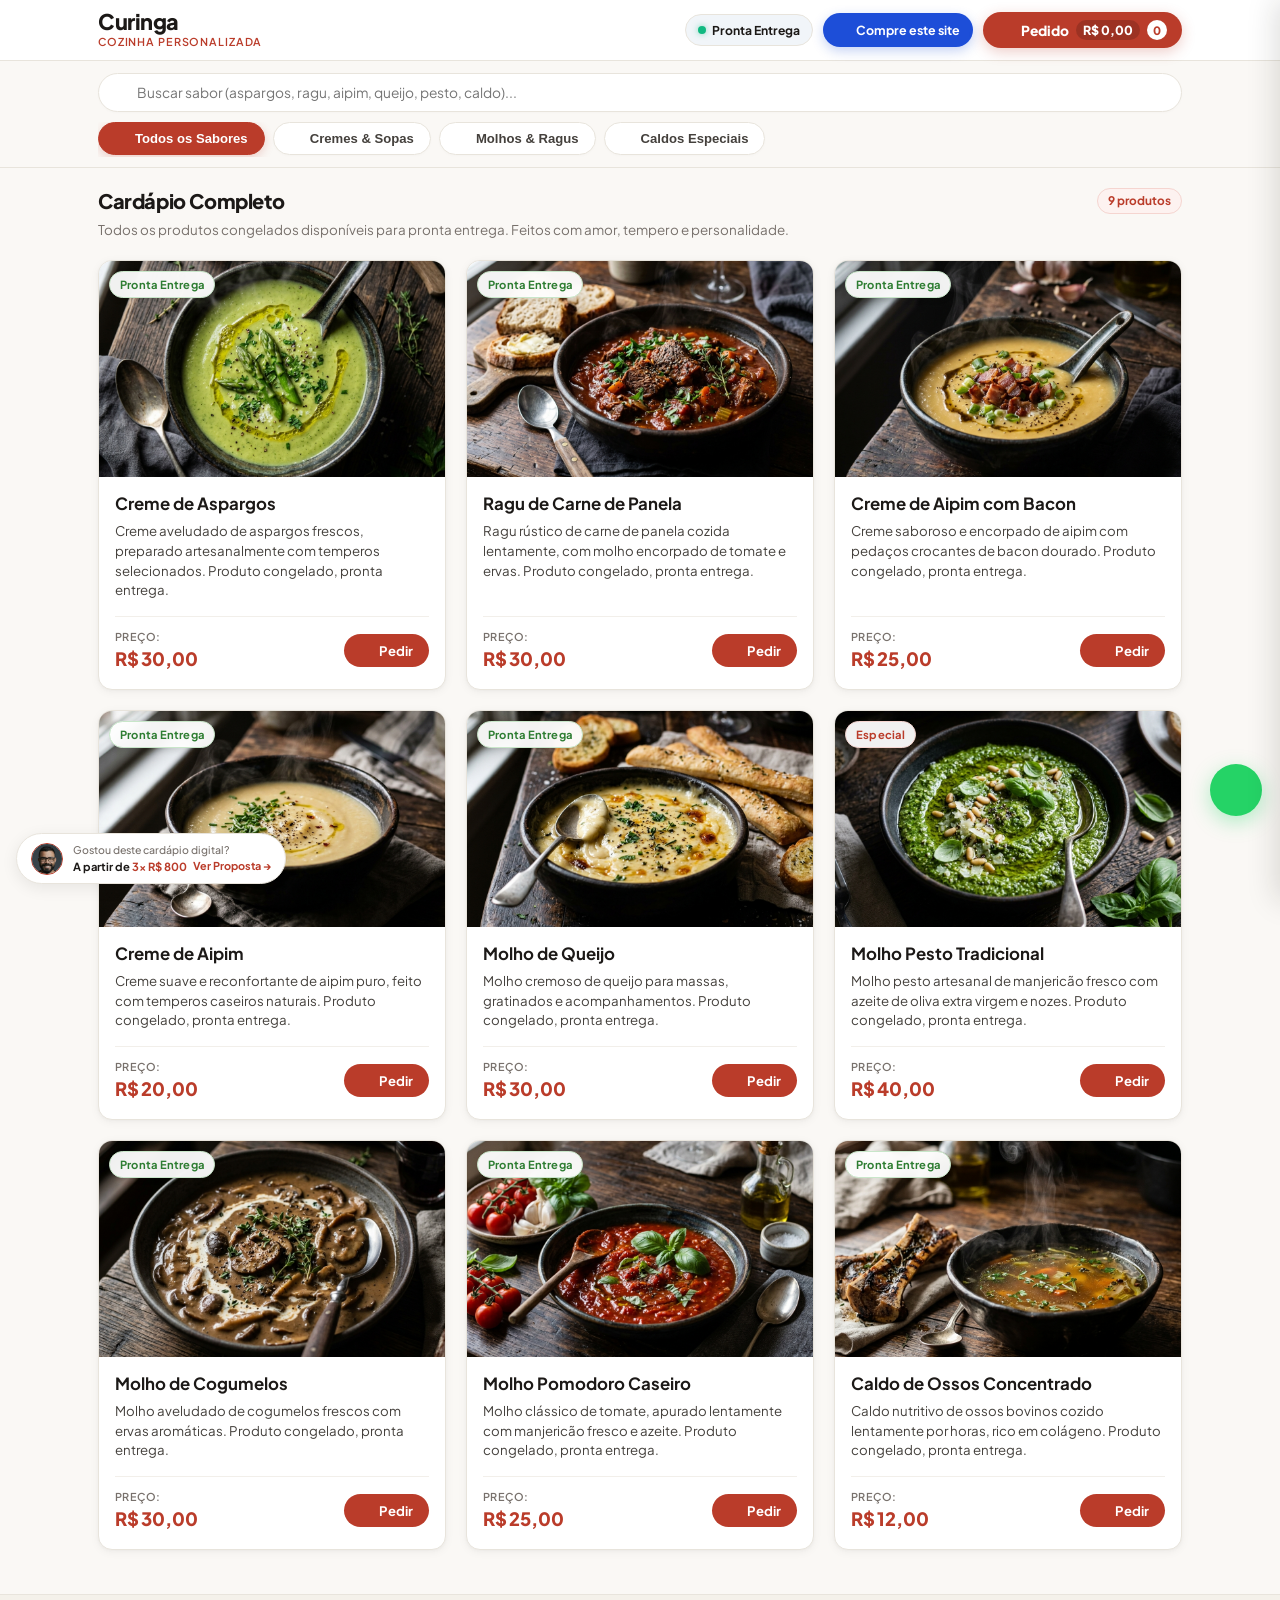
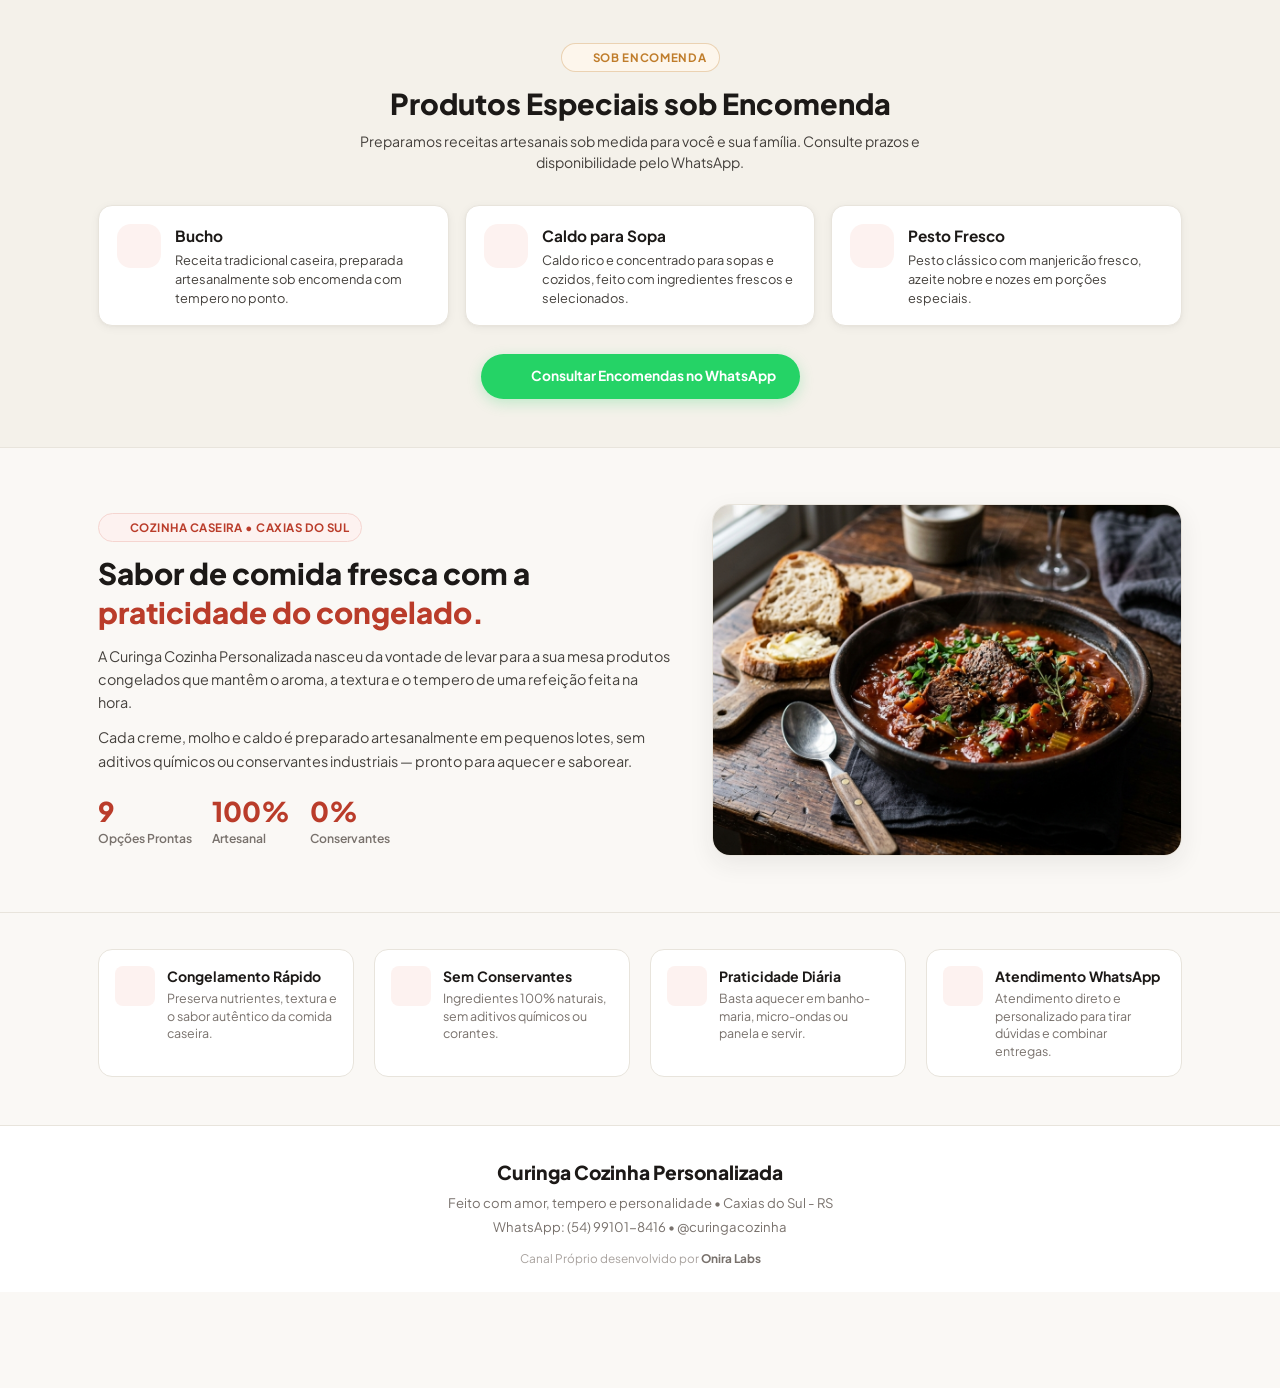
==== commit 1a00d783: "feat(curinga): restaura cabecalho padrao com botao de pedido no topo e remove hero banner" ====
--- a/index.html
+++ b/index.html
@@ -4,7 +4,7 @@
     <meta charset="UTF-8">
     <meta name="viewport" content="width=device-width, initial-scale=1.0, maximum-scale=1.0, user-scalable=no, viewport-fit=cover">
     <title>Curinga Cozinha Personalizada | Congelados Artesanais</title>
-    <meta name="description" content="Curinga Cozinha Personalizada — Cremes, molhos e caldos congelados artesanais feitos com amor, tempero e personalidade. Peça direto pelo WhatsApp! (54) 99101-8416">
+    <meta name="description" content="Curinga Cozinha Personalizada — Cremes, molhos e caldos congelados artesanais feitos com amor, tempero e personalidade em Caxias do Sul. Peça pelo WhatsApp!">
     <meta name="theme-color" content="#FAF8F5">
 
     <!-- Open Graph / Social -->
@@ -22,78 +22,69 @@
     <script src="https://unpkg.com/lucide@latest"></script>
 
     <!-- Stylesheet -->
-    <link rel="stylesheet" href="style.css?v=2.0">
+    <link rel="stylesheet" href="style.css?v=2.1">
+    <link rel="manifest" href="manifest.json">
 </head>
 <body>
 
-    <!-- Hero Banner (Starts at Top — No Header) -->
-    <section class="hero-banner">
-        <div class="container hero-content">
-            <div class="hero-top-badge">
-                <i data-lucide="sparkles" style="width:13px;height:13px;"></i>
-                <span>Cozinha Artesanal &bull; Caxias do Sul</span>
-            </div>
-
-            <div class="hero-brand-block">
-                <h1 class="hero-brand-name">Curinga</h1>
-                <p class="hero-brand-tagline">Cozinha Personalizada</p>
-            </div>
-
-            <h2 class="hero-title">
-                Feito com amor, tempero<br>e <span>personalidade.</span>
-            </h2>
-
-            <p class="hero-subtitle">
-                Cremes, molhos, ragus e caldos congelados artesanais. Sabor caseiro de verdade, ingredientes selecionados e sem conservantes artificiais.
-            </p>
-
-            <div class="hero-badges">
-                <div class="hero-badge">
-                    <i data-lucide="snowflake" style="width:15px;height:15px;"></i>
-                    <span>Pronta Entrega</span>
-                </div>
-                <div class="hero-badge">
-                    <i data-lucide="leaf" style="width:15px;height:15px;"></i>
-                    <span>Sem Conservantes</span>
-                </div>
-                <div class="hero-badge">
-                    <i data-lucide="map-pin" style="width:15px;height:15px;"></i>
-                    <span>Caxias do Sul - RS</span>
-                </div>
-                <div class="hero-badge">
-                    <i data-lucide="credit-card" style="width:15px;height:15px;"></i>
-                    <span>PIX, Cartão e Dinheiro</span>
-                </div>
-            </div>
-
-            <div class="hero-cta-row">
-                <a href="https://wa.me/5554991018416?text=Ol%C3%A1!%20Gostaria%20de%20saber%20mais%20sobre%20os%20produtos%20congelados%20da%20Curinga" target="_blank" rel="noopener noreferrer" class="btn-hero-wa">
-                    <i data-lucide="message-circle" style="width:18px;height:18px;"></i>
-                    <span>Falar no WhatsApp &bull; (54) 99101-8416</span>
+    <!-- Cabeçalho Padrão Onira.fly (Sticky Top) -->
+    <header class="site-header">
+        <div class="container nav-container">
+            <a href="index.html" class="brand-wrapper" aria-label="Página Inicial Curinga Cozinha">
+                <div class="brand-text-block">
+                    <span class="brand-logo-name">Curinga</span>
+                    <span class="brand-logo-sub">Cozinha Personalizada</span>
+                </div>
+                <h1 class="sr-only">Curinga Cozinha Personalizada — Congelados Artesanais</h1>
+            </a>
+
+            <div class="nav-actions">
+                <!-- Status do Estabelecimento -->
+                <div class="status-compact" id="header-status">
+                    <span class="status-dot"></span>
+                    <span class="status-text">Pronta Entrega</span>
+                </div>
+
+                <!-- Botão Compre esse site -->
+                <a href="proposta.html" class="btn-buy-site" title="Compre este site pronto para o seu negócio">
+                    <i data-lucide="zap" style="width:14px;height:14px;color:#FEF08A;fill:#FEF08A;"></i>
+                    <span class="btn-buy-text">Compre este site</span>
                 </a>
-            </div>
-        </div>
-    </section>
+
+                <!-- Botão Carrinho / Pedido no Topo -->
+                <button type="button" class="btn-cart-trigger" id="btn-cart-nav" onclick="window.openCart()" aria-label="Ver Carrinho de Pedidos">
+                    <i data-lucide="shopping-bag" style="width:16px;height:16px;"></i>
+                    <span class="cart-btn-label">Pedido</span>
+                    <span class="cart-total-header" id="cart-total-nav">R$ 0,00</span>
+                    <span class="cart-count-badge" id="cart-count">0</span>
+                </button>
+            </div>
+        </div>
+    </header>
+
+    <!-- (HERO ELIMINADO — A PÁGINA VAI DIRETO AO CARDÁPIO E NAVEGAÇÃO) -->
 
     <main>
-        <!-- Category Navigation & Search -->
+        <!-- Category Navigation & Search Bar (Sticky Below Header) -->
         <section class="catalog-nav-section">
             <div class="container">
-                <div class="catalog-nav-inner" id="category-nav">
-                    <!-- Injected by app.js -->
-                </div>
-
+                <!-- Barra de Busca -->
                 <div class="search-box-wrap">
                     <i data-lucide="search" class="search-icon"></i>
-                    <input type="text" id="search-input" class="search-input" placeholder="Buscar creme, molho, caldo..." oninput="window.handleSearch(event)">
+                    <input type="text" id="search-input" class="search-input" placeholder="Buscar sabor (aspargos, ragu, aipim, queijo, pesto, caldo)..." oninput="window.handleSearch(event)">
                     <button type="button" class="btn-clear-search" id="btn-clear-search" onclick="window.clearSearch()" style="display:none;" aria-label="Limpar busca">
                         <i data-lucide="x" style="width:16px;height:16px;"></i>
                     </button>
                 </div>
+
+                <!-- Pílulas de Categorias -->
+                <nav class="catalog-nav-inner" id="category-nav" aria-label="Categorias de Produtos">
+                    <!-- Injected by app.js -->
+                </nav>
             </div>
         </section>
 
-        <!-- Concept Banner -->
+        <!-- Concept Banner (Contexto da Categoria Selecionada) -->
         <section class="concept-banner">
             <div class="container">
                 <div class="concept-inner">
@@ -101,12 +92,12 @@
                     <span class="catalog-count-pill" id="products-count-badge">9 produtos</span>
                 </div>
                 <p class="concept-desc" id="category-concept-desc">
-                    Todos os produtos congelados disponíveis para pronta entrega. Feitos com amor, tempero e personalidade.
+                    Todos os produtos congelados artesanais disponíveis para pronta entrega em Caxias do Sul.
                 </p>
             </div>
         </section>
 
-        <!-- Product Grid -->
+        <!-- Grid de Produtos Claros -->
         <section class="catalog-section">
             <div class="container">
                 <div class="catalog-grid" id="catalog-grid">
@@ -116,7 +107,7 @@
         </section>
     </main>
 
-    <!-- Encomendas Section -->
+    <!-- Seção de Encomendas Especiais -->
     <section class="encomendas-section">
         <div class="container">
             <div class="encomendas-header">
@@ -126,7 +117,7 @@
                 </span>
                 <h2 class="section-title">Produtos Especiais sob Encomenda</h2>
                 <p class="section-subtitle">
-                    Preparamos receitas sob medida para a sua família ou evento. Consulte prazos e disponibilidade no WhatsApp.
+                    Preparamos receitas artesanais sob medida para você e sua família. Consulte prazos e disponibilidade pelo WhatsApp.
                 </p>
             </div>
 
@@ -147,7 +138,7 @@
                     </div>
                     <div class="encomenda-info">
                         <h3>Caldo para Sopa</h3>
-                        <p>Caldo rico e concentrado para sopas e cozidos, feito com ingredientes naturais selecionados.</p>
+                        <p>Caldo rico e concentrado para sopas e cozidos, feito com ingredientes frescos e selecionados.</p>
                     </div>
                 </div>
 
@@ -163,7 +154,7 @@
             </div>
 
             <div style="text-align: center;">
-                <a href="https://wa.me/5554991018416?text=Ol%C3%A1!%20Gostaria%20de%20fazer%20uma%20encomenda%20especial%20na%20Curinga%20Cozinha.%20Poderia%20me%20informar%20sobre%20prazos%20e%20valores%3F" target="_blank" rel="noopener noreferrer" class="btn-encomenda">
+                <a href="https://wa.me/5554991018416?text=Ol%C3%A1!%20Gostaria%20de%20consultar%20sobre%20encomendas%20especiais%20na%20Curinga%20Cozinha%20(Bucho%2C%20Caldo%20para%20Sopa%20ou%20Pesto)." target="_blank" rel="noopener noreferrer" class="btn-encomenda">
                     <i data-lucide="message-circle" style="width:18px;height:18px;"></i>
                     <span>Consultar Encomendas no WhatsApp</span>
                 </a>
@@ -171,17 +162,17 @@
         </div>
     </section>
 
-    <!-- Story Section -->
+    <!-- História & Proposta de Valor -->
     <section class="story-section">
         <div class="container">
             <div class="story-grid">
                 <div class="story-content">
                     <span class="story-badge">
-                        <i data-lucide="heart" style="width:13px;height:13px;"></i> Cozinha Caseira &amp; Prática
+                        <i data-lucide="heart" style="width:13px;height:13px;"></i> Cozinha Caseira &bull; Caxias do Sul
                     </span>
                     <h2 class="story-title">Sabor de comida fresca com a <span>praticidade do congelado.</span></h2>
                     <p class="story-p">A Curinga Cozinha Personalizada nasceu da vontade de levar para a sua mesa produtos congelados que mantêm o aroma, a textura e o tempero de uma refeição feita na hora.</p>
-                    <p class="story-p">Cada creme, molho e caldo é preparado em pequenos lotes artesanais, sem aditivos químicos ou conservantes industriais — pronto para descongelar, aquecer e saborear.</p>
+                    <p class="story-p">Cada creme, molho e caldo é preparado artesanalmente em pequenos lotes, sem aditivos químicos ou conservantes industriais — pronto para aquecer e saborear.</p>
 
                     <div class="story-stats-row">
                         <div class="stat-box">
@@ -206,7 +197,7 @@
         </div>
     </section>
 
-    <!-- Trust Badges -->
+    <!-- Badges de Confiança -->
     <section class="trust-section">
         <div class="container">
             <div class="trust-grid">
@@ -216,7 +207,7 @@
                     </div>
                     <div>
                         <h3>Congelamento Rápido</h3>
-                        <p>Preserva nutrientes, textura e sabor autêntico de comida caseira.</p>
+                        <p>Preserva nutrientes, textura e o sabor autêntico da comida caseira.</p>
                     </div>
                 </div>
 
@@ -226,7 +217,7 @@
                     </div>
                     <div>
                         <h3>Sem Conservantes</h3>
-                        <p>Ingredientes 100% naturais, sem corantes ou conservantes químicos.</p>
+                        <p>Ingredientes 100% naturais, sem aditivos químicos ou corantes.</p>
                     </div>
                 </div>
 
@@ -245,15 +236,15 @@
                         <i data-lucide="message-circle" style="width:22px;height:22px;"></i>
                     </div>
                     <div>
-                        <h3>Atendimento Direto</h3>
-                        <p>Fale direto conosco pelo WhatsApp para tirar dúvidas e combinar entregas.</p>
+                        <h3>Atendimento WhatsApp</h3>
+                        <p>Atendimento direto e personalizado para tirar dúvidas e combinar entregas.</p>
                     </div>
                 </div>
             </div>
         </div>
     </section>
 
-    <!-- Footer -->
+    <!-- Rodapé -->
     <footer class="site-footer">
         <div class="container">
             <div class="footer-brand">Curinga Cozinha Personalizada</div>
@@ -263,7 +254,7 @@
         </div>
     </footer>
 
-    <!-- Product Modal -->
+    <!-- Modal de Produto -->
     <div class="modal-overlay" id="product-modal">
         <div class="modal-card" onclick="event.stopPropagation();">
             <button type="button" class="modal-close" onclick="window.closeProductModal()" aria-label="Fechar">
@@ -297,10 +288,10 @@
         </div>
     </div>
 
-    <!-- Cart Overlay -->
+    <!-- Overlay do Carrinho -->
     <div class="cart-overlay" id="cart-overlay" onclick="window.closeCart()"></div>
 
-    <!-- Cart Drawer -->
+    <!-- Drawer Lateral do Carrinho -->
     <div class="cart-drawer" id="cart-drawer">
         <div class="cart-header">
             <span class="cart-header-title">Seu Pedido</span>
@@ -309,16 +300,16 @@
             </button>
         </div>
 
-        <!-- Cart Items -->
+        <!-- Itens do Carrinho -->
         <div class="cart-items-list" id="cart-items-list"></div>
 
-        <!-- Client Name -->
+        <!-- Nome do Cliente -->
         <div class="cart-form-group">
             <label class="cart-label" for="client-name">Seu Nome</label>
             <input type="text" id="client-name" class="cart-input" placeholder="Informe seu nome">
         </div>
 
-        <!-- Payment -->
+        <!-- Forma de Pagamento -->
         <div class="cart-form-group">
             <span class="cart-label">Forma de Pagamento</span>
             <div class="payment-methods-grid">
@@ -341,7 +332,7 @@
             </div>
         </div>
 
-        <!-- Checkout -->
+        <!-- Finalização -->
         <div class="cart-checkout-section">
             <div class="cart-summary-row">
                 <span>Subtotal</span>
@@ -363,7 +354,7 @@
         </div>
     </div>
 
-    <!-- Mobile Floating Bar -->
+    <!-- Barra Flutuante Inferior de Pedido (Mobile) -->
     <div class="cart-floating-bar" id="cart-floating-bar" onclick="window.openCart()">
         <div class="floating-bar-left">
             <i data-lucide="shopping-bag" style="width:20px;height:20px;"></i>
@@ -376,12 +367,12 @@
         </div>
     </div>
 
-    <!-- WhatsApp Float Button -->
+    <!-- Botão Flutuante WhatsApp -->
     <a href="https://wa.me/5554991018416?text=Ol%C3%A1!%20Gostaria%20de%20saber%20mais%20sobre%20os%20produtos%20congelados%20da%20Curinga" target="_blank" rel="noopener noreferrer" class="whatsapp-float" title="Fale conosco no WhatsApp">
         <i data-lucide="message-circle" style="width:26px;height:26px;"></i>
     </a>
 
-    <!-- Floating Proposal Widget (Discreto) -->
+    <!-- Widget Proposta Comercial Onira (Discreto) -->
     <a href="proposta.html" class="onira-cta" id="onira-floating-cta" title="Ver proposta comercial do site">
         <img src="assets/jeff-avatar.webp" alt="Jefferson Motta" class="onira-avatar">
         <div class="onira-text-col">
@@ -393,7 +384,7 @@
         </div>
     </a>
 
-    <!-- App Script -->
+    <!-- Script da Aplicação -->
     <script src="app.js"></script>
 </body>
 </html>
--- a/style.css
+++ b/style.css
@@ -2,6 +2,7 @@
  * Curinga Cozinha Personalizada - Light & Clean Artisanal Design System
  * Congelados Artesanais com Personalidade
  * Cozinha Caseira • Caxias do Sul - RS
+ * Onira Labs Master Standard (Clean Light Theme)
  */
 
 :root {
@@ -11,22 +12,22 @@
     --primary-red-light: #FDF2F0;
     --primary-red-border: #F5D5D0;
 
-    --accent-gold: #C07D2B;         /* Warm Toasted Golden Honey */
+    --accent-gold: #C07D2B;         /* Warm Toasted Honey */
     --accent-gold-light: #FDF6EC;
     --accent-green: #2E7D32;        /* Fresh Herb Green */
     --accent-green-light: #E8F5E9;
     --accent-green-border: #C8E6C9;
 
-    /* Backgrounds: Warm, Clean, Approchable */
+    /* Backgrounds: Warm, Clean, Natural */
     --bg-page: #FAF8F5;             /* Warm clean cream stone */
     --bg-surface: #FFFFFF;          /* Pure White */
     --bg-card: #FFFFFF;             /* Crisp White Cards */
-    --bg-card-alt: #F4F1EA;         /* Subtle Warm Section Background */
+    --bg-card-alt: #F4F1EA;         /* Subtle Section Background */
     --bg-input: #FFFFFF;
 
     /* Texts: High Contrast, Natural, Crisp */
     --text-title: #1C1917;          /* Charcoal Black */
-    --text-main: #44403C;           /* Warm Dark Gray */
+    --text-main: #44403C;           /* Warm Dark Stone Gray */
     --text-muted: #78716C;          /* Medium Stone Gray */
     --text-light: #A8A29E;
 
@@ -66,7 +67,6 @@
     color: var(--text-main);
     font-family: var(--font-family);
     line-height: 1.5;
-    padding-top: 0; /* Header eliminated */
     padding-bottom: 96px; /* Space for mobile floating bar */
     -webkit-font-smoothing: antialiased;
 }
@@ -78,194 +78,200 @@
     padding: 0 18px;
 }
 
+.sr-only {
+    position: absolute;
+    width: 1px;
+    height: 1px;
+    padding: 0;
+    margin: -1px;
+    overflow: hidden;
+    clip: rect(0, 0, 0, 0);
+    border: 0;
+}
+
 /* ==========================================================================
-   Hero Banner (Top of Page)
+   Header Padrão Onira.fly (Sticky Top)
    ========================================================================== */
-.hero-banner {
-    background: linear-gradient(180deg, #FFFFFF 0%, #F5F1E8 100%);
+.site-header {
+    background: rgba(255, 255, 255, 0.98);
+    backdrop-filter: blur(12px);
+    -webkit-backdrop-filter: blur(12px);
     border-bottom: 1px solid var(--border);
-    padding: 44px 0 36px;
-    text-align: center;
-}
-
-.hero-content {
+    position: sticky;
+    top: 0;
+    z-index: 900;
+    padding: 10px 0;
+    transition: all 0.25s ease;
+}
+
+.nav-container {
+    display: flex;
+    align-items: center;
+    justify-content: space-between;
+    gap: 12px;
+}
+
+.brand-wrapper {
+    display: flex;
+    align-items: center;
+    text-decoration: none;
+    gap: 10px;
+    flex-shrink: 0;
+}
+
+.brand-text-block {
     display: flex;
     flex-direction: column;
-    align-items: center;
-    max-width: 760px;
-}
-
-.hero-top-badge {
-    display: inline-flex;
-    align-items: center;
-    gap: 7px;
-    padding: 6px 14px;
-    background: var(--primary-red-light);
-    border: 1px solid var(--primary-red-border);
-    border-radius: var(--radius-pill);
-    font-size: 0.74rem;
-    font-weight: 700;
-    color: var(--primary-red);
-    letter-spacing: 0.04em;
-    text-transform: uppercase;
-    margin-bottom: 14px;
-}
-
-.hero-brand-block {
-    margin-bottom: 12px;
-}
-
-.hero-brand-name {
-    font-size: clamp(2.2rem, 5vw, 3.2rem);
-    font-weight: 800;
-    color: var(--text-title);
-    letter-spacing: -0.03em;
+}
+
+.brand-logo-name {
+    font-size: 1.35rem;
+    font-weight: 800;
+    color: var(--text-title);
+    letter-spacing: -0.02em;
     line-height: 1.1;
 }
 
-.hero-brand-tagline {
-    font-size: 0.92rem;
+.brand-logo-sub {
+    font-size: 0.68rem;
     font-weight: 600;
     color: var(--primary-red);
-    letter-spacing: 0.12em;
     text-transform: uppercase;
-    margin-top: 2px;
-}
-
-.hero-title {
-    font-size: clamp(1.25rem, 3vw, 1.7rem);
-    font-weight: 700;
-    color: var(--text-title);
-    line-height: 1.3;
-    margin-bottom: 12px;
-}
-
-.hero-title span {
+    letter-spacing: 0.08em;
+}
+
+.nav-actions {
+    display: flex;
+    align-items: center;
+    gap: 10px;
+}
+
+.status-compact {
+    display: flex;
+    align-items: center;
+    gap: 6px;
+    background: #F1F5F9;
+    border: 1px solid var(--border);
+    padding: 6px 12px;
+    border-radius: var(--radius-pill);
+    font-size: 0.76rem;
+    font-weight: 700;
+    color: var(--text-title);
+}
+
+.status-dot {
+    width: 8px;
+    height: 8px;
+    border-radius: 50%;
+    background: #10B981;
+    box-shadow: 0 0 6px rgba(16, 185, 129, 0.5);
+    animation: statusPulse 2s infinite;
+}
+
+@keyframes statusPulse {
+    0%, 100% { transform: scale(1); opacity: 1; }
+    50% { transform: scale(1.2); opacity: 0.75; }
+}
+
+.btn-buy-site {
+    display: inline-flex;
+    align-items: center;
+    gap: 6px;
+    background: #1D4ED8;
+    color: #FFFFFF;
+    text-decoration: none;
+    padding: 8px 13px;
+    border-radius: var(--radius-pill);
+    font-size: 0.78rem;
+    font-weight: 700;
+    box-shadow: 0 4px 12px rgba(29, 78, 216, 0.25);
+    transition: all 0.2s ease;
+    white-space: nowrap;
+}
+
+.btn-buy-site:hover {
+    background: #2563EB;
+    transform: translateY(-1px);
+}
+
+.btn-cart-trigger {
+    display: flex;
+    align-items: center;
+    gap: 7px;
+    background: var(--primary-red);
+    color: #FFFFFF;
+    border: none;
+    padding: 8px 15px;
+    border-radius: var(--radius-pill);
+    font-family: var(--font-family);
+    font-size: 0.86rem;
+    font-weight: 800;
+    cursor: pointer;
+    box-shadow: 0 4px 14px rgba(186, 60, 42, 0.25);
+    transition: all 0.2s ease;
+    white-space: nowrap;
+}
+
+.btn-cart-trigger:hover {
+    background: var(--primary-red-hover);
+    transform: translateY(-1px);
+}
+
+.cart-total-header {
+    background: rgba(0, 0, 0, 0.16);
+    padding: 2px 7px;
+    border-radius: var(--radius-pill);
+    font-size: 0.78rem;
+    font-weight: 800;
+}
+
+.cart-count-badge {
+    background: #FFFFFF;
     color: var(--primary-red);
-}
-
-.hero-subtitle {
-    font-size: 0.94rem;
-    color: var(--text-main);
-    line-height: 1.6;
-    max-width: 600px;
-    margin-bottom: 22px;
-}
-
-.hero-badges {
-    display: flex;
-    flex-wrap: wrap;
+    min-width: 20px;
+    height: 20px;
+    padding: 0 5px;
+    border-radius: var(--radius-pill);
+    font-size: 0.72rem;
+    font-weight: 900;
+    display: flex;
+    align-items: center;
     justify-content: center;
-    gap: 8px;
-    margin-bottom: 22px;
-}
-
-.hero-badge {
-    display: inline-flex;
-    align-items: center;
-    gap: 6px;
-    padding: 7px 14px;
-    background: var(--bg-surface);
-    border: 1px solid var(--border);
-    border-radius: var(--radius-pill);
-    font-size: 0.78rem;
-    font-weight: 600;
-    color: var(--text-main);
-    box-shadow: 0 1px 3px rgba(0, 0, 0, 0.04);
-}
-
-.hero-badge i {
-    color: var(--primary-red);
-}
-
-.hero-cta-row {
-    margin-top: 4px;
-}
-
-.btn-hero-wa {
-    display: inline-flex;
-    align-items: center;
-    gap: 8px;
-    padding: 12px 22px;
-    background: #25D366;
-    color: #FFFFFF;
-    font-size: 0.88rem;
-    font-weight: 700;
-    border-radius: var(--radius-pill);
-    text-decoration: none;
-    box-shadow: 0 4px 14px rgba(37, 211, 102, 0.28);
-    transition: all 0.2s ease;
-}
-
-.btn-hero-wa:hover {
-    background: #1FB855;
-    transform: translateY(-2px);
-    box-shadow: 0 6px 18px rgba(37, 211, 102, 0.35);
+}
+
+@media (max-width: 640px) {
+    .status-compact {
+        display: none;
+    }
+    .btn-buy-text {
+        display: none;
+    }
+    .btn-buy-site {
+        padding: 8px;
+    }
+    .cart-btn-label {
+        display: none;
+    }
 }
 
 /* ==========================================================================
-   Category Nav & Search Bar
+   Catalog Nav Section: Busca & Categorias (Sticky Abaixo do Header)
    ========================================================================== */
 .catalog-nav-section {
     position: sticky;
-    top: 0;
-    z-index: 100;
-    background: rgba(250, 248, 245, 0.96);
+    top: 58px;
+    z-index: 850;
+    background: rgba(250, 248, 245, 0.98);
     backdrop-filter: blur(12px);
+    -webkit-backdrop-filter: blur(12px);
     border-bottom: 1px solid var(--border);
-    padding: 14px 0;
-}
-
-.catalog-nav-inner {
-    display: flex;
-    align-items: center;
-    gap: 8px;
-    overflow-x: auto;
-    padding-bottom: 4px;
-    scrollbar-width: none;
-}
-
-.catalog-nav-inner::-webkit-scrollbar {
-    display: none;
-}
-
-.cat-pill {
-    display: inline-flex;
-    align-items: center;
-    gap: 6px;
-    padding: 9px 18px;
-    background: var(--bg-surface);
-    border: 1px solid var(--border);
-    border-radius: var(--radius-pill);
-    font-size: 0.84rem;
-    font-weight: 600;
-    color: var(--text-main);
-    cursor: pointer;
-    white-space: nowrap;
-    transition: all 0.2s ease;
-    box-shadow: 0 1px 3px rgba(0,0,0,0.03);
-}
-
-.cat-pill:hover {
-    background: #F4F1EA;
-    border-color: #DCD6CC;
-}
-
-.cat-pill.active {
-    background: var(--primary-red);
-    border-color: var(--primary-red);
-    color: #FFFFFF;
-    box-shadow: 0 3px 10px rgba(186, 60, 42, 0.25);
-}
-
-.cat-pill.active i {
-    color: #FFFFFF;
+    padding: 12px 0 10px;
 }
 
 .search-box-wrap {
     position: relative;
-    margin-top: 10px;
     width: 100%;
+    margin-bottom: 10px;
 }
 
 .search-icon {
@@ -285,7 +291,7 @@
     background: var(--bg-surface);
     border: 1px solid var(--border);
     border-radius: var(--radius-pill);
-    font-size: 0.85rem;
+    font-size: 0.86rem;
     color: var(--text-title);
     font-family: var(--font-family);
     outline: none;
@@ -309,11 +315,57 @@
     color: var(--text-muted);
 }
 
+.catalog-nav-inner {
+    display: flex;
+    align-items: center;
+    gap: 8px;
+    overflow-x: auto;
+    padding-bottom: 2px;
+    scrollbar-width: none;
+}
+
+.catalog-nav-inner::-webkit-scrollbar {
+    display: none;
+}
+
+.cat-pill {
+    display: inline-flex;
+    align-items: center;
+    gap: 6px;
+    padding: 8px 16px;
+    background: var(--bg-surface);
+    border: 1px solid var(--border);
+    border-radius: var(--radius-pill);
+    font-size: 0.82rem;
+    font-weight: 600;
+    color: var(--text-main);
+    cursor: pointer;
+    white-space: nowrap;
+    transition: all 0.2s ease;
+    box-shadow: 0 1px 3px rgba(0,0,0,0.02);
+}
+
+.cat-pill:hover {
+    background: #F4F1EA;
+    border-color: #DCD6CC;
+}
+
+.cat-pill.active {
+    background: var(--primary-red);
+    border-color: var(--primary-red);
+    color: #FFFFFF;
+    box-shadow: 0 3px 10px rgba(186, 60, 42, 0.22);
+}
+
+.cat-pill.active i {
+    color: #FFFFFF;
+}
+
 /* ==========================================================================
    Concept Banner
    ========================================================================== */
 .concept-banner {
-    padding: 22px 0 10px;
+    padding: 18px 0 8px;
 }
 
 .concept-inner {
@@ -337,7 +389,7 @@
     color: var(--primary-red);
     background: var(--primary-red-light);
     border: 1px solid var(--primary-red-border);
-    padding: 4px 12px;
+    padding: 3px 10px;
     border-radius: var(--radius-pill);
 }
 
@@ -348,10 +400,10 @@
 }
 
 /* ==========================================================================
-   Product Grid & Cards (Cards Claros)
+   Product Grid & Cards (Cards Claros & Apetitosos)
    ========================================================================== */
 .catalog-section {
-    padding: 14px 0 44px;
+    padding: 12px 0 44px;
 }
 
 .catalog-grid {
@@ -1257,7 +1309,7 @@
 }
 
 /* ==========================================================================
-   Mobile Floating Bar
+   Barra Flutuante Inferior de Pedido (Mobile)
    ========================================================================== */
 .cart-floating-bar {
     position: fixed;
@@ -1313,7 +1365,7 @@
 }
 
 /* ==========================================================================
-   WhatsApp Floating Button
+   Botão Flutuante WhatsApp
    ========================================================================== */
 .whatsapp-float {
     position: fixed;
@@ -1339,7 +1391,7 @@
 }
 
 /* ==========================================================================
-   Onira Proposal Widget (Discreto)
+   Widget Proposta Comercial Onira (Discreto)
    ========================================================================== */
 .onira-cta {
     position: fixed;
@@ -1406,7 +1458,7 @@
 
 @media (max-width: 640px) {
     .onira-cta {
-        display: none; /* Keep clean on mobile to avoid clutter */
+        display: none; /* Mantém limpo no mobile para evitar poluição */
     }
 }
 
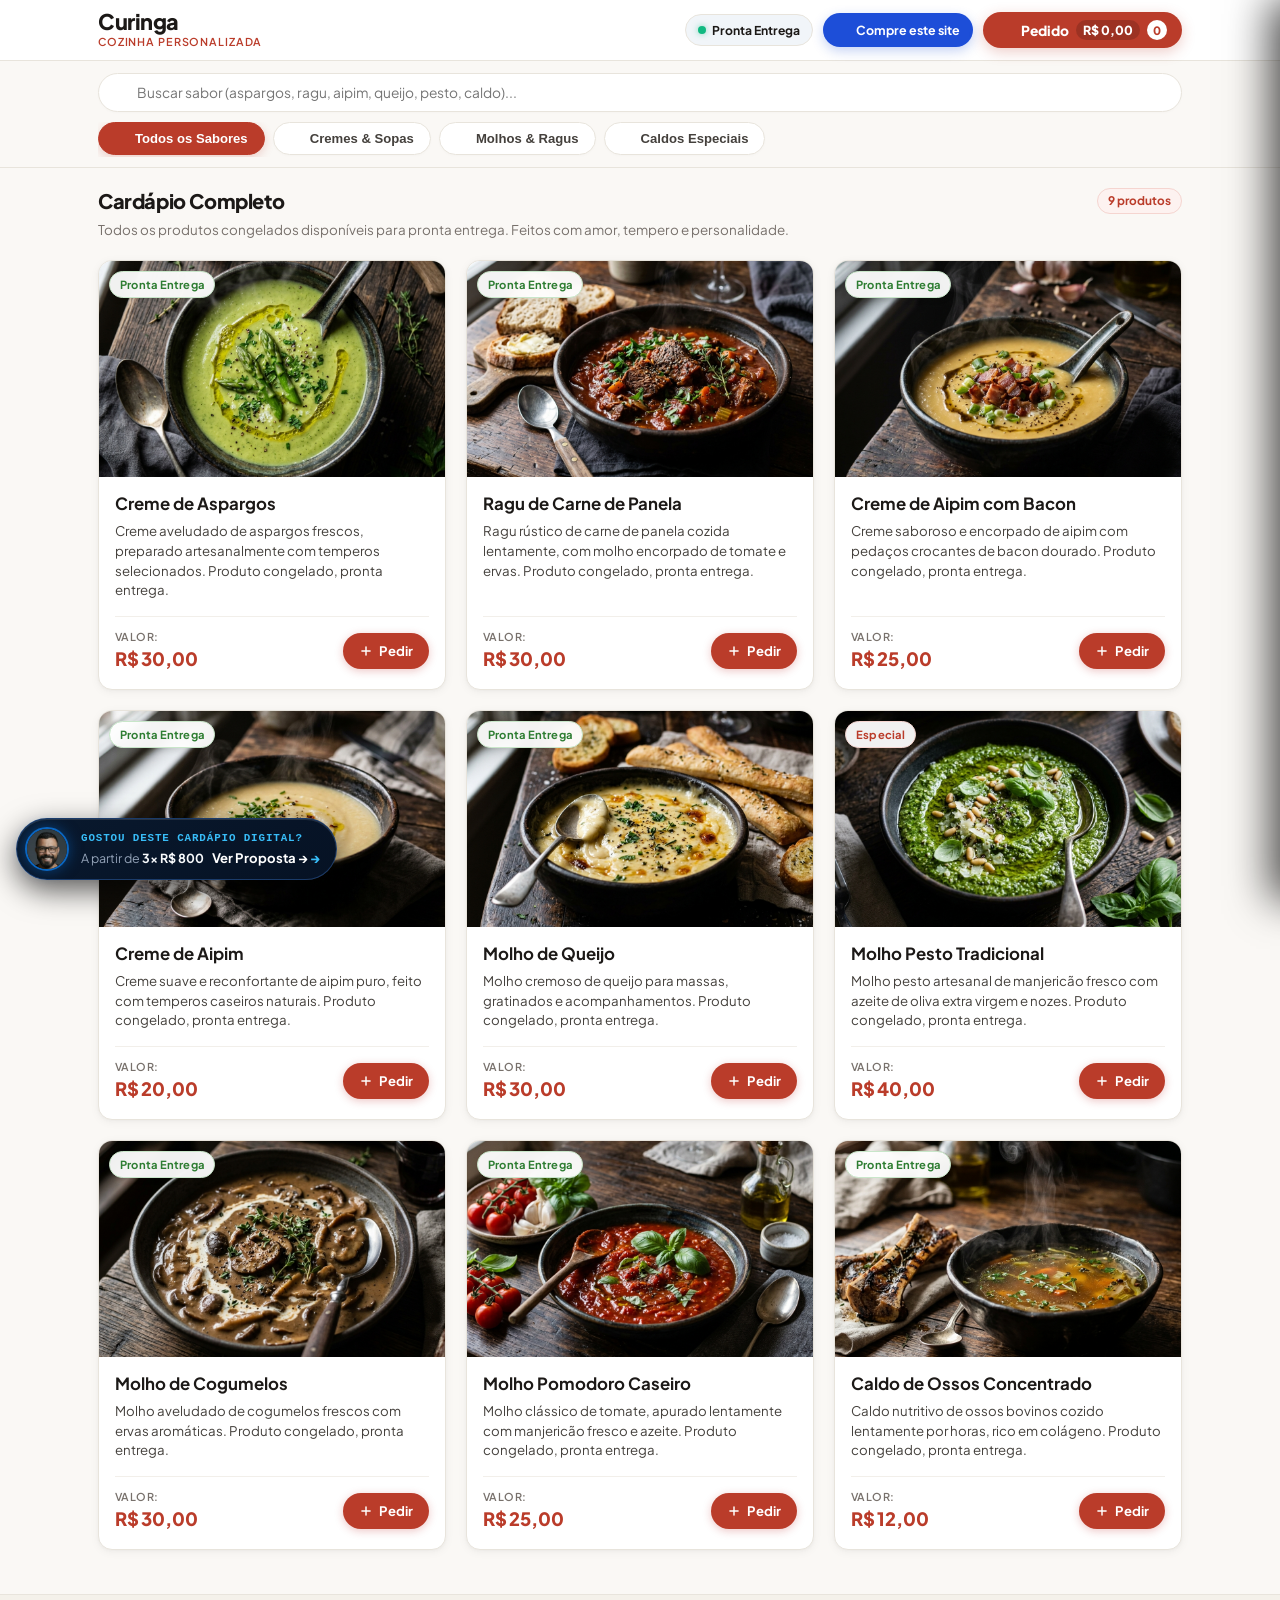
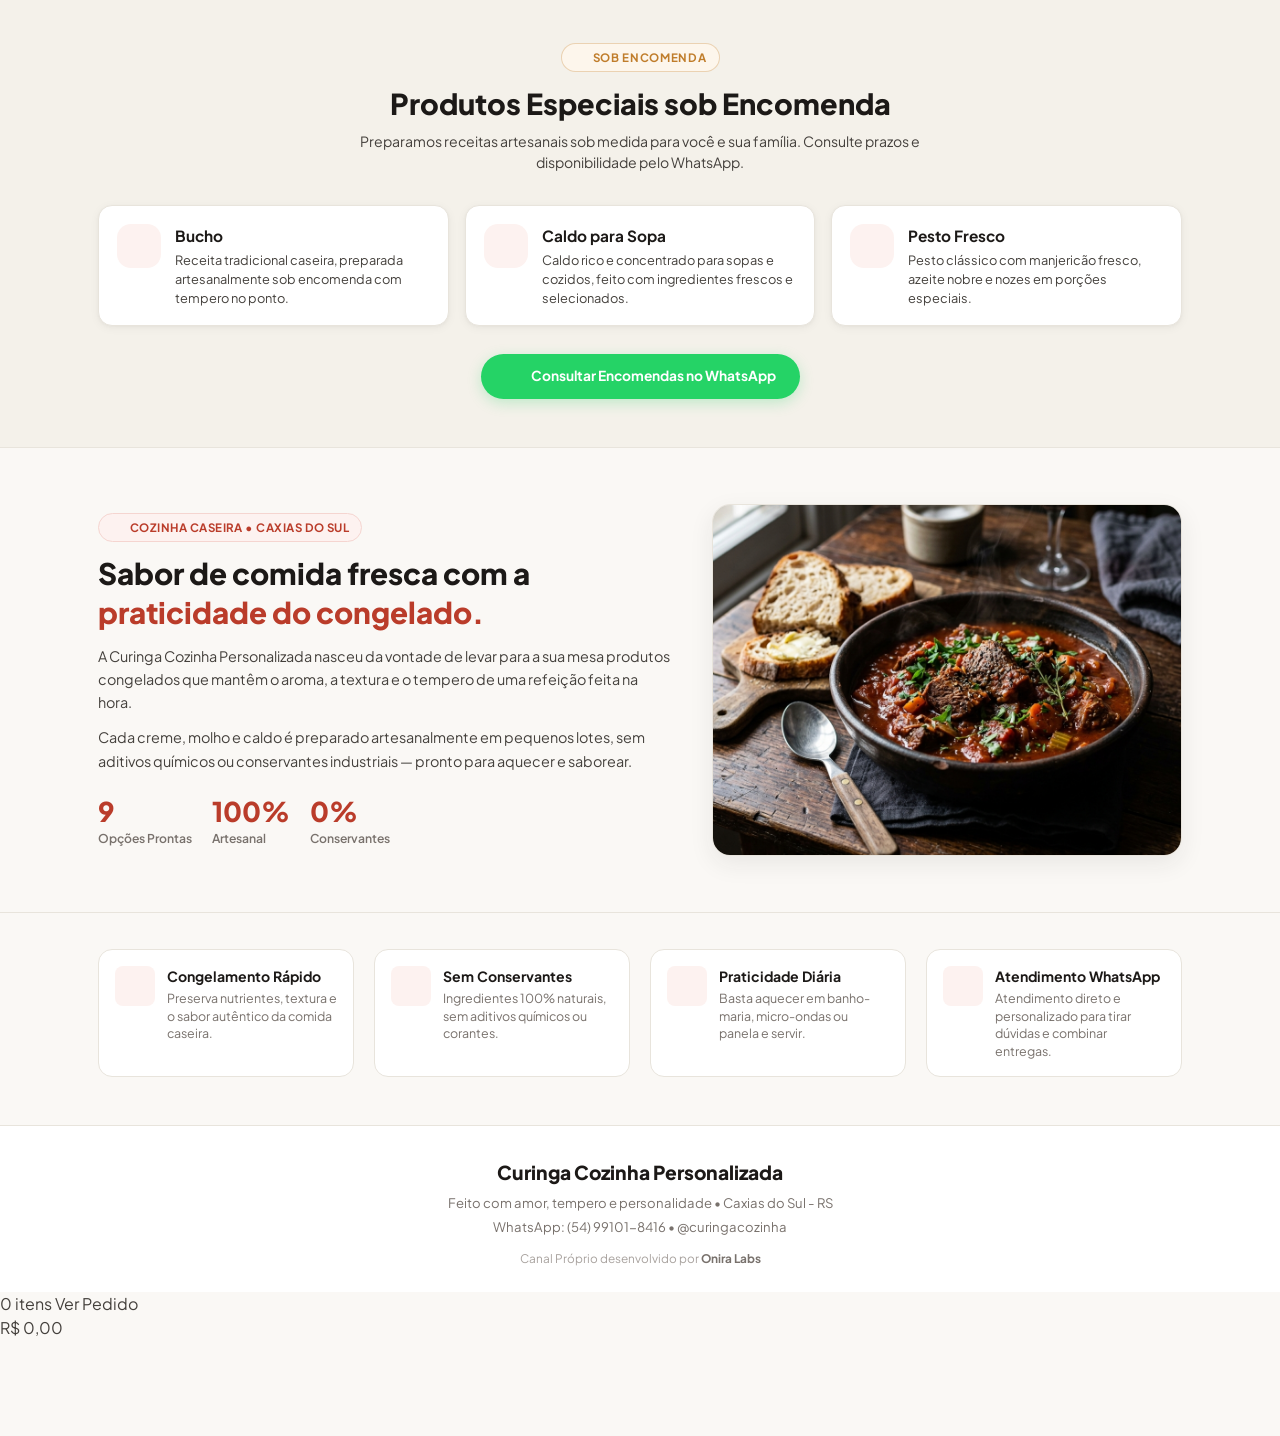
==== commit ce6df02a: "fix(curinga): restaura lixeiras dentro e fora do carrinho, remove scroll interno nos itens e estabil" ====
--- a/index.html
+++ b/index.html
@@ -50,6 +50,11 @@
                     <i data-lucide="zap" style="width:14px;height:14px;color:#FEF08A;fill:#FEF08A;"></i>
                     <span class="btn-buy-text">Compre este site</span>
                 </a>
+
+                <!-- Botão Limpar Pedido / Lixeira Topo -->
+                <button type="button" class="btn-header-trash" id="btn-header-trash" onclick="window.clearCart()" title="Limpar pedido" aria-label="Limpar pedido" style="display:none;">
+                    <i data-lucide="trash-2" style="width:16px;height:16px;"></i>
+                </button>
 
                 <!-- Botão Carrinho / Pedido no Topo -->
                 <button type="button" class="btn-cart-trigger" id="btn-cart-nav" onclick="window.openCart()" aria-label="Ver Carrinho de Pedidos">
@@ -294,10 +299,18 @@
     <!-- Drawer Lateral do Carrinho -->
     <div class="cart-drawer" id="cart-drawer">
         <div class="cart-header">
-            <span class="cart-header-title">Seu Pedido</span>
-            <button type="button" class="btn-close-cart" onclick="window.closeCart()" aria-label="Fechar Carrinho">
-                <i data-lucide="x" style="width:18px;height:18px;"></i>
-            </button>
+            <span class="cart-header-title">
+                <i data-lucide="shopping-bag" style="width:18px;height:18px;color:#EF4444;"></i>
+                <span>Seu Pedido</span>
+            </span>
+            <div class="cart-header-actions">
+                <button type="button" class="btn-header-trash" id="btn-drawer-trash" onclick="window.clearCart()" title="Limpar todo o pedido" aria-label="Limpar todo o pedido" style="display:none;">
+                    <i data-lucide="trash-2" style="width:16px;height:16px;"></i>
+                </button>
+                <button type="button" class="btn-close-cart" onclick="window.closeCart()" aria-label="Fechar Carrinho">
+                    <i data-lucide="x" style="width:18px;height:18px;"></i>
+                </button>
+            </div>
         </div>
 
         <!-- Itens do Carrinho -->
@@ -348,9 +361,7 @@
                 <span>Enviar Pedido no WhatsApp</span>
             </button>
 
-            <div class="cart-onira-tag">
-                Curinga Cozinha Personalizada &bull; (54) 99101-8416
-            </div>
+            <div class="cart-onira-tag">Tecnologia by <strong>Onira Labs</strong></div>
         </div>
     </div>
 
--- a/style.css
+++ b/style.css
@@ -1058,20 +1058,24 @@
     background: var(--primary-red-hover);
 }
 
+
 /* ==========================================================================
-   Cart Drawer
+   Cart Drawer (DARK MODE ROBUSTO & COMPLETO)
    ========================================================================== */
 .cart-overlay {
     position: fixed;
     inset: 0;
-    background: rgba(28, 25, 23, 0.6);
-    backdrop-filter: blur(4px);
-    z-index: 1010;
+    background: rgba(8, 7, 7, 0.78);
+    backdrop-filter: blur(6px);
+    z-index: 1040;
     display: none;
+    opacity: 0;
+    transition: opacity 0.25s ease;
 }
 
 .cart-overlay.open {
-    display: block;
+    display: block !important;
+    opacity: 1 !important;
 }
 
 .cart-drawer {
@@ -1080,145 +1084,213 @@
     right: 0;
     bottom: 0;
     width: 100%;
-    max-width: 420px;
-    background: #FFFFFF;
-    z-index: 1020;
+    max-width: 440px;
+    height: 100vh;
+    height: 100dvh;
+    background: #121110;
+    color: #F5F2EC;
+    z-index: 1050;
+    box-shadow: -10px 0 40px rgba(0, 0, 0, 0.7);
+    border-left: 1px solid rgba(255, 255, 255, 0.08);
     display: flex;
     flex-direction: column;
-    box-shadow: var(--shadow-drawer);
     transform: translateX(100%);
     transition: transform 0.28s cubic-bezier(0.16, 1, 0.3, 1);
+    overflow-y: auto;
+    overflow-x: hidden;
+    scrollbar-width: thin;
+    scrollbar-color: rgba(255, 255, 255, 0.15) transparent;
+    -webkit-overflow-scrolling: touch;
 }
 
 .cart-drawer.open {
-    transform: translateX(0);
+    transform: translateX(0) !important;
 }
 
 .cart-header {
+    padding: 18px 20px;
     display: flex;
     align-items: center;
     justify-content: space-between;
-    padding: 18px 20px;
-    border-bottom: 1px solid var(--border);
+    border-bottom: 1px solid rgba(255, 255, 255, 0.08);
+    background: #181716;
+    flex-shrink: 0;
 }
 
 .cart-header-title {
-    font-size: 1.15rem;
+    font-size: 1.1rem;
+    font-weight: 700;
+    color: #FFFFFF;
+    display: flex;
+    align-items: center;
+    gap: 8px;
+}
+
+.btn-close-cart {
+    background: rgba(255, 255, 255, 0.06);
+    border: 1px solid rgba(255, 255, 255, 0.1);
+    color: #A8A29E;
+    width: 32px;
+    height: 32px;
+    border-radius: 50%;
+    display: flex;
+    align-items: center;
+    justify-content: center;
+    font-size: 1.1rem;
+    cursor: pointer;
+    transition: all 0.2s ease;
+}
+
+.btn-close-cart:hover {
+    background: rgba(255, 255, 255, 0.15);
+    color: #FFFFFF;
+}
+
+.cart-items-list {
+    flex: none;
+    overflow: visible;
+    padding: 16px 20px 8px;
+    display: flex;
+    flex-direction: column;
+    gap: 10px;
+}
+
+.cart-empty-state {
+    margin: auto;
+    text-align: center;
+    color: #78716C;
+    padding: 40px 20px;
+    display: flex;
+    flex-direction: column;
+    align-items: center;
+    gap: 10px;
+}
+
+.cart-empty-state svg {
+    width: 52px;
+    height: 52px;
+    stroke: #57534E;
+}
+
+.cart-empty-state p {
+    font-size: 0.95rem;
+    color: #A8A29E;
+}
+
+.cart-item {
+    display: flex;
+    align-items: center;
+    gap: 12px;
+    padding: 12px;
+    background: #1C1A18;
+    border-radius: 12px;
+    border: 1px solid rgba(255, 255, 255, 0.06);
+}
+
+.cart-item-img {
+    width: 50px;
+    height: 50px;
+    border-radius: 8px;
+    object-fit: cover;
+    border: 1px solid rgba(255, 255, 255, 0.08);
+    flex-shrink: 0;
+}
+
+.cart-item-info {
+    flex: 1;
+    min-width: 0;
+}
+
+.cart-item-name {
+    font-weight: 700;
+    font-size: 0.88rem;
+    color: #FFFFFF;
+    margin-bottom: 2px;
+    white-space: nowrap;
+    overflow: hidden;
+    text-overflow: ellipsis;
+}
+
+.cart-item-obs {
+    font-size: 0.72rem;
+    color: #A8A29E;
+    font-style: italic;
+    margin-bottom: 2px;
+}
+
+.cart-item-price {
+    font-size: 0.84rem;
+    color: #BA3C2A;
     font-weight: 800;
-    color: var(--text-title);
-}
-
-.btn-close-cart {
+}
+
+.cart-item-actions {
+    display: flex;
+    align-items: center;
+    gap: 6px;
+    background: #252321;
+    border: 1px solid rgba(255, 255, 255, 0.08);
+    border-radius: 999px;
+    padding: 3px 8px;
+    flex-shrink: 0;
+}
+
+.btn-cart-qty {
     background: none;
     border: none;
+    color: #FFFFFF;
+    font-weight: 800;
+    font-size: 1rem;
     cursor: pointer;
-    color: var(--text-muted);
-}
-
-.cart-items-list {
-    flex-grow: 1;
-    overflow-y: auto;
-    padding: 16px 20px;
-}
-
-.cart-empty-state {
-    text-align: center;
-    padding: 40px 10px;
-    color: var(--text-muted);
-}
-
-.cart-empty-state i {
-    width: 44px;
-    height: 44px;
-    margin-bottom: 10px;
-    opacity: 0.4;
-}
-
-.cart-item {
-    display: flex;
-    gap: 12px;
-    padding: 12px 0;
-    border-bottom: 1px solid var(--border-light);
-}
-
-.cart-item-img {
-    width: 52px;
-    height: 52px;
-    border-radius: var(--radius-sm);
-    object-fit: cover;
-    background: #EDE8DE;
-}
-
-.cart-item-info {
-    flex-grow: 1;
-}
-
-.cart-item-name {
-    font-size: 0.88rem;
-    font-weight: 700;
-    color: var(--text-title);
-}
-
-.cart-item-obs {
-    font-size: 0.74rem;
-    color: var(--text-muted);
-    margin-top: 2px;
-}
-
-.cart-item-price {
-    font-size: 0.85rem;
-    font-weight: 700;
-    color: var(--primary-red);
-    margin-top: 4px;
-}
-
-.cart-item-actions {
-    display: flex;
-    align-items: center;
+    width: 22px;
+    height: 22px;
+    display: flex;
+    align-items: center;
+    justify-content: center;
+    border-radius: 50%;
+    transition: background 0.15s ease;
+}
+
+.btn-cart-qty:hover {
+    background: rgba(255, 255, 255, 0.15);
+}
+
+.cart-form-group {
+    padding: 10px 20px 0;
+    display: flex;
+    flex-direction: column;
     gap: 6px;
-}
-
-.btn-cart-qty {
-    width: 24px;
-    height: 24px;
-    display: flex;
-    align-items: center;
-    justify-content: center;
-    background: var(--bg-card-alt);
-    border: 1px solid var(--border);
-    border-radius: 4px;
-    font-size: 0.9rem;
-    font-weight: 700;
-    cursor: pointer;
-}
-
-.cart-form-group {
-    padding: 12px 20px;
-    border-top: 1px solid var(--border-light);
+    flex-shrink: 0;
 }
 
 .cart-label {
-    display: block;
-    font-size: 0.76rem;
-    font-weight: 700;
-    color: var(--text-title);
-    margin-bottom: 6px;
+    font-size: 0.72rem;
+    font-weight: 700;
+    text-transform: uppercase;
+    letter-spacing: 0.05em;
+    color: #A8A29E;
 }
 
 .cart-input {
     width: 100%;
     padding: 10px 14px;
-    background: #FFFFFF;
-    border: 1px solid var(--border);
-    border-radius: var(--radius-sm);
-    font-size: 0.84rem;
-    color: var(--text-title);
-    font-family: var(--font-family);
+    border-radius: 8px;
+    border: 1px solid rgba(255, 255, 255, 0.12);
+    font-size: 0.85rem;
+    background: #1C1A18;
+    color: #FFFFFF;
+    transition: border-color 0.2s;
+    box-sizing: border-box;
+}
+
+.cart-input::placeholder {
+    color: #6E6A66;
+}
+
+.cart-input:focus {
     outline: none;
-}
-
-.cart-input:focus {
-    border-color: var(--primary-red);
+    border-color: #BA3C2A;
+    background: #242220;
 }
 
 .payment-methods-grid {
@@ -1228,261 +1300,433 @@
 }
 
 .pay-method-btn {
+    background: #1C1A18;
+    border: 1px solid rgba(255, 255, 255, 0.1);
+    border-radius: 8px;
+    padding: 9px 6px;
+    color: #A8A29E;
+    font-size: 0.78rem;
+    font-weight: 700;
     display: flex;
     flex-direction: column;
     align-items: center;
     gap: 4px;
-    padding: 9px;
-    background: var(--bg-card-alt);
-    border: 1px solid var(--border);
-    border-radius: var(--radius-sm);
-    font-size: 0.78rem;
-    font-weight: 700;
-    color: var(--text-main);
     cursor: pointer;
     transition: all 0.2s ease;
 }
 
+.pay-method-btn:hover {
+    border-color: rgba(255, 255, 255, 0.25);
+    color: #FFFFFF;
+}
+
 .pay-method-btn.active {
-    background: var(--primary-red);
-    border-color: var(--primary-red);
-    color: #FFFFFF;
-}
-
-.pay-method-btn.active i {
+    background: rgba(186, 60, 42, 0.18);
+    border-color: #BA3C2A;
     color: #FFFFFF;
 }
 
 .cart-checkout-section {
-    padding: 16px 20px 24px;
-    border-top: 1px solid var(--border);
-    background: #FAF8F5;
+    padding: 14px 20px 20px;
+    border-top: 1px solid rgba(255, 255, 255, 0.08);
+    background: #181716;
+    display: flex;
+    flex-direction: column;
+    gap: 10px;
+    flex-shrink: 0;
 }
 
 .cart-summary-row {
     display: flex;
     justify-content: space-between;
-    font-size: 0.86rem;
-    color: var(--text-muted);
-    margin-bottom: 6px;
+    align-items: baseline;
+    font-size: 0.85rem;
+    color: #A8A29E;
 }
 
 .cart-total-row {
-    font-size: 1.15rem;
-    font-weight: 800;
-    color: var(--text-title);
-    margin-bottom: 14px;
+    border-top: 1px dashed rgba(255, 255, 255, 0.1);
+    padding-top: 8px;
+    font-size: 1rem;
+    color: #FFFFFF;
+    font-weight: 700;
 }
 
 .cart-total-value {
-    color: var(--primary-red);
+    font-size: 1.35rem;
+    font-weight: 900;
+    color: #FFFFFF;
 }
 
 .btn-submit-order {
     width: 100%;
+    padding: 14px 18px;
+    background: #25D366;
+    color: #08140B;
+    border: none;
+    border-radius: 12px;
+    font-weight: 800;
+    font-size: 0.95rem;
+    cursor: pointer;
     display: flex;
     align-items: center;
     justify-content: center;
     gap: 8px;
-    padding: 14px;
-    background: #25D366;
-    color: #FFFFFF;
-    border: none;
-    border-radius: var(--radius-pill);
-    font-size: 0.92rem;
-    font-weight: 700;
-    cursor: pointer;
-    transition: background 0.2s ease;
-    font-family: var(--font-family);
-    box-shadow: 0 4px 14px rgba(37, 211, 102, 0.3);
+    box-shadow: 0 4px 18px rgba(37, 211, 102, 0.3);
+    transition: all 0.2s ease;
 }
 
 .btn-submit-order:hover {
-    background: #1FB855;
+    background: #20BA5A;
+    transform: translateY(-2px);
+    box-shadow: 0 8px 24px rgba(37, 211, 102, 0.45);
 }
 
 .cart-onira-tag {
     text-align: center;
-    font-size: 0.7rem;
-    color: var(--text-light);
-    margin-top: 10px;
+    font-size: 0.72rem;
+    color: #78716C;
 }
 
 /* ==========================================================================
-   Barra Flutuante Inferior de Pedido (Mobile)
-   ========================================================================== */
-.cart-floating-bar {
-    position: fixed;
-    bottom: 16px;
-    left: 18px;
-    right: 18px;
-    max-width: 480px;
-    margin: 0 auto;
-    background: var(--text-title);
-    color: #FFFFFF;
-    padding: 12px 18px;
-    border-radius: var(--radius-pill);
-    display: none;
-    align-items: center;
-    justify-content: space-between;
-    box-shadow: 0 8px 24px rgba(28, 25, 23, 0.25);
-    z-index: 850;
-    cursor: pointer;
-    transition: transform 0.2s ease;
-}
-
-.cart-floating-bar.visible {
-    display: flex;
-}
-
-.cart-floating-bar:hover {
-    transform: translateY(-2px);
-}
-
-.floating-bar-left {
-    display: flex;
-    align-items: center;
-    gap: 10px;
-    font-size: 0.88rem;
-    font-weight: 700;
-}
-
-.floating-count-pill {
-    padding: 2px 8px;
-    background: var(--primary-red);
-    border-radius: var(--radius-pill);
-    font-size: 0.72rem;
-    font-weight: 800;
-}
-
-.floating-bar-right {
-    display: flex;
-    align-items: center;
-    gap: 6px;
-    font-size: 0.95rem;
-    font-weight: 800;
-    color: #FFFFFF;
-}
-
-/* ==========================================================================
-   Botão Flutuante WhatsApp
-   ========================================================================== */
-.whatsapp-float {
-    position: fixed;
-    bottom: 84px;
-    right: 18px;
-    width: 52px;
-    height: 52px;
-    display: flex;
-    align-items: center;
-    justify-content: center;
-    background: #25D366;
-    color: #FFFFFF;
-    border-radius: 50%;
-    box-shadow: 0 6px 20px rgba(37, 211, 102, 0.35);
-    z-index: 840;
-    text-decoration: none;
-    transition: all 0.2s ease;
-}
-
-.whatsapp-float:hover {
-    transform: scale(1.08);
-    background: #1FB855;
-}
-
-/* ==========================================================================
-   Widget Proposta Comercial Onira (Discreto)
+   WIDGET FLUTUANTE DA PROPOSTA ONIRA (.onira-cta) — AZUL INSTITUCIONAL MASTER
    ========================================================================== */
 .onira-cta {
     position: fixed;
-    bottom: 16px;
+    bottom: 20px;
     left: 16px;
-    display: flex;
-    align-items: center;
-    gap: 10px;
-    padding: 8px 14px;
-    background: #FFFFFF;
-    border: 1px solid var(--border);
-    border-radius: var(--radius-pill);
-    text-decoration: none;
-    z-index: 840;
-    box-shadow: 0 4px 16px rgba(0, 0, 0, 0.08);
-    transition: all 0.2s ease;
+    display: flex !important;
+    align-items: center;
+    gap: 12px;
+    padding: 8px 16px 8px 8px;
+    background: linear-gradient(145deg, #09192E 0%, #061224 100%) !important;
+    border: 1px solid rgba(56, 116, 203, 0.4) !important;
+    border-radius: 999px !important;
+    text-decoration: none !important;
+    z-index: 900;
+    box-shadow: 0 10px 30px rgba(0, 0, 0, 0.65), inset 0 1px 0 rgba(255, 255, 255, 0.12) !important;
+    backdrop-filter: blur(16px);
+    transition: all 0.25s ease;
 }
 
 .onira-cta:hover {
-    border-color: var(--primary-red);
-    transform: translateY(-2px);
+    transform: translateY(-3px);
+    border-color: rgba(56, 116, 203, 0.75) !important;
+    box-shadow: 0 14px 36px rgba(0, 0, 0, 0.75), 0 0 20px rgba(10, 102, 194, 0.45) !important;
 }
 
 .onira-avatar {
-    width: 32px;
-    height: 32px;
-    border-radius: 50%;
+    width: 44px;
+    height: 44px;
+    border-radius: 50% !important;
+    border: 2px solid #0A66C2 !important;
+    box-shadow: 0 0 14px rgba(10, 102, 194, 0.5) !important;
     object-fit: cover;
-    border: 1.5px solid var(--primary-red);
+    flex-shrink: 0;
 }
 
 .onira-text-col {
     display: flex;
     flex-direction: column;
+    gap: 2px;
 }
 
 .onira-hook {
-    font-size: 0.66rem;
-    color: var(--text-muted);
-    font-weight: 500;
+    font-family: 'JetBrains Mono', monospace, -apple-system, sans-serif !important;
+    font-size: 0.68rem !important;
+    font-weight: 700 !important;
+    color: #38BDF8 !important;
+    letter-spacing: 0.08em !important;
+    text-transform: uppercase !important;
 }
 
 .onira-call {
     display: flex;
     align-items: center;
-    gap: 6px;
+    gap: 8px;
 }
 
 .onira-price-label {
-    font-size: 0.7rem;
-    color: var(--text-title);
-    font-weight: 700;
+    font-size: 0.78rem !important;
+    color: #94A3B8 !important;
 }
 
 .onira-price-label strong {
-    color: var(--primary-red);
+    color: #F8FAFC !important;
 }
 
 .onira-link-text {
-    font-size: 0.68rem;
-    color: var(--primary-red);
-    font-weight: 700;
+    font-size: 0.82rem !important;
+    font-weight: 700 !important;
+    color: #FFFFFF !important;
+}
+
+.onira-link-text::after {
+    content: ' →';
+    color: #38BDF8;
+    font-weight: 800;
+}
+
+/* Ajuste inteligente quando a barra de pedido está ativa */
+body.has-cart-bar .whatsapp-float {
+    bottom: 84px !important;
+}
+
+body.has-cart-bar .onira-cta {
+    bottom: 84px !important;
 }
 
 @media (max-width: 640px) {
     .onira-cta {
-        display: none; /* Mantém limpo no mobile para evitar poluição */
+        display: flex !important;
+        padding: 6px 12px 6px 6px !important;
+        max-width: 195px !important;
+        gap: 8px !important;
     }
-}
-
-/* Toast */
-.toast-notification {
-    position: fixed;
-    bottom: 80px;
-    left: 50%;
-    transform: translateX(-50%) translateY(20px);
-    padding: 10px 20px;
-    background: var(--text-title);
-    color: #FFFFFF;
-    font-size: 0.8rem;
-    font-weight: 700;
+    .onira-cta .onira-price-label {
+        display: none !important;
+    }
+    .onira-cta .onira-hook {
+        font-size: 0.62rem !important;
+    }
+    .onira-cta .onira-link-text {
+        font-size: 0.72rem !important;
+    }
+    .onira-avatar {
+        width: 34px !important;
+        height: 34px !important;
+    }
+}
+
+
+/* ==========================================================================
+   ESTABILIZAÇÃO DOS BOTÕES DOS CARDS (SEM QUEBRA OU SALTO NO CLIQUE)
+   ========================================================================== */
+.card-bottom {
+    display: flex;
+    align-items: center;
+    justify-content: space-between;
+    gap: 10px;
+    padding-top: 12px;
+    border-top: 1px solid var(--border-light);
+    min-height: 48px;
+}
+
+.card-action-wrap {
+    flex-shrink: 0;
+    display: flex;
+    align-items: center;
+    justify-content: flex-end;
+    min-width: 96px;
+    height: 36px;
+}
+
+.btn-add-item {
+    display: inline-flex;
+    align-items: center;
+    justify-content: center;
+    gap: 6px;
+    height: 36px;
+    padding: 0 16px;
+    background: var(--primary-red);
+    color: #FFFFFF;
+    border: none;
     border-radius: var(--radius-pill);
-    z-index: 9999;
-    opacity: 0;
-    transition: all 0.25s ease;
-    pointer-events: none;
+    font-size: 0.82rem;
+    font-weight: 700;
+    cursor: pointer;
+    transition: all 0.2s ease;
+    font-family: var(--font-family);
+    box-shadow: 0 2px 8px rgba(185, 28, 28, 0.25);
     white-space: nowrap;
-    box-shadow: 0 4px 16px rgba(0,0,0,0.15);
-}
-
-.toast-notification.show {
-    opacity: 1;
-    transform: translateX(-50%) translateY(0);
-}
+    box-sizing: border-box;
+}
+
+.btn-add-item:hover {
+    background: var(--primary-red-hover);
+    transform: translateY(-1px);
+    box-shadow: 0 4px 12px rgba(185, 28, 28, 0.35);
+}
+
+.btn-add-item:active {
+    transform: translateY(0);
+}
+
+.card-qty-control {
+    display: inline-flex;
+    align-items: center;
+    justify-content: space-between;
+    width: 96px;
+    height: 36px;
+    background: #1C1917;
+    border: 1.5px solid rgba(255, 255, 255, 0.16);
+    border-radius: var(--radius-pill);
+    padding: 2px 4px;
+    box-shadow: 0 2px 8px rgba(0, 0, 0, 0.3);
+    box-sizing: border-box;
+}
+
+.btn-card-qty-btn {
+    width: 26px;
+    height: 26px;
+    border-radius: 50%;
+    background: rgba(255, 255, 255, 0.1);
+    border: none;
+    color: #FFFFFF;
+    font-size: 0.95rem;
+    font-weight: 700;
+    display: inline-flex;
+    align-items: center;
+    justify-content: center;
+    cursor: pointer;
+    transition: all 0.15s ease;
+    line-height: 1;
+    padding: 0;
+    flex-shrink: 0;
+}
+
+.btn-card-qty-btn:hover {
+    background: var(--primary-red);
+    color: #FFFFFF;
+    transform: scale(1.1);
+}
+
+.btn-card-qty-btn:active {
+    transform: scale(0.95);
+}
+
+.card-qty-count {
+    font-size: 0.88rem;
+    font-weight: 800;
+    color: #FFFFFF;
+    min-width: 22px;
+    text-align: center;
+    font-variant-numeric: tabular-nums;
+    user-select: none;
+}
+
+/* ==========================================================================
+   BOTÕES DE LIXEIRA (HEADER E DENTRO DO CARRINHO)
+   ========================================================================== */
+.btn-header-trash {
+    display: inline-flex;
+    align-items: center;
+    justify-content: center;
+    width: 38px;
+    height: 38px;
+    background: rgba(239, 68, 68, 0.1);
+    border: 1px solid rgba(239, 68, 68, 0.3);
+    border-radius: var(--radius-pill);
+    color: #EF4444;
+    cursor: pointer;
+    transition: all 0.2s ease;
+    flex-shrink: 0;
+}
+
+.btn-header-trash:hover {
+    background: rgba(239, 68, 68, 0.22);
+    border-color: #EF4444;
+    color: #F87171;
+    transform: scale(1.05);
+}
+
+.cart-header-actions {
+    display: flex;
+    align-items: center;
+    gap: 8px;
+}
+
+.cart-item {
+    display: flex;
+    align-items: center;
+    gap: 12px;
+    padding: 12px;
+    background: #181716;
+    border: 1px solid rgba(255, 255, 255, 0.08);
+    border-radius: 12px;
+    position: relative;
+    transition: border-color 0.2s ease;
+}
+
+.cart-item:hover {
+    border-color: rgba(255, 255, 255, 0.15);
+}
+
+.cart-item-img {
+    width: 50px;
+    height: 50px;
+    border-radius: 8px;
+    object-fit: cover;
+    flex-shrink: 0;
+}
+
+.cart-item-info {
+    flex: 1;
+    min-width: 0;
+}
+
+.cart-item-name {
+    font-size: 0.88rem;
+    font-weight: 700;
+    color: #FFFFFF;
+    white-space: nowrap;
+    overflow: hidden;
+    text-overflow: ellipsis;
+}
+
+.cart-item-price {
+    font-size: 0.82rem;
+    font-weight: 700;
+    color: #EF4444;
+    margin-top: 3px;
+}
+
+.cart-item-obs {
+    font-size: 0.72rem;
+    color: #A8A29E;
+    font-style: italic;
+    margin-top: 2px;
+}
+
+.cart-item-actions {
+    display: inline-flex;
+    align-items: center;
+    gap: 6px;
+    background: #242220;
+    border: 1px solid rgba(255, 255, 255, 0.1);
+    border-radius: 20px;
+    padding: 2px 6px;
+    flex-shrink: 0;
+}
+
+.cart-item-qty-num {
+    font-size: 0.82rem;
+    font-weight: 800;
+    color: #FFFFFF;
+    min-width: 16px;
+    text-align: center;
+    font-variant-numeric: tabular-nums;
+}
+
+.btn-remove-item {
+    width: 30px;
+    height: 30px;
+    display: inline-flex;
+    align-items: center;
+    justify-content: center;
+    background: rgba(239, 68, 68, 0.08);
+    border: 1px solid rgba(239, 68, 68, 0.2);
+    border-radius: 50%;
+    color: #EF4444;
+    cursor: pointer;
+    flex-shrink: 0;
+    transition: all 0.2s ease;
+    margin-left: 2px;
+}
+
+.btn-remove-item:hover {
+    background: #EF4444;
+    color: #FFFFFF;
+    border-color: #EF4444;
+    transform: scale(1.08);
+}
